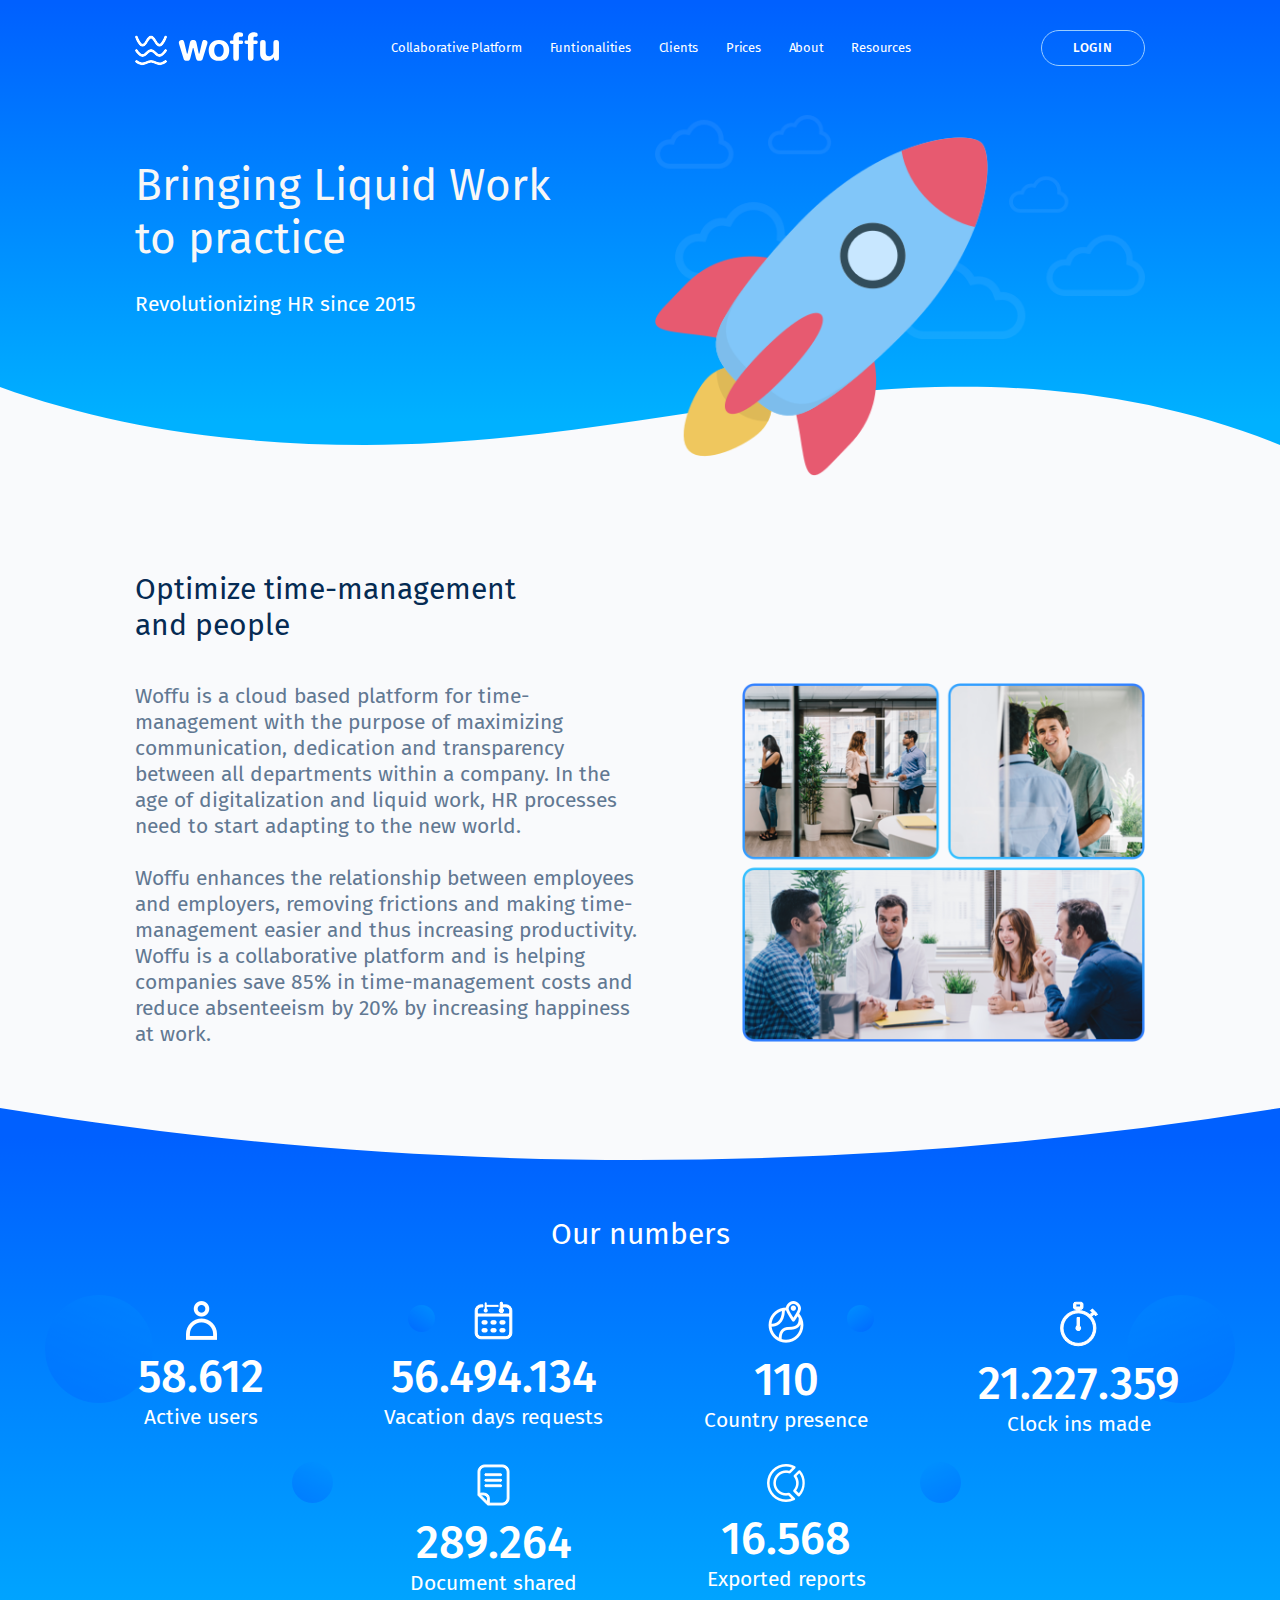
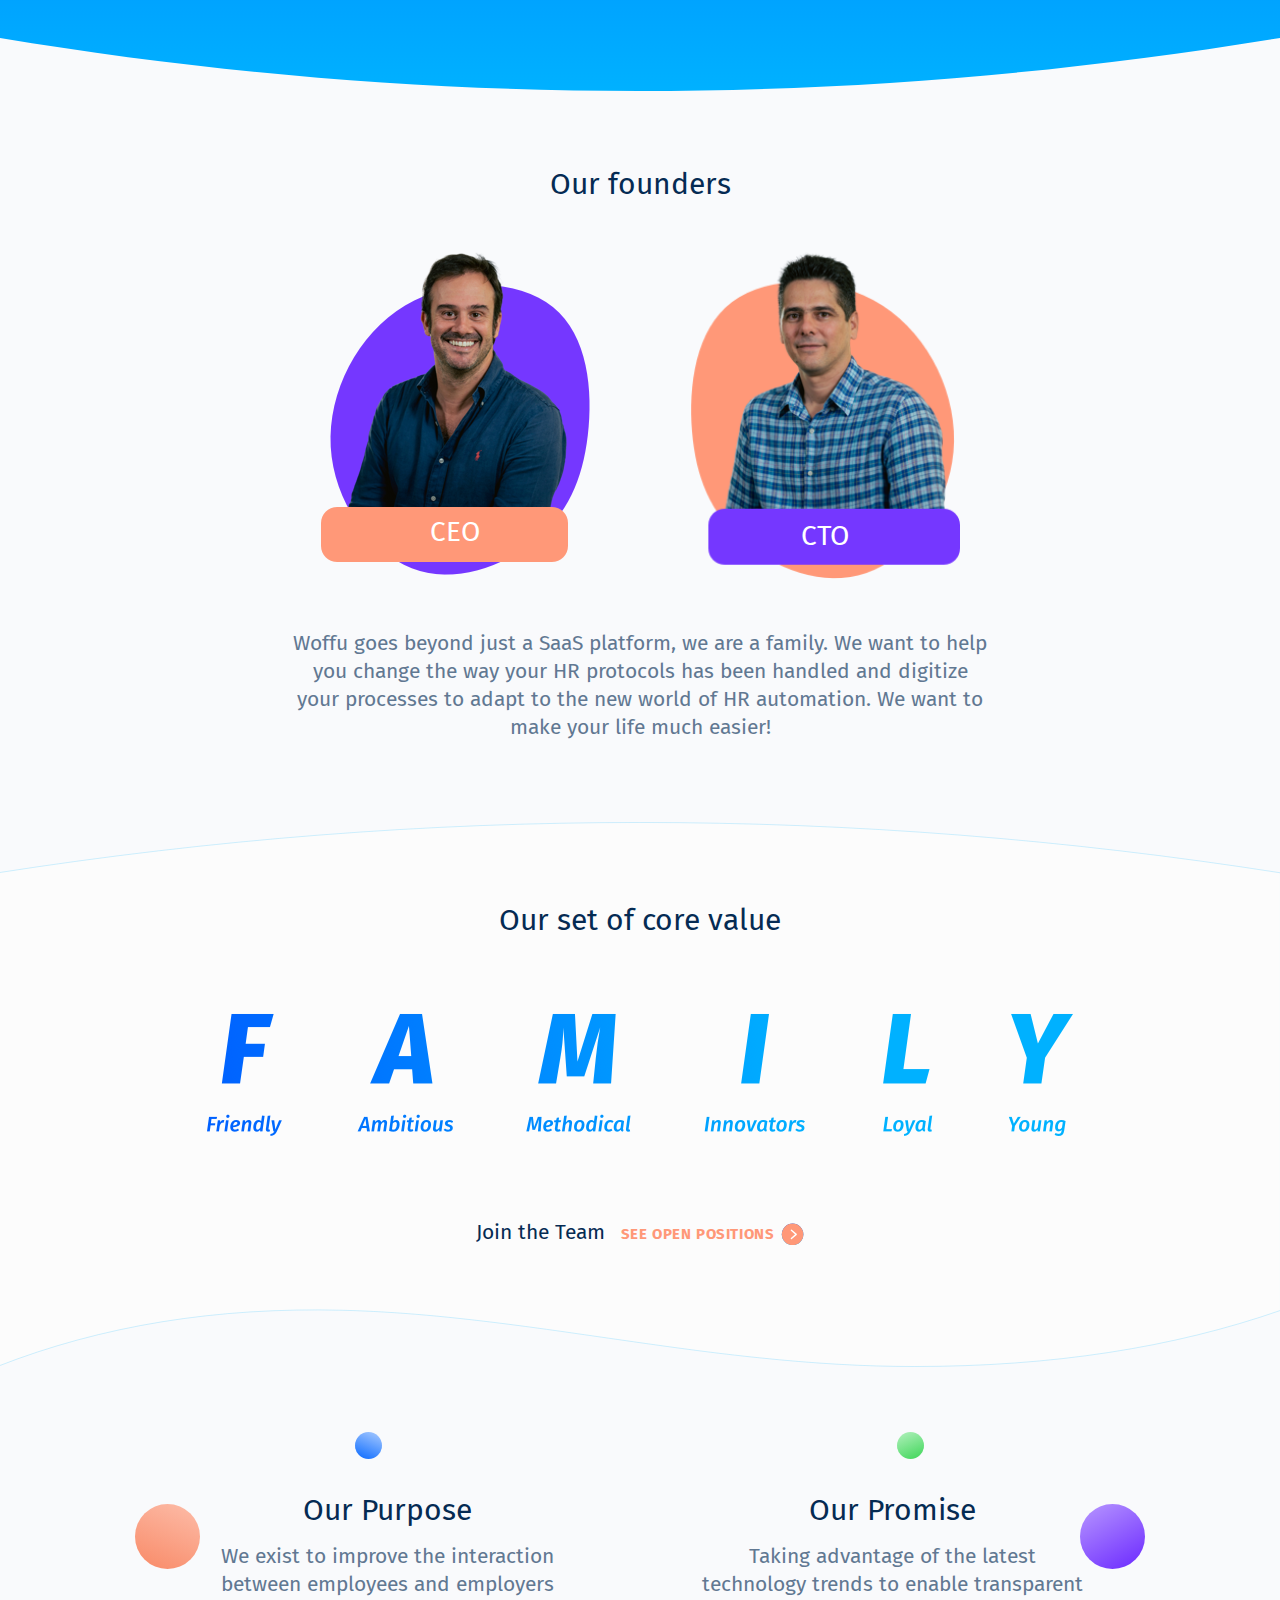
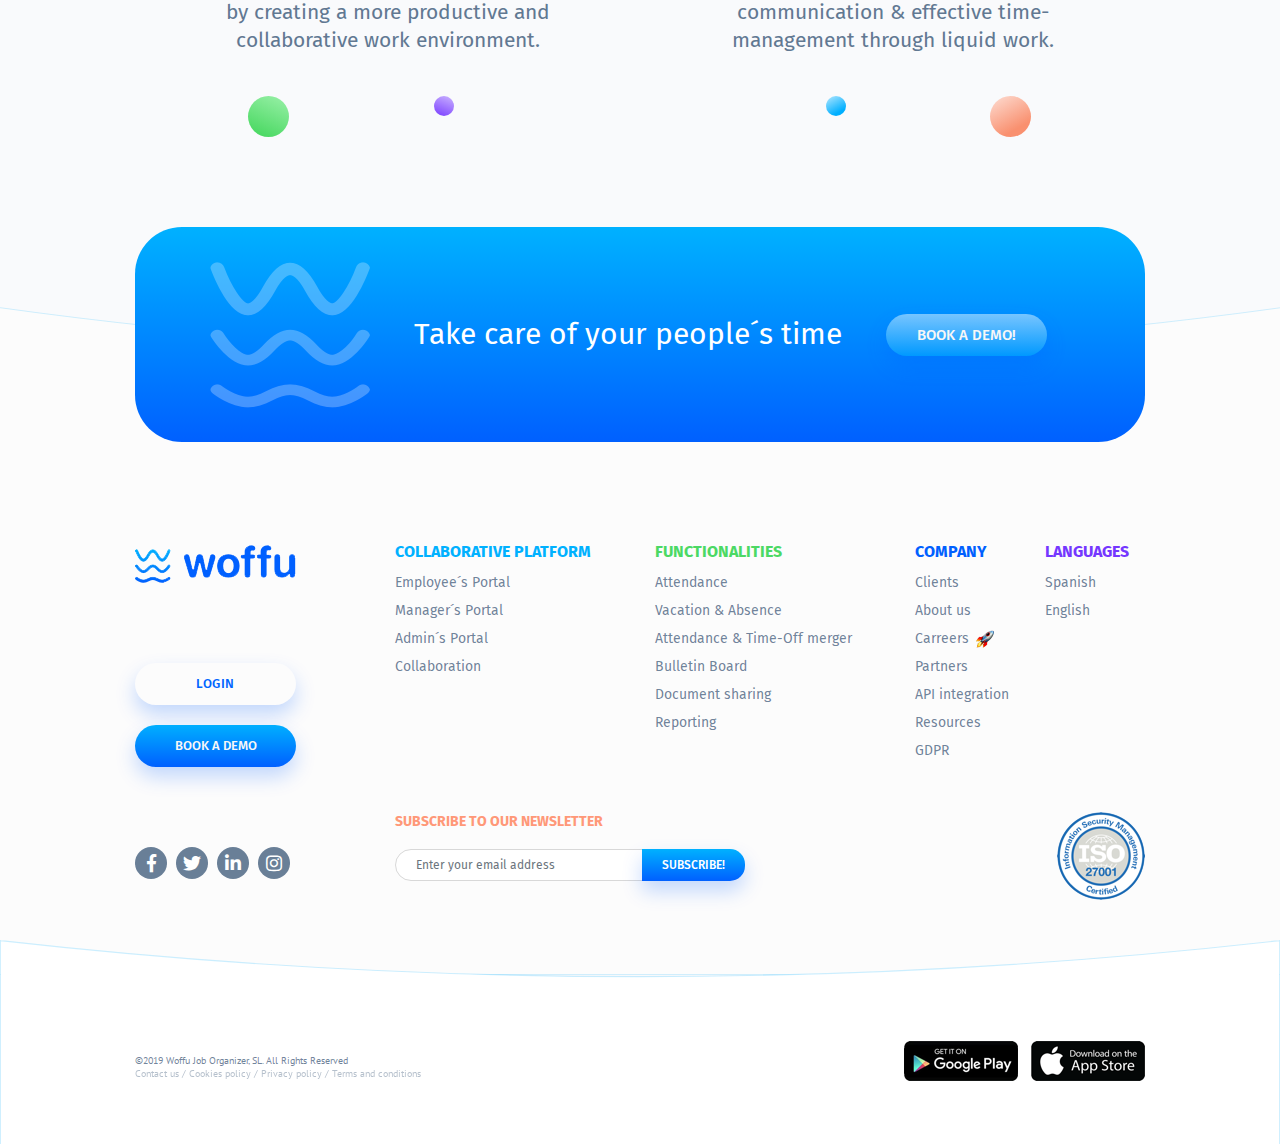
==== about.html @ dfe2d1da "Bordes" ====
<!doctype html>
<html lang="en">
  <head>
    <meta charset="utf-8">
    <meta name="viewport" content="width=device-width, initial-scale=1, shrink-to-fit=no">
    <meta name="description" content="">
    <meta name="author" content="">
    <title>woffu | About</title>
    <!--
    <link rel="icon" href="images/favicon.ico">
    -->

    <link rel="stylesheet" type="text/css" href="assets/bootstrap/4.3.1/css/bootstrap.css">
    <!--
    <link rel="stylesheet" href="https://stackpath.bootstrapcdn.com/bootstrap/4.3.1/css/bootstrap.min.css" integrity="sha384-ggOyR0iXCbMQv3Xipma34MD+dH/1fQ784/j6cY/iJTQUOhcWr7x9JvoRxT2MZw1T" crossorigin="anonymous">
    -->

    <link rel="stylesheet" type="text/css" href="assets/webfonts/fira-sans/fira-sans.css">
    <link rel="stylesheet" type="text/css" href="assets/webfonts/pt-sans/pt-sans.css">
    <link rel="stylesheet" type="text/css" href="css/style.css">
    <link rel="stylesheet" type="text/css" href="css/style-responsive.css">
    <link rel="stylesheet" type="text/css" href="assets/fontawesome/5.8.1/css/all.css">
    <link rel="stylesheet" type="text/css" href="assets/fontawesome/5.8.1/css/brands.css">
  </head>

  <body>

    <header id="header">
      <nav class="navbar navbar-expand-lg">
        <div class="container">
          <a class="navbar-brand" href="index.html">
            <img src="files/header-logo.svg" alt="woffu" width="144" height="34" />
          </a>
          <button class="navbar-toggler" type="button" data-toggle="collapse" data-target="#navbarNav" aria-controls="navbarNav" aria-expanded="false" aria-label="Toggle navigation"></button>
          <div id="navbarNav" class="collapse navbar-collapse justify-content-end">
            <ul>
              <li><a href="#">Collaborative Platform</a></li>
              <li><a href="function.html">Funtionalities</a></li>
              <li><a href="#">Clients</a></li>
              <li><a href="pricing.html">Prices</a></li>
              <li class="active"><a href="about.html">About</a></li>
              <li><a href="#">Resources</a></li>
            </ul>
            <form class="form-inline">
              <button class="btn btn-outline-primary" type="submit">login</button>
            </form>
          </div>
        </div>
      </nav>
    </header><!-- #header -->

    <main id="main">

      <section id="about-hero" class="hero">
        <div class="container">
          <div class="row">
            <div class="col-lg-6">
              <div class="article">
                <h1>Bringing Liquid Work to practice</h1>
                <p>Revolutionizing HR since 2015</p>
              </div>
            </div>
            <div class="col-lg-6">
              <img src="files/about-hero.png" alt="" width="512" height="377" />  
            </div>
          </div>
        </div><!-- /.container -->
      </section><!-- /#about-hero -->

      <section id="about-optimize">
        <div class="container">
          <h2>Optimize time-management and people</h2>
          <div class="row">
            <div class="col-lg-7">
              <p>
                Woffu is a cloud based platform for time-management with the purpose of maximizing communication, dedication and transparency between all departments within a company.
                In the age of digitalization and liquid work, HR processes need to start adapting to the new world.
              </p>
              <p>
                Woffu enhances the relationship between employees and employers, removing frictions and making time-management easier and thus increasing productivity. Woffu is a collaborative platform and is helping companies save 85% in time-management costs and reduce absenteeism by 20% by increasing happiness at work.
              </p>
            </div><!-- /.col-lg-7 -->
            <div class="col-lg-5">
              <img src="files/about-optimize.png" alt="" width="427" height="380" />
            </div><!-- /.col-lg-5 -->
          </div>
          <!-- /.row -->
        </div><!-- .container -->
      </section><!-- #about-optimize -->

      <section id="about-numbers">
        <div>
          <div class="container">
            <h2>Our numbers</h2>
            <ul>
              <li>
                <img src="files/about-numbers-01.png" alt="" width="31" height="39" />
                <h3>58.612</h3>
                <p>Active users</p>
              </li>
              <li>
                <img src="files/about-numbers-02.png" alt="" width="39" height="39" />
                <h3>56.494.134</h3>
                <p>Vacation days requests</p>
              </li>
              <li>
                <img src="files/about-numbers-03.png" alt="" width="36" height="42" />
                <h3>110</h3>
                <p>Country presence</p>
              </li>
              <li>
                <img src="files/about-numbers-04.png" alt="" width="38" height="46" />
                <h3>21.227.359</h3>
                <p>Clock ins made</p>
              </li>
              <li>
                <img src="files/about-numbers-05.png" alt="" width="33" height="42" />
                <h3>289.264</h3>
                <p>Document shared</p>
              </li>
              <li>
                <img src="files/about-numbers-06.png" alt="" width="38" height="38" />
                <h3>16.568</h3>
                <p>Exported reports</p>
              </li>
            </ul>
          </div><!-- /.container -->
        </div>
      </section><!-- /#about-numbers -->

      <section id="about-founders">
        <div class="container">
          <h2>Our founders</h2>
          <ul>
            <li>
              <img src="files/about-founders-01.png" alt="" width="269" height="232" />
              <h3>CEO</h3>
            </li>
            <li>
              <img src="files/about-founders-02.png" alt="" width="269" height="232" />
              <h3>CTO</h3>
            </li>
          </ul>
          <p>
            Woffu goes beyond just a SaaS platform, we are a family. We want to help you change the way your HR protocols has been handled and digitize your processes to adapt to the new world of HR automation. We want to make your life much easier!
          </p>
        </div><!-- /.container --> 
      </section><!-- /#about-founders -->

      <section id="about-family">
        <div class="container">
          <h2>Our set of core value</h2>
          <ul>
            <li><img src="files/about-family-f.png" alt="" width="76" height="123" /></li>
            <li><img src="files/about-family-a.png" alt="" width="100" height="123" /></li>
            <li><img src="files/about-family-m.png" alt="" width="111" height="123" /></li>
            <li><img src="files/about-family-i.png" alt="" width="105" height="123" /></li>
            <li><img src="files/about-family-l.png" alt="" width="56" height="123" /></li>
            <li><img src="files/about-family-y.png" alt="" width="68" height="123" /></li>
          </ul>
          <div class="join">Join the Team <a href="#">SEE OPEN POSITIONS</a></div>
        </div><!-- /.container -->
      </section><!-- /#about-family -->

      <section id="about-ourpp">
        <div class="container">
          <div class="row no-gutters">
            <div class="col-lg-6">
              <article class="purpose">
                <h2>Our Purpose</h2>
                <p>
                  We exist to improve the interaction between employees and employers by creating a more productive and collaborative work environment.
                </p>
              </article>
            </div><!-- /.col-lg-6 -->
            <div class="col-lg-6">
              <article class="promise">
                <h2>Our Promise</h2>
                <p>
                  Taking advantage of the latest technology trends to enable transparent communication & effective time-management through liquid work.
                </p>
              </article>
            </div><!-- /.col-lg-6 -->
          </div><!-- /.row -->
        </div><!-- /.container -->
      </section><!-- /#about-ourpp -->

    </main><!-- #main -->

    <footer id="footer">

      <section class="top">
        
        <section id="demo" class="d-flex align-items-center">
          <table class="table">
            <tr>
              <td><img src="files/footer-demo.png" alt="" width="160" height="146" /></td>
              <td><p>Take care of your people´s time</p></td>
              <td><a class="btn btn-primary" href="#">BOOK A DEMO!</a></td>
            </tr>
          </table>
        </section><!-- /#demo -->

        <div class="container">
          <div class="row">
            <div class="col-lg-3">

              <a class="navbar-brand" href="index.html">
                <img src="files/footer-logo.png" alt="woffu" width="161" height="38" />
              </a>
              <form>
                <button class="btn btn-light" type="submit">login</button>
              </form>
              <a class="btn btn-primary" href="#">BOOK A DEMO</a>
              <div class="social d-lg-none">
                <ul>
                  <li><a href="#" class="fab fa-facebook-f"></a></li>
                  <li><a href="#" class="fab fa-twitter"></a></li>
                  <li><a href="#" class="fab fa-linkedin-in"></a></li>
                  <li><a href="#" class="fab fa-instagram"></a></li>
                </ul>  
              </div><!-- /.social -->

            </div><!-- /.col-lg-3 -->
            <div class="col-lg-9">
              
              <div class="row nav">
                <div class="col-lg-4">
                  <h6>COLLABORATIVE PLATFORM</h6>
                  <ul>
                    <li><a href="#">Employee´s Portal </a></li>
                    <li><a href="#">Manager´s Portal </a></li>
                    <li><a href="#">Admin´s Portal</a></li>
                    <li><a href="#">Collaboration</a></li>
                  </ul>
                </div>
                <div class="col-lg-4">
                  <h6>FUNCTIONALITIES</h6>
                  <ul>
                    <li><a href="#">Attendance</a></li>
                    <li><a href="#">Vacation &amp; Absence</a></li>
                    <li><a href="#">Attendance &amp; Time-Off merger</a></li>
                    <li><a href="#">Bulletin Board</a></li>
                    <li><a href="#">Document sharing</a></li>
                    <li><a href="#">Reporting</a></li>
                  </ul>
                </div>
                <div class="col-lg-2">
                  <h6>COMPANY</h6>
                  <ul>
                    <li><a href="#">Clients</a></li>
                    <li class="active"><a href="about.html">About us</a></li>
                    <li class="carreers"><a href="#">Carreers</a></li>
                    <li><a href="#">Partners</a></li>
                    <li><a href="#">API integration</a></li>
                    <li><a href="#">Resources</a></li>
                    <li><a href="#">GDPR</a></li>
                  </ul>
                </div>
                <div class="col-lg-2">
                  <h6>LANGUAGES</h6>
                  <ul>
                    <li><a href="#">Spanish</a></li>
                    <li><a href="#">English</a></li>
                  </ul>
                </div>
              </div><!-- /.row -->
              
            </div><!-- /.col-lg-9 -->
            <div class="col-lg-3">
              
              <div class="social d-none d-lg-block">
                <ul>
                  <li><a href="#" class="fab fa-facebook-f"></a></li>
                  <li><a href="#" class="fab fa-twitter"></a></li>
                  <li><a href="#" class="fab fa-linkedin-in"></a></li>
                  <li><a href="#" class="fab fa-instagram"></a></li>
                </ul>  
              </div><!-- /.social -->

            </div><!-- /.col-lg-3 -->
            <div class="col-lg-9">
              <div class="row">
                <div class="col-lg-8">
                  
                  <div class="newsletter">
                    <form>
                      <label>SUBSCRIBE TO OUR NEWSLETTER</label>
                      <div class="input-group">
                        <input type="text" class="form-control" placeholder="Enter your email address" aria-label="Enter your email address" aria-describedby="newsletter-submit">
                        <div class="input-group-append">
                          <button id="newsletter-submit" class="btn" type="button">SUBSCRIBE!</button>
                        </div>
                      </div>
                    </form>
                  </div><!-- /.newsletter -->    

                </div><!-- /.col-lg-8 -->
                <div class="col-lg-4">
              
                  <div class="iso">
                    <img src="files/footer-iso.png" alt="" width="88" height="88" />  
                  </div><!-- .iso -->    

                </div><!-- /.col-lg-4 -->
              </div><!-- /.row -->
            </div><!-- /.col-lg-9 -->
          </div><!-- /.row -->
        </div><!-- /.container -->
      </section><!-- /.top -->

      <section class="bottom">
        <div class="container">
          <div class="row">
            <div class="col-lg-6">

              <div class="copyright">
                ©2019 Woffu Job Organizer, SL. All Rights Reserved
                <ul>
                  <li><a href="#">Contact us</a></li>
                  <li><a href="#">Cookies policy</a></li>
                  <li><a href="#">Privacy policy</a></li>
                  <li><a href="#">Terms and conditions</a></li>
                </ul>
              </div><!-- /.copyright -->
              
            </div><!-- /.col-lg-6 -->
            <div class="col-lg-6">

              <div class="apk">
                <ul>
                  <li>
                    <a class="google-play" href="https://play.google.com/store/apps/details?id=com.woffu.app&hl=es_US&pcampaignid=MKT-Other-global-all-co-prtnr-py-PartBadge-Mar2515-1">
                    </a>
                  </li>
                  <li>
                    <a class="app-store" href="https://apps.apple.com/es/app/woffu/id1438117209">
                    </a>
                  </li>
                </ul>
              </div><!-- /.apk -->

            </div><!-- /.col-lg-6 -->
          </div><!-- /.row -->
        </div><!-- /.container -->
      </section><!-- /.bottom -->
    </footer><!-- /#footer -->

    <script src="assets/jquery/3.4.1/jquery.min.js"></script>
    <script src="assets/popper/1.14.7/popper-min.js"></script>
    <script src="assets/bootstrap/4.3.1/js/bootstrap.min.js"></script>

    <!--
    <script src="https://code.jquery.com/jquery-3.3.1.slim.min.js" integrity="sha384-q8i/X+965DzO0rT7abK41JStQIAqVgRVzpbzo5smXKp4YfRvH+8abtTE1Pi6jizo" crossorigin="anonymous"></script>
    <script src="https://cdnjs.cloudflare.com/ajax/libs/popper.js/1.14.7/umd/popper.min.js" integrity="sha384-UO2eT0CpHqdSJQ6hJty5KVphtPhzWj9WO1clHTMGa3JDZwrnQq4sF86dIHNDz0W1" crossorigin="anonymous"></script>
    <script src="https://stackpath.bootstrapcdn.com/bootstrap/4.3.1/js/bootstrap.min.js" integrity="sha384-JjSmVgyd0p3pXB1rRibZUAYoIIy6OrQ6VrjIEaFf/nJGzIxFDsf4x0xIM+B07jRM" crossorigin="anonymous"></script>
    -->

  </body>
</html>
---- assets/webfonts/fira-sans/fira-sans.css ----
/* fira-sans-100 - latin */
@font-face {
  font-family: 'Fira Sans';
  font-style: normal;
  font-weight: 100;
  src: url('files/fira-sans-v9-latin-100.eot'); /* IE9 Compat Modes */
  src: local('Fira Sans Thin'), local('FiraSans-Thin'),
       url('webfonts/fira-sans-v9-latin-100.eot?#iefix') format('embedded-opentype'), /* IE6-IE8 */
       url('files/fira-sans-v9-latin-100.woff2') format('woff2'), /* Super Modern Browsers */
       url('files/fira-sans-v9-latin-100.woff') format('woff'), /* Modern Browsers */
       url('files/fira-sans-v9-latin-100.ttf') format('truetype'), /* Safari, Android, iOS */
       url('webfonts/fira-sans-v9-latin-100.svg#FiraSans') format('svg'); /* Legacy iOS */
}

/* fira-sans-100italic - latin */
@font-face {
  font-family: 'Fira Sans';
  font-style: italic;
  font-weight: 100;
  src: url('files/fira-sans-v9-latin-100italic.eot'); /* IE9 Compat Modes */
  src: local('Fira Sans Thin Italic'), local('FiraSans-ThinItalic'),
       url('webfonts/fira-sans-v9-latin-100italic.eot?#iefix') format('embedded-opentype'), /* IE6-IE8 */
       url('files/fira-sans-v9-latin-100italic.woff2') format('woff2'), /* Super Modern Browsers */
       url('files/fira-sans-v9-latin-100italic.woff') format('woff'), /* Modern Browsers */
       url('files/fira-sans-v9-latin-100italic.ttf') format('truetype'), /* Safari, Android, iOS */
       url('webfonts/fira-sans-v9-latin-100italic.svg#FiraSans') format('svg'); /* Legacy iOS */
}

/* fira-sans-200 - latin */
@font-face {
  font-family: 'Fira Sans';
  font-style: normal;
  font-weight: 200;
  src: url('files/fira-sans-v9-latin-200.eot'); /* IE9 Compat Modes */
  src: local('Fira Sans ExtraLight'), local('FiraSans-ExtraLight'),
       url('webfonts/fira-sans-v9-latin-200.eot?#iefix') format('embedded-opentype'), /* IE6-IE8 */
       url('files/fira-sans-v9-latin-200.woff2') format('woff2'), /* Super Modern Browsers */
       url('files/fira-sans-v9-latin-200.woff') format('woff'), /* Modern Browsers */
       url('files/fira-sans-v9-latin-200.ttf') format('truetype'), /* Safari, Android, iOS */
       url('webfonts/fira-sans-v9-latin-200.svg#FiraSans') format('svg'); /* Legacy iOS */
}

/* fira-sans-200italic - latin */
@font-face {
  font-family: 'Fira Sans';
  font-style: italic;
  font-weight: 200;
  src: url('files/fira-sans-v9-latin-200italic.eot'); /* IE9 Compat Modes */
  src: local('Fira Sans ExtraLight Italic'), local('FiraSans-ExtraLightItalic'),
       url('webfonts/fira-sans-v9-latin-200italic.eot?#iefix') format('embedded-opentype'), /* IE6-IE8 */
       url('files/fira-sans-v9-latin-200italic.woff2') format('woff2'), /* Super Modern Browsers */
       url('files/fira-sans-v9-latin-200italic.woff') format('woff'), /* Modern Browsers */
       url('files/fira-sans-v9-latin-200italic.ttf') format('truetype'), /* Safari, Android, iOS */
       url('webfonts/fira-sans-v9-latin-200italic.svg#FiraSans') format('svg'); /* Legacy iOS */
}

/* fira-sans-300 - latin */
@font-face {
  font-family: 'Fira Sans';
  font-style: normal;
  font-weight: 300;
  src: url('files/fira-sans-v9-latin-300.eot'); /* IE9 Compat Modes */
  src: local('Fira Sans Light'), local('FiraSans-Light'),
       url('webfonts/fira-sans-v9-latin-300.eot?#iefix') format('embedded-opentype'), /* IE6-IE8 */
       url('files/fira-sans-v9-latin-300.woff2') format('woff2'), /* Super Modern Browsers */
       url('files/fira-sans-v9-latin-300.woff') format('woff'), /* Modern Browsers */
       url('files/fira-sans-v9-latin-300.ttf') format('truetype'), /* Safari, Android, iOS */
       url('webfonts/fira-sans-v9-latin-300.svg#FiraSans') format('svg'); /* Legacy iOS */
}

/* fira-sans-300italic - latin */
@font-face {
  font-family: 'Fira Sans';
  font-style: italic;
  font-weight: 300;
  src: url('files/fira-sans-v9-latin-300italic.eot'); /* IE9 Compat Modes */
  src: local('Fira Sans Light Italic'), local('FiraSans-LightItalic'),
       url('webfonts/fira-sans-v9-latin-300italic.eot?#iefix') format('embedded-opentype'), /* IE6-IE8 */
       url('files/fira-sans-v9-latin-300italic.woff2') format('woff2'), /* Super Modern Browsers */
       url('files/fira-sans-v9-latin-300italic.woff') format('woff'), /* Modern Browsers */
       url('files/fira-sans-v9-latin-300italic.ttf') format('truetype'), /* Safari, Android, iOS */
       url('webfonts/fira-sans-v9-latin-300italic.svg#FiraSans') format('svg'); /* Legacy iOS */
}

/* fira-sans-regular - latin */
@font-face {
  font-family: 'Fira Sans';
  font-style: normal;
  font-weight: 400;
  src: url('files/fira-sans-v9-latin-regular.eot'); /* IE9 Compat Modes */
  src: local('Fira Sans Regular'), local('FiraSans-Regular'),
       url('webfonts/fira-sans-v9-latin-regular.eot?#iefix') format('embedded-opentype'), /* IE6-IE8 */
       url('files/fira-sans-v9-latin-regular.woff2') format('woff2'), /* Super Modern Browsers */
       url('files/fira-sans-v9-latin-regular.woff') format('woff'), /* Modern Browsers */
       url('files/fira-sans-v9-latin-regular.ttf') format('truetype'), /* Safari, Android, iOS */
       url('webfonts/fira-sans-v9-latin-regular.svg#FiraSans') format('svg'); /* Legacy iOS */
}

/* fira-sans-italic - latin */
@font-face {
  font-family: 'Fira Sans';
  font-style: italic;
  font-weight: 400;
  src: url('files/fira-sans-v9-latin-italic.eot'); /* IE9 Compat Modes */
  src: local('Fira Sans Italic'), local('FiraSans-Italic'),
       url('webfonts/fira-sans-v9-latin-italic.eot?#iefix') format('embedded-opentype'), /* IE6-IE8 */
       url('files/fira-sans-v9-latin-italic.woff2') format('woff2'), /* Super Modern Browsers */
       url('files/fira-sans-v9-latin-italic.woff') format('woff'), /* Modern Browsers */
       url('files/fira-sans-v9-latin-italic.ttf') format('truetype'), /* Safari, Android, iOS */
       url('webfonts/fira-sans-v9-latin-italic.svg#FiraSans') format('svg'); /* Legacy iOS */
}

/* fira-sans-500 - latin */
@font-face {
  font-family: 'Fira Sans';
  font-style: normal;
  font-weight: 500;
  src: url('files/fira-sans-v9-latin-500.eot'); /* IE9 Compat Modes */
  src: local('Fira Sans Medium'), local('FiraSans-Medium'),
       url('webfonts/fira-sans-v9-latin-500.eot?#iefix') format('embedded-opentype'), /* IE6-IE8 */
       url('files/fira-sans-v9-latin-500.woff2') format('woff2'), /* Super Modern Browsers */
       url('files/fira-sans-v9-latin-500.woff') format('woff'), /* Modern Browsers */
       url('files/fira-sans-v9-latin-500.ttf') format('truetype'), /* Safari, Android, iOS */
       url('webfonts/fira-sans-v9-latin-500.svg#FiraSans') format('svg'); /* Legacy iOS */
}

/* fira-sans-500italic - latin */
@font-face {
  font-family: 'Fira Sans';
  font-style: italic;
  font-weight: 500;
  src: url('files/fira-sans-v9-latin-500italic.eot'); /* IE9 Compat Modes */
  src: local('Fira Sans Medium Italic'), local('FiraSans-MediumItalic'),
       url('webfonts/fira-sans-v9-latin-500italic.eot?#iefix') format('embedded-opentype'), /* IE6-IE8 */
       url('files/fira-sans-v9-latin-500italic.woff2') format('woff2'), /* Super Modern Browsers */
       url('files/fira-sans-v9-latin-500italic.woff') format('woff'), /* Modern Browsers */
       url('files/fira-sans-v9-latin-500italic.ttf') format('truetype'), /* Safari, Android, iOS */
       url('webfonts/fira-sans-v9-latin-500italic.svg#FiraSans') format('svg'); /* Legacy iOS */
}

/* fira-sans-600 - latin */
@font-face {
  font-family: 'Fira Sans';
  font-style: normal;
  font-weight: 600;
  src: url('files/fira-sans-v9-latin-600.eot'); /* IE9 Compat Modes */
  src: local('Fira Sans SemiBold'), local('FiraSans-SemiBold'),
       url('webfonts/fira-sans-v9-latin-600.eot?#iefix') format('embedded-opentype'), /* IE6-IE8 */
       url('files/fira-sans-v9-latin-600.woff2') format('woff2'), /* Super Modern Browsers */
       url('files/fira-sans-v9-latin-600.woff') format('woff'), /* Modern Browsers */
       url('files/fira-sans-v9-latin-600.ttf') format('truetype'), /* Safari, Android, iOS */
       url('webfonts/fira-sans-v9-latin-600.svg#FiraSans') format('svg'); /* Legacy iOS */
}

/* fira-sans-600italic - latin */
@font-face {
  font-family: 'Fira Sans';
  font-style: italic;
  font-weight: 600;
  src: url('files/fira-sans-v9-latin-600italic.eot'); /* IE9 Compat Modes */
  src: local('Fira Sans SemiBold Italic'), local('FiraSans-SemiBoldItalic'),
       url('webfonts/fira-sans-v9-latin-600italic.eot?#iefix') format('embedded-opentype'), /* IE6-IE8 */
       url('files/fira-sans-v9-latin-600italic.woff2') format('woff2'), /* Super Modern Browsers */
       url('files/fira-sans-v9-latin-600italic.woff') format('woff'), /* Modern Browsers */
       url('files/fira-sans-v9-latin-600italic.ttf') format('truetype'), /* Safari, Android, iOS */
       url('webfonts/fira-sans-v9-latin-600italic.svg#FiraSans') format('svg'); /* Legacy iOS */
}

/* fira-sans-700 - latin */
@font-face {
  font-family: 'Fira Sans';
  font-style: normal;
  font-weight: 700;
  src: url('files/fira-sans-v9-latin-700.eot'); /* IE9 Compat Modes */
  src: local('Fira Sans Bold'), local('FiraSans-Bold'),
       url('webfonts/fira-sans-v9-latin-700.eot?#iefix') format('embedded-opentype'), /* IE6-IE8 */
       url('files/fira-sans-v9-latin-700.woff2') format('woff2'), /* Super Modern Browsers */
       url('files/fira-sans-v9-latin-700.woff') format('woff'), /* Modern Browsers */
       url('files/fira-sans-v9-latin-700.ttf') format('truetype'), /* Safari, Android, iOS */
       url('webfonts/fira-sans-v9-latin-700.svg#FiraSans') format('svg'); /* Legacy iOS */
}

/* fira-sans-700italic - latin */
@font-face {
  font-family: 'Fira Sans';
  font-style: italic;
  font-weight: 700;
  src: url('files/fira-sans-v9-latin-700italic.eot'); /* IE9 Compat Modes */
  src: local('Fira Sans Bold Italic'), local('FiraSans-BoldItalic'),
       url('webfonts/fira-sans-v9-latin-700italic.eot?#iefix') format('embedded-opentype'), /* IE6-IE8 */
       url('files/fira-sans-v9-latin-700italic.woff2') format('woff2'), /* Super Modern Browsers */
       url('files/fira-sans-v9-latin-700italic.woff') format('woff'), /* Modern Browsers */
       url('files/fira-sans-v9-latin-700italic.ttf') format('truetype'), /* Safari, Android, iOS */
       url('webfonts/fira-sans-v9-latin-700italic.svg#FiraSans') format('svg'); /* Legacy iOS */
}

/* fira-sans-800 - latin */
@font-face {
  font-family: 'Fira Sans';
  font-style: normal;
  font-weight: 800;
  src: url('files/fira-sans-v9-latin-800.eot'); /* IE9 Compat Modes */
  src: local('Fira Sans ExtraBold'), local('FiraSans-ExtraBold'),
       url('webfonts/fira-sans-v9-latin-800.eot?#iefix') format('embedded-opentype'), /* IE6-IE8 */
       url('files/fira-sans-v9-latin-800.woff2') format('woff2'), /* Super Modern Browsers */
       url('files/fira-sans-v9-latin-800.woff') format('woff'), /* Modern Browsers */
       url('files/fira-sans-v9-latin-800.ttf') format('truetype'), /* Safari, Android, iOS */
       url('webfonts/fira-sans-v9-latin-800.svg#FiraSans') format('svg'); /* Legacy iOS */
}

/* fira-sans-800italic - latin */
@font-face {
  font-family: 'Fira Sans';
  font-style: italic;
  font-weight: 800;
  src: url('files/fira-sans-v9-latin-800italic.eot'); /* IE9 Compat Modes */
  src: local('Fira Sans ExtraBold Italic'), local('FiraSans-ExtraBoldItalic'),
       url('webfonts/fira-sans-v9-latin-800italic.eot?#iefix') format('embedded-opentype'), /* IE6-IE8 */
       url('files/fira-sans-v9-latin-800italic.woff2') format('woff2'), /* Super Modern Browsers */
       url('files/fira-sans-v9-latin-800italic.woff') format('woff'), /* Modern Browsers */
       url('files/fira-sans-v9-latin-800italic.ttf') format('truetype'), /* Safari, Android, iOS */
       url('webfonts/fira-sans-v9-latin-800italic.svg#FiraSans') format('svg'); /* Legacy iOS */
}

/* fira-sans-900 - latin */
@font-face {
  font-family: 'Fira Sans';
  font-style: normal;
  font-weight: 900;
  src: url('files/fira-sans-v9-latin-900.eot'); /* IE9 Compat Modes */
  src: local('Fira Sans Black'), local('FiraSans-Black'),
       url('webfonts/fira-sans-v9-latin-900.eot?#iefix') format('embedded-opentype'), /* IE6-IE8 */
       url('files/fira-sans-v9-latin-900.woff2') format('woff2'), /* Super Modern Browsers */
       url('files/fira-sans-v9-latin-900.woff') format('woff'), /* Modern Browsers */
       url('files/fira-sans-v9-latin-900.ttf') format('truetype'), /* Safari, Android, iOS */
       url('webfonts/fira-sans-v9-latin-900.svg#FiraSans') format('svg'); /* Legacy iOS */
}

/* fira-sans-900italic - latin */
@font-face {
  font-family: 'Fira Sans';
  font-style: italic;
  font-weight: 900;
  src: url('files/fira-sans-v9-latin-900italic.eot'); /* IE9 Compat Modes */
  src: local('Fira Sans Black Italic'), local('FiraSans-BlackItalic'),
       url('webfonts/fira-sans-v9-latin-900italic.eot?#iefix') format('embedded-opentype'), /* IE6-IE8 */
       url('files/fira-sans-v9-latin-900italic.woff2') format('woff2'), /* Super Modern Browsers */
       url('files/fira-sans-v9-latin-900italic.woff') format('woff'), /* Modern Browsers */
       url('files/fira-sans-v9-latin-900italic.ttf') format('truetype'), /* Safari, Android, iOS */
       url('webfonts/fira-sans-v9-latin-900italic.svg#FiraSans') format('svg'); /* Legacy iOS */
}
---- assets/webfonts/pt-sans/pt-sans.css ----
/* pt-sans-regular - latin */
@font-face {
  font-family: 'PT Sans';
  font-style: normal;
  font-weight: 400;
  src: url('files/pt-sans-v10-latin-regular.eot'); /* IE9 Compat Modes */
  src: local('PT Sans'), local('PTSans-Regular'),
       url('webfonts/pt-sans-v10-latin-regular.eot?#iefix') format('embedded-opentype'), /* IE6-IE8 */
       url('files/pt-sans-v10-latin-regular.woff2') format('woff2'), /* Super Modern Browsers */
       url('files/pt-sans-v10-latin-regular.woff') format('woff'), /* Modern Browsers */
       url('files/pt-sans-v10-latin-regular.ttf') format('truetype'), /* Safari, Android, iOS */
       url('webfonts/pt-sans-v10-latin-regular.svg#PTSans') format('svg'); /* Legacy iOS */
}
---- css/style.css ----
body {
  background: #f9fafc;
  color: #617892;
  font-family: 'Fira Sans', helvetica, sans-serif;
  font-size: 93.75%; /* 15px base 16px */
  font-style: normal;
  font-stretch: normal;
  font-weight: 400;
  line-height: 1.33; /* 20px */
  letter-spacing: normal;
}

h1, h2, h3, h4, h5, h6,
.h1, .h2, .h3, .h4, .h5, .h6 {
  color: #052b53;
  font-weight: normal;

}

h1, .h1 {
  font-size: 44px;
}

h2, .h2 {
  font-size: 30px;
  margin: 0 0 40px 0; 
}

h3, .h3 {
  
}

h4, .h4 {
}

a {
}

a.active,
a:active,
a:focus,
a:hover {
  text-decoration: underline;
}

a:hover,
.btn:hover {
  -ms-filter:"progid:DXImageTransform.Microsoft.Alpha(Opacity=75)";
  filter: alpha(opacity=75);
  opacity: 0.75;
}

b, strong {
  font-weight: 700;
}

i {
  font-style: italic;
}

img {
  height: auto !important;
  max-width: 100% !important;
}

.btn {
  border: none;
}

.btn-primary {
  color: #f7f7f7;
  display: inline-block;
  font-weight: 500;
  line-height: 42px;
  padding: 0 30px;
  text-transform: uppercase;
  
  background: #edf9ff;
  background: -moz-linear-gradient(top, rgba(237,249,255,0.5) 0%, rgba(0,177,255,0.5) 100%);
  background: -webkit-linear-gradient(top, rgba(237,249,255,0.5) 0%,rgba(0,177,255,0.5) 100%);
  background: linear-gradient(to bottom, rgba(237,249,255,0.5) 0%,rgba(0,177,255,0.5) 100%);
  filter: progid:DXImageTransform.Microsoft.gradient( startColorstr='#80edf9ff', endColorstr='#8000b1ff',GradientType=0 );
  
  -webkit-border-radius: 21px;
  -moz-border-radius: 21px;
  border-radius: 21px;
  
  -webkit-box-shadow: 0 10px 20px 0 rgba(88,53,167,0.46);
  box-shadow: 0 10px 20px 0 rgba(88,53,167,0.46);
}

.btn-outline-primary {
  background: none;
  border: 1.2px solid #99ccff;
  color: #fff;
  font-weight: 500;
  letter-spacing: 0.6px;
  line-height: 42px;
  padding: 0 30px;
  text-transform: uppercase;

  -webkit-border-radius: 21px;
  -moz-border-radius: 21px;
  border-radius: 21px;
}

.btn-light {
  background: none;
  border: none;
  color: #0065ff;
  font-weight: 500;
  letter-spacing: 0.6px;
  line-height: 42px;
  padding: 0 30px;
  text-transform: uppercase;

  -webkit-border-radius: 21px;
  -moz-border-radius: 21px;
  border-radius: 21px;
  
  -webkit-box-shadow: 0 10px 20px 0 rgba(88,53,167,0.46);
  box-shadow: 0 10px 20px 0 rgba(88,53,167,0.46);
}

.btn-warning {
  background: none;
  border: none;
  color: #f7f7f7;
  font-size: 15px;
  font-weight: 500;
  letter-spacing: 0.6px;
  line-height: 42px;
  padding: 0 30px;
  text-transform: uppercase;

  background-image: -webkit-linear-gradient(#ffb29b, #e78263);
  background-image: -o-linear-gradient(#ffb29b, #e78263);
  background-image: linear-gradient(#ffb29b, #e78263);

  -webkit-border-radius: 21px;
  -moz-border-radius: 21px;
  border-radius: 21px;
  
  -webkit-box-shadow: 0 10px 20px 0 #5835a774;
  box-shadow: 0 10px 20px 0 #5835a774;
}


.container {
  max-width: 1040px;
}

/*
--------------------------------------------------------------------------------
  HEADER
--------------------------------------------------------------------------------
*/

#header {
  position: absolute;
  top: 30px;
  left: 0;
  right: 0;
}

#header nav {
  background: none !important;
  color: #f7f7f7;
  font-size: 13px;
  font-weight: 400;
  line-height: 34.6px;
  letter-spacing: -0.2px;
  margin: 0;
  padding: 0; 
}

#header > nav .container {
  padding: 0 15px;
}

#header > nav .navbar-brand {
  color: #fff;
  font-size: 34px;
  line-height: 1;
  padding: 0;
}

#header > nav ul {
  list-style: none outside none;
  margin: 0;
  padding: 0;
}

#header > nav li {
  display: inline-block;
  margin: 0;
}

#header > nav li + li {
  margin-left: 25px;
}

#header > nav li a {
  color: #fff;
  padding: 0;
}

#header > nav li a:hover {
  text-decoration: none;
}

/* LOGIN */
#header > nav .btn-outline-primary {
  font-size: 13px;
  line-height: 34px;
  margin-left: 130px;
  padding: 0;
  width: 104.4px;
}

#header > nav .navbar-toggler {
  background: url(../images/header-navbar-toggler.png) no-repeat 50% 50%;
  height: 22px;
  margin: 0;
  width: 37px;
  padding: 0;
}

#header > nav .navbar-toggler:hover {
  -ms-filter:"progid:DXImageTransform.Microsoft.Alpha(Opacity=75)";
  filter: alpha(opacity=75);
  opacity: 0.75;
}


/*
--------------------------------------------------------------------------------
  MAIN
--------------------------------------------------------------------------------
*/

#main {
  padding-bottom: 170px
}


/*
--------------------------------------------------------------------------------
  HERO
--------------------------------------------------------------------------------
*/

.hero {
  background: url(../images/hero.svg) no-repeat 50% 0;
  background-size: 100% 445px;
  color: #fff;
  font-size: 21px;
  font-weight: 400;
  line-height: 26px;
  margin-bottom: 50px;
  padding-top: 115px;
  text-align: left;
}

.hero .article {
  margin-top: 45px;
  max-width: 425px;
}

.hero .article h1 {
  color: #f7f7f7;
  font-size: 44px;
  font-weight: 400;
  margin-bottom: 25px;
}

.hero .article p {
  margin: 0;
  max-width: 506px;
}


/*
--------------------------------------------------------------------------------
  PAGE: HOME
--------------------------------------------------------------------------------
*/

/* HERO ----------------------------------------------------------------------*/

#home-hero {
  background-image: url(../images/home-hero.svg);
  background-size: 100% 100%;
  font-weight: 300;
  padding-top: 130px;
  padding-bottom: 25px;
}

#home-hero .container {
  max-width: 1200px;
  padding-left: 100px;
  padding-right: 0px;
}

#home-hero .article {
  margin-top: 55px;
  max-width: 310px;
}

#home-hero h1 {
  font-size: 51px;
  margin-bottom: 20px;
}

#home-hero .article .btn {
  font-size: 15px;
  font-weight: 500px;
  margin-top: 50px;
}

#home-hero img {
  -webkit-border-radius: 20px;
  -moz-border-radius: 20px;
  border-radius: 20px;
}


/* CLIENT --------------------------------------------------------------------*/
#home-client {
  margin: 0 auto 20px auto;
  max-width: 920px;
}
  
#home-client .clients {
  margin-bottom: 85px;
  text-align: center;
}

/* CLIENT LIST */
#home-client .clients a.more {
  background: url(../images/more.png) no-repeat 100% 50%;
  color: #00b1ff;
  display: inline-block;
  font-size: 15px;
  line-height: 18px;
  margin-bottom: 20px;
  padding-right: 25px;
}

#home-client .clients ul {
  list-style: none outside none;
  margin: 0;
  padding: 0;
  text-align: center;
  font-size: 0; 
}

#home-client .clients li {
  display: inline-block;
  margin: 0;
  padding: 0;
}

#home-client .clients li + li {
  margin-left: 35px;
}

/* PROCESS */
#home-client .process {
  max-width: 920px;
}

#home-client .process .col-lg-6 {
  padding-left: 70px;
  padding-right: 70px;
}

#home-client .process .before,
#home-client .process .now {
  max-width: 320px;
  position: relative;
}

#home-client .process .before .inner,
#home-client .process .now .inner {
  background: url(../images/home-client-before.png) no-repeat 0 0;
  background-size: cover;
  height: 500px;
  padding-top: 45px;
  text-align: center;
  
  -webkit-border-radius: 50px;
  -moz-border-radius: 50px;
  border-radius: 50px;
  
  -webkit-box-shadow: -20px 20px 50px -10px rgba(0,0,0,0.35);
  box-shadow: -20px 20px 50px -10px rgba(0,0,0,0.35);
}

#home-client .process .now .inner {
  background: url(../images/home-client-now.png) no-repeat 0 0;
  background-size: cover;
  -webkit-border-radius: 160px;
  -moz-border-radius: 160px;
  border-radius: 160px;
}

#home-client .process h3 {
  color: #f7f7f7;
  font-size: 24px;
  font-weight: 400;
  letter-spacing: 1px;
  line-height: 1;
  margin-bottom: 10px;
  text-transform: uppercase;
}

#home-client .process h4 {
  background: #fff;
  color: #052b53;
  display: inline-block;
  font-style: italic;
  line-height: 28px;
  margin-bottom: 25px;
  padding: 0 12px;
  font-size: 93.75%;
  font-weight: 400;
  
  -webkit-border-radius: 3px;
  -moz-border-radius: 3px;
  border-radius: 3px;
}

#home-client .process ul {
  list-style: none outside none;
  margin: 0 75px 0 80px;
  padding: 0;
  text-align: left;
}

#home-client .process li {
  color: #ffffff;
  font-size: 16px;
  font-style: italic;
  line-height: 18px;
  padding-bottom: 15px;
  padding-left: 30px;
  position: relative;
}

#home-client .process li u {
  border-bottom: 2px solid #FF4F67;
  text-decoration: none;
}

#home-client .process .now li u {
  border-bottom-color: #00DC6E;
}

#home-client .process li img {
  margin-right: 10px;
  position: absolute;
  top: 0;
  left: 0;
  max-width: 25px;
}

#home-client .process ul + p {
  background: url(../images/home-client-before-p.png) no-repeat 50% 50%;
  background-size: 100% 100%;
  color: #ffffff;
  display: inline-block;
  font-weight: 500;
  font-style: italic;
  line-height: 30px;
  margin-top: 25px;
  padding: 0 15px 15px 15px;
  
  -webkit-border-radius: 5px;
  -moz-border-radius: 5px;
  border-radius: 5px;
}

#home-client .process.now ul + p {
  background: url(../images/home-client-now-p.png) no-repeat 50% 50%;
  padding: 0 15px 15px 15px;
}

#home-client .process p + p {
  color: #ffffff;
  font-size: 19px;
  font-weight: 700;
  font-style: italic;
  line-height: 1.11;
  padding: 0 70px;
}

#home-client .process p + img {
  position: absolute;
  bottom: 0;
  margin-bottom: -55px;
  margin-left: -55px;
  -webkit-border-radius: 50%;
  -moz-border-radius: 50%;
  border-radius: 50%;
}

#home-client .process h2 {
  background: url(../images/home-client-before-face.png) no-repeat 50% 0,
              url(../images/home-client-before-b.png) no-repeat 50% 100%;
  color: #052b53;
  display: block;
  font-size: 27px;
  font-weight: 700;
  line-height: 1;
  margin: -70px auto 0 auto;
  padding: 150px 10px 10px 10px;
  text-align: center;
  width: 130px;
}

#home-client .process .now h2 {
  background-image: url(../images/home-client-now-face.png),
                    url(../images/home-client-now-b.png);
  color: #0060ff;
}


/* HR ------------------------------------------------------------------------*/
#home-hr {
  background: url(../images/home-hr.png) no-repeat 50% 0;
  background-size: 100% 100%;
  padding-top: 120px;
  padding-bottom: 160px;
}

#home-hr .container {
  max-width: 1470px;
}

#home-hr .saving {
  color: #f7f7f7;
  font-size: 28px;
  line-height: 36px;
  text-align: center;
}

#home-hr .saving img {
  margin-top: -60px;
}

#home-hr .saving .col-lg-5 {
  margin-left: -100px;
}

#home-hr .saving h2 {
  background: url(../images/hr.png) no-repeat 50% 100%;
  color: #f7f7f7;
  font-size: 28px;
  font-weight: 400;
  line-height: 1.29;
  margin: 75px auto 45px auto;
  max-width: 485px;
  padding-bottom: 25px;
}

#home-hr .saving ul {
  list-style: none outside none;
  margin: 0;
  padding: 0;
  text-align: center;

  align-items: start;
  display: grid;
  grid-template-columns: repeat(4, 1fr);
  grid-row-gap: 0;
  grid-column-gap: 20%;
}

#home-hr .saving li {
  background: url(../images/home-hr-saving.png) no-repeat 50% 50%;
  color: #f7f7f7;
  font-size: 16px;
  line-height: 18px;
  margin: 0;
  height: 180px;
  padding: 40px;
  text-align: center;
  width: 180px;
  
  -webkit-border-radius: 50%;
  -moz-border-radius: 50%;
  border-radius: 50%;
}

#home-hr .saving li:nth-of-type(1) {
  grid-column: 2 / span 2;
  margin-bottom: -15px;
}

#home-hr .saving li:nth-of-type(2) {
  grid-column: 1 / span 2;
}

#home-hr .saving li:nth-of-type(3) {
  grid-column: 3 / span 2;
  padding-top: 60px;
}

#home-hr .saving li b {
  display: block;
  font-size: 34px;
  font-weight: 700;
  line-height: 40px;
}

/* ITEMS */
#home-hr .items {
  color: #ffffff;
  font-size: 18px;
  font-style: italic;
  line-height: 1.22;
  margin: 30px auto 0 auto;
  max-width: 1100px;
  text-align: center;
}

#home-hr .items img {
  display: block;
  margin: 0 auto 20px auto;
}


/* COMMENTS ------------------------------------------------------------------*/
#home-comments {
  color: #052b53;
  font-size: 30px;
  line-height: 42px;
  padding: 55px 0 85px 0;
}

#home-comments .container {
  max-width: 1170px;
}

#home-comments .blockquote {
  font-size: 30px;
  line-height: 42px;
}

#home-comments p {
  background: url(../images/home-comments-bq.png) no-repeat 0 0;
  margin-top: 45px;
  padding: 25px 10px 0 115px;
}

#home-comments h3,
#home-comments h4 {
  color: #0060ff;
  font-size: 24px;
  font-weight: 500;
  line-height: 1;
  margin-top: 25px;
  padding-left: 115px;
}

#home-comments h4 {
  color: #00b1ff;
  margin-top: 10px;
}

#home-comments .img {
  background: url(../images/home-comments-img-01.png) no-repeat 100% 0,
              url(../images/home-comments-img-02.png) no-repeat 80px 100%;
  padding: 45px 35px 60px 0;
}

#home-comments .img img {
  -webkit-border-radius: 45px;
  -moz-border-radius: 45px;
  border-radius: 45px;
}


/* START ---------------------------------------------------------------------*/
#home-start {
  background: url(../images/home-start.png) no-repeat 50% 0;
  background-size: 100% 100%;
  font-size: 30px;
  text-align: center;
  color: #f7f7f7;
  min-height: 484px;
  padding: 80px 0 240px 0;
}

#home-start p {
  max-width: 480px;
  margin: 0 auto;
}

#home-start p + p {
  color: #ffffff;
  font-size: 21px;
  font-weight: 300;
  margin-top: 17px;
}

#home-start .btn-primary {
  margin-top: 30px;
}


/* PLATFORM ------------------------------------------------------------------*/
#home-platform {
  padding-top: 15px;
  padding-top: 0;
  text-align: center;
}

#home-platform .container {
  max-width: 1160px;
}

#home-platform h2 {
  background: url(../images/hr.png) no-repeat 50% 100%;
  color: #052b53;
  font-size: 30px;
  font-weight: 400;
  text-align: center;
  margin: 0 auto;
  max-width: 590px;
  padding-bottom: 25px
}

#home-platform img {
  margin-top: 80px;
}

#home-platform h3 {
  color: #052b53;
  font-size: 18px;
  font-weight: 400;
  line-height: 1.33;
  margin-top: 10px;
  text-align: center;
}

#home-platform p {
  font-size: 15px;
  color: #617892;
  line-height: 1.33;
  margin: 0 auto;
  max-width: 265px;
}

#home-platform .more {
  background: url(../images/more.png) no-repeat 100% 50%;
  color: #00b1ff;
  display: inline-block;
  font-size: 12px;
  font-weight: 700;
  letter-spacing: 0.5px;
  line-height: 20px;
  margin-top: 20px;
  padding-right: 25px;
  text-transform: uppercase;
}


/*
--------------------------------------------------------------------------------
  PAGE: ABOUT
--------------------------------------------------------------------------------
*/

/* HERO ---------------------------------------------------------------------*/



/* OPTIMIZE ------------------------------------------------------------------*/
#about-optimize {
  color: #617892;
  font-size: 21px;
  line-height: 26px;
  padding: 45px 0 35px 0;
}

#about-optimize h2 {
  max-width: 420px;
}

#about-optimize p {
  margin-bottom: 26px;
  max-width: 506px;
}


/* NUMBERS -------------------------------------------------------------------*/
#about-numbers {
  background: url(../images/about-numbers.svg) no-repeat 50% 0;
  background-size: 100% 100%;
  color: #fff;
  font-size: 21px;
  line-height: 26px;
  text-align: center;
}

#about-numbers > div {
  background: url(../images/about-numbers-01.png) no-repeat 5% 50%,
              url(../images/about-numbers-02.png) no-repeat 95% 50%;
  padding-top: 105px; 
  padding-bottom: 80px; 
  max-width: 1440px;
  margin: 0 auto;
}

#about-numbers .container {
  max-width: 1200px;
}

#about-numbers h2 {
  color: #fff;
  margin: 3px 0 37px;
}

#about-numbers ul {
  display: flex;
  justify-content: center;
  flex-wrap: wrap;
  list-style: none outside none; 
  margin: 0;
  padding: 0;
  text-align: center;
}

#about-numbers ul li {
  display: inline-block;
  margin: 12px 0 15px 0;
  padding: 0;
  width: 25%;
}

#about-numbers h3 {
  color: #fff;
  font-size: 45px;
  font-weight: 500;
  margin: 10px 0 0 0;
}

#about-numbers p {
  margin: 0;
}


/* FOUNDERS ------------------------------------------------------------------*/
#about-founders {
  color: #617892;
  font-size: 21px;
  margin: 0 auto;
  max-width: 770px;
  padding: 75px 0 80px 0;
  text-align: center;
}

#about-founders h2 {
  margin-bottom: 50px;
}

#about-founders ul {
  display: flex;
  justify-content: center;
  flex-wrap: wrap;
  list-style: none outside none; 
  margin: 0;
  padding: 0;
  text-align: center;
}

#about-founders ul li {
  display: inline-block;
  margin: 0;
  padding: 0 15px;
  width: 50%;
}

#about-founders li h3 {
  color: #fff;
  margin-top: -60px;
  text-align: center;
}

#about-founders p {
  margin: 70px auto 0 auto;
  max-width: 695px;
}


/* FAMILY --------------------------------------------------------------------*/
#about-family {
  background: url(../images/about-family.svg) no-repeat 50% 0;
  background-size: 100% 100%;
  color: #617892;
  font-size: 21px;
  padding: 80px 0 120px 0;
  text-align: center;
}

#about-family h2 {
  margin-bottom: 75px;
}

#about-family ul {
  display: flex;
  justify-content: center;
  flex-wrap: wrap;
  list-style: none outside none; 
  margin: 0 0 83px 0;
  padding: 0;
  text-align: center;
}

#about-family li {
  display: inline-block;
  margin: 0;
  padding: 0 35px;
}

#about-family li:nth-child(1) {
  padding-left: 0;
}

#about-family li:nth-child(6) {
  padding-right: 0;
}

#about-family .join {
  color: #052b53;
}

#about-family .join a {
  background: url(../images/more-orange.svg) no-repeat 100% 50%;
  color: #ff9878;  
  display: inline-block;
  font-size: 15px;
  font-weight: 700;
  letter-spacing: 0.6px;
  line-height: 26px;
  margin-left: 10px; 
  padding-right: 30px;
}


/* OURPP ---------------------------------------------------------------------*/
#about-ourpp {
  color: #617892;
  font-size: 21px;
  padding-top: 65px;
  text-align: center;
}

#about-ourpp h2 {
  color: #052b53;
  font-size: 30px;
  margin-bottom: 15px;
}

#about-ourpp .purpose,
#about-ourpp .promise {
  min-height: 305px;
  padding: 60px 0;
}

#about-ourpp .purpose {
  background: url(../images/about-ourpp-purpose.svg) no-repeat 0 0;
}

#about-ourpp .promise {
  background: url(../images/about-ourpp-promise.svg) no-repeat 100% 0;
}

#about-ourpp .purpose p {
  margin: 0 auto;
  max-width: 357px;
}

#about-ourpp .promise p {
  margin: 0 auto;
  max-width: 390px;
}


/*
--------------------------------------------------------------------------------
  PAGE: FUNCTIONALTIES
--------------------------------------------------------------------------------
*/

/* HERO ---------------------------------------------------------------------*/
#function-hero {
  background: url(../images/hero.svg) no-repeat 50% 0;
  background-size: 100% 440px;
  color: #fff;
  font-size: 19px;
  font-weight: 300;
  line-height: 26px;
  margin-bottom: 50px;
  max-height: none;
  padding-top: 115px;
  text-align: center;
}

#function-hero .container {
  max-width: 100%;
  padding: 0 150px 0 100px;
}

#function-hero .article {
  margin-top: 0;
  max-width: none;
}

#function-hero .article h1 {
  font-size: 38px;
  margin-bottom: 0;
}

#function-hero .article p {
  margin: 0;
  max-width: none;
}

#function-hero .img {
  margin-top: 40px;
}

#function-hero .btn {
  font-size: 15px;
  margin-top: -30px;
  background-image: -webkit-linear-gradient(#00afff, #0060ff);
  background-image: -o-linear-gradient(#00afff, #0060ff);
  background-image: linear-gradient(#00afff, #0060ff);
}


/* TIME-OFF -------------------------------------------------------------------*/
.function-timeoff {
  padding: 100px 0; 
}

#function-timeoff {
  background: url(../images/function-timeoff-01.svg) no-repeat 50% 100%;
  background-size: 100% auto;
  padding-top: 70px;
}

#function-timeoff h2 {
  background: url(../images/hr.svg) no-repeat 50% 100%;
  color: #052b53;
  font-size: 40px;
  margin-bottom: 100px;
  padding-bottom: 23px;
  text-align: center;
}

#function-timeoff-2 {
}

#function-timeoff-3 {
  background: url(../images/function-timeoff-03.svg) no-repeat 50% 0;
  background-size: 100% 100%;
}

#function-timeoff-4 {
}

.function-timeoff .content {
  color: #617892;
  font-size: 21px;
  line-height: 29px;
  padding-top: 80px;
}

.function-timeoff .content h3 {
  color: #052b53;
  font-size: 30px;
  margin-bottom: 30px;
}

.function-timeoff .content ul {
  list-style: none outside none;
  margin: 0;
  padding: 0;
}

.function-timeoff .content ul li {
  margin: 0;
  padding: 0;
  padding-left: 30px;
}

.function-timeoff .content ul li + li {
  margin-top: 20px;
}

.function-timeoff .content ul li {
  background: url(../images/function-timeoff-green.svg) no-repeat 0 6px;
}

#function-timeoff .content ul li:nth-child(2),
#function-timeoff-2 .content ul li:nth-child(4),
#function-timeoff-3 .content ul li:nth-child(1) {
  background-image: url(../images/function-timeoff-purple.svg);
}

#function-timeoff .content ul li:nth-child(3),
#function-timeoff-2 .content ul li:nth-child(1),
#function-timeoff-4 .content ul li:nth-child(3) {
  background-image: url(../images/function-timeoff-orange.svg);
}

#function-timeoff-2 .content ul li:nth-child(2),
#function-timeoff-4 .content ul li:nth-child(2) {
  background-image: url(../images/function-timeoff-blue.svg);
}


/* SUCCESS ---------------------------------------------------------------------*/
#function-success {
  background: url(../images/function-success.svg) no-repeat 50% 0;
  background-size: 100% 100%;
  color: #fff;
  font-size: 28px;
  padding: 110px 0 70px 0;
  text-align: center;
}

#function-success .container {
  max-width: 1120px;
}

#function-success h2 {
  color: #fff;
  font-size: 30px;
  margin-bottom: 0;
}

#function-success .success {
  max-width: 544px;
}

#function-success .success-l {
  background: url(../images/function-success-l.svg) no-repeat 0 0;
  background-size: auto 100%; 
  margin-right: auto;
  padding: 83px 64px 107px 124px;
}

#function-success .success-r {
  background: url(../images/function-success-r.svg) no-repeat 100% 0;
  background-size: auto 100%; 
  margin-left: auto;
  padding: 83px 124px 107px 64px;
}

#function-success .success p {
  margin-bottom: 0;
}

#function-success .success p b {
  font-size: 40px;
  font-weight: 500;
}

#function-success .footer {
  font-size: 21px;
  margin-top: -21px;
}

#function-success .footer p {
  line-height: 1;
  margin-bottom: 25px;
  -ms-filter:"progid:DXImageTransform.Microsoft.Alpha(Opacity=58)";
  filter: alpha(opacity=58);
  opacity: 0.58;
}

#function-success .footer .btn {
}


/* OTHERS ---------------------------------------------------------------------*/
#function-others {
  padding-top: 92px;
}

#function-others .row {
  margin-left: -23px;
  margin-right: -23px;
}

#function-others .row .col-lg-6 {
  padding-left: 23px;
  padding-right: 23px;
}

#function-others h2 {
  background: url(../images/hr.svg) no-repeat 50% 100%;
  color: #052b53;
  font-size: 40PX;
  line-height: 1.33;
  margin-bottom: 90px;
  padding-bottom: 25px;
  text-align: center;
}

#function-others .content {
  background: url(../images/function-others.svg) no-repeat 0 0;
  background-size: 100% 100%;
  color: #617892;
  font-size: 14px;
  line-height: 1.43;
  margin-top: 46px;
  padding: 40px;

  -webkit-border-radius: 11px;
  -moz-border-radius: 11px;
  border-radius: 11px;
}

#function-others .content:hover {
  -webkit-box-shadow: 0 4px 38px 0 #00b1ff42; 
  box-shadow: 0 4px 38px 0 #00b1ff42; 
}

#function-others .row .col-lg-6:nth-child(1) .content, 
#function-others .row .col-lg-6:nth-child(2) .content {
  margin-top: 0;
}

#function-others .content .img {
  float: left;
}

#function-others .content .text {
  margin-left: 100px; 
}

#function-others .content h3 {
  color: #052b53;
  font-size: 18px;
  line-height: 24px;
}

#function-others .content .more {
  background: url(../images/more.svg) no-repeat 100% 50%;
  color: #00b1ff;
  display: inline-block;
  font-size: 12px;
  font-weight: 500;
  letter-spacing: 0.5px;
  line-height: 20px;
  padding-right: 30px;
  text-transform: uppercase;
}


/*
--------------------------------------------------------------------------------
  PAGE: PRICING
--------------------------------------------------------------------------------
*/

/* HERO ---------------------------------------------------------------------*/
#pricing-hero {
  background-size: 100% 100%;
  color: #fff;
  font-size: 19px;
  font-weight: 300;
  line-height: 26px;
  margin-bottom: 50px;
  height: 490px;
  padding-top: 115px;
  text-align: center;
}

#pricing-hero .container {
  padding: 0 15px;
}

#pricing-hero .article {
  margin: 0 auto;
  padding: 0;
  max-width: 290px;
}


/* PRICING ---------------------------------------------------------------------*/

#pricing {
  background: url(../images/pricing.svg) no-repeat 50% 100%;
  background-size: 100% 250px;
  /*background: url(../images/pricing-l.svg) no-repeat 10% 350px,
              url(../images/pricing-r.svg) no-repeat 90% 350px;
  border-bottom: 1px solid #d6f0fc;*/
  margin-top: -220px;
  /*padding-bottom: 110px;*/
  text-align: center;
}

#pricing > .footer {
  background: url(../images/pricing.svg) no-repeat 50% 100%;
  background-size: 100% auto;
  height: 110px;
}

#pricing .container {
  max-width: 910px;
}

#pricing.collapse:not(.show),
#pricing.collapse.show {
  display: block !important;
}

#pricing.collapsing {
  height: auto !important;
}

#pricing .more-panel {
  display: none;
}

#pricing.show .more-panel {
  display: block;
}

#pricing.collapsing .more,
#pricing.show .more {
  display: none;
}

#pricing.show .more-panel .more {
  display: inline-block;
}

#pricing .panel {
  background: #fff;
  color: color: #617892;
  padding: 25px 40px;
  margin-left: auto;
  margin-right: auto;
  max-width: 392px;
  border-radius: 25px;
  box-shadow: 0 3px 6px 0 #00000019, 0 3px 6px 0 #00000019;
}

#pricing .panel h2 {
  color: #052b53;
  font-size: 35px;
  font-weight: 500;
  line-height: 1.51;
  margin-bottom: 15px;
}

#pricing .panel .price {
  font-size: 16px;
  font-weight: 300;
  line-height: 1.38;
}

#pricing .panel .price b {
  display: block;
  font-size: 67px;
  font-weight: 300;
  line-height: 0.79;
  margin-bottom: 10px;
}

#pricing .panel .btn-outline-primary {
  background: #fff;
  border: 2px solid #00b1ff;  
  color: #00b1ff;
  line-height: 36px;
  margin-top: 15px;
  margin-bottom: 30px;
  padding: 0 48px;
}

#pricing .panel .btn-primary {
  margin-top: 15px;
  margin-bottom: 30px;
  padding: 0 50px;
  background-image: -webkit-linear-gradient(#00afff, #0060ff);
  background-image: -o-linear-gradient(#00afff, #0060ff);
  background-image: linear-gradient(#00afff, #0060ff);
}

#pricing .panel h3 {
  color: #00b1ff;
  font-size: 14px;
  font-weight: 600;
  padding-right: 20px;
}

#pricing .panel li {
  text-align: left;
}

#pricing .features {
  background: url(../images/pricing-features.svg) no-repeat 0 0;
  background-size: 100% 100%;
  margin: 0 -40px;
  margin-bottom: 25px;
  padding: 40px 20px 40px 40px; 
}

#pricing .features ul {
  list-style: none outside none; 
  margin: 0;
  padding: 0;
}

#pricing .features ul li {
  font-size: 18px;
  line-height: 40px;
  padding: 0;
}

#pricing .features ul li + li {
  margin-top: 5px; 
}

#pricing .features ul li:before {
    display: block;
    background: url("../images/pricing-features-li.svg") no-repeat 50% 50%;
    content: "";
    float: left;
    height: 40px;
    margin-right: 10px;
    width: 40px;
}

#pricing .more {
  background: url(../images/more.svg) no-repeat 100% 50%; 
  color: #00b1ff;
  display: inline-block;
  font-size: 12px;
  font-weight: 500;
  letter-spacing: 0.5px;
  line-height: 20px;
  padding-right: 25px;
}

#pricing .more:hover {
  text-decoration: none;
}

#pricing .more-panel {
  margin: 0 auto;
  max-width: 260px;
  padding-bottom: 30px;
}

#pricing .more-panel ul {
  list-style: none outside none; 
  margin: 0;
  padding: 0;
}

#pricing .more-panel li {
  font-size: 12px;
  font-weight: 300;
  line-height: 1.5;
  letter-spacing: -0.2px;
  padding-left: 10px
}

#pricing .more-panel li li {
  padding-left: 0;
}

#pricing .more-panel li h4 {
  border-top: 2px solid #f2f1f1;
  color: #617892;
  font-size: 12px;
  font-weight: 500;
  letter-spacing: -0.2px;
  margin-left: -10px;
  margin-top: 25px;
  margin-bottom: 10px;
  padding-top: 25px;
  padding-left: 10px;
}

#pricing .more-panel li:first-child h4 {
  border: none;
  margin-top: 0;
}

#pricing .more-panel li li:before {
  content: "· ";
}

#pricing .more-panel li.disable,
#pricing .more-panel li.disable h4 {
  color: #61789240;
}


/* NUMBERS -------------------------------------------------------------------*/
#about-numbers.pricing {
  /*background: #fefefe;*/
  background: none;
  color: #0060ff;
}

#about-numbers.pricing > div {
  background: url(../images/pricing-numbers-l.svg) no-repeat 5% 80%, 
              url(../images/pricing-numbers-r.svg) no-repeat 95% 80%;
}

#about-numbers.pricing h2 {
  color: #000;
}

#about-numbers.pricing h3 {
  color: #0060ff;
}


/*
--------------------------------------------------------------------------------
  FOOTER
--------------------------------------------------------------------------------
*/

/* DEMO ----------------------------------------------------------------------*/
#demo {
  color: #f7f7f7;
  font-size: 30px;
  max-width: 1010px;
  margin: -180px auto 100px auto;
  min-height: 215px;
  padding: 30px 70px;
  text-align: center;
  
  background: -moz-linear-gradient(top, #00b1ff 0%, #0060ff 100%);
  background: -webkit-linear-gradient(top, #00b1ff 0%, #0060ff 100%);
  background: linear-gradient(top, #00b1ff 0%, #0060ff 100%);
  filter: progid:DXImageTransform.Microsoft.gradient( startColorstr='#00b1ff', endColorstr='#0060ff',GradientType=0 );
  
  -webkit-border-radius: 47px;
  -moz-border-radius: 47px;
  border-radius: 47px;
}

#demo table,
#demo tbody,
#demo tr {
  display: block;
  margin: 0;
  width: 100%;
}

#demo td {
  border: none;
  padding: 0;
  vertical-align: middle;
}

#demo td:nth-child(1),
#demo td:nth-child(3) {
  width: 20%;
}

#demo td:nth-child(2) {
  width: 60%;
}

#demo i {
  background: url(../images/footer-demo.svg) no-repeat 50% 50%;
  background-size: contain;
  display: inline-block;
  width: 160px;
  height: 146px;
}

#demo p {
  color: #fff;
  display: inline-block;
  margin: 0 40px;
}

#footer #demo .btn-primary {
  display: inline-block;
  font-size: 15px;
  background-image: -webkit-linear-gradient(#edf9ff80, #00b1ff80);
  background-image: -o-linear-gradient(#edf9ff80, #00b1ff80);
  background-image: linear-gradient(#edf9ff80, #00b1ff80);

}

/* TOP -----------------------------------------------------------------------*/
#footer .top {
  background: url(../images/footer.svg) no-repeat 50% 0;
  background-size: 100% 100%;
  padding: 100px 0 75px 0;
}

#footer .top .container:first-child {
  padding-bottom: 80px;
}

#footer .top .container .row {
  /*margin-top: 50px;*/
}

#footer .navbar-brand {
  color: #0060ff;
  font-size: 38px;
  line-height: 1;
  margin-bottom: 80px;
  padding: 0;
}

#footer .btn-light {
  font-size: 13px;
  margin-bottom: 20px;
  width: 161px;

  -webkit-box-shadow: 0 10px 20px 0 rgba(0,96,255,0.23);
  box-shadow: 0 10px 20px 0 rgba(0,96,255,0.23);
}

#footer .btn-primary {
  font-size: 13px;
  width: 161px;
  background: #0060ff;
  background: -moz-linear-gradient(top, rgba(0,175,255,1) 0%, rgba(0,96,255,1) 100%);
  background: -webkit-linear-gradient(top, rgba(0,175,255,1) 0%,rgba(0,96,255,1) 100%);
  background: linear-gradient(to bottom, rgba(0,175,255,1) 0%,rgba(0,96,255,1) 100%);
  filter: progid:DXImageTransform.Microsoft.gradient( startColorstr='#8000afff', endColorstr='#800060ff',GradientType=0 );
  
  -webkit-box-shadow: 0 10px 20px 0 rgba(0,96,255,0.23);
  box-shadow: 0 10px 20px 0 rgba(0,96,255,0.23);
}

#footer ul {
  list-style: none outside none;
  margin: 0;
  padding: 0;
}

#footer ul li {
  margin: 0;
  padding: 0;
}


/* SOCIAL --------------------------------------------------------------------*/
#footer .social {
  margin-top: 80px;
}

#footer .social ul {
  list-style: none outside none;
}

#footer .social li {
  display: inline-block;
}

#footer .social li + li {
  margin-left: 12px;
  margin-left: 5px;
}

#footer .social a {
  background: #697f97;
  color: #fff;
  font-size: 18px;
  line-height: 32px;
  text-align: center;
  width: 32px;

  -webkit-border-radius: 50%;
  -moz-border-radius: 50%;
  border-radius: 50%;
}

#footer .social a:hover {
  text-decoration: none;
}


/* NAV ----------------------------------------------------------------------*/
#footer .nav {
  font-size: 14px;
  line-height: 28px;
}

#footer .nav .carreers a {
  background: url(../images/footer-carreers.png) no-repeat 100% 50%;
  display: inline-block;
  padding-right: 25px;
}

#footer .nav a {
  color: rgba(17, 51, 91, 0.62);
}

#footer .nav h6 {
  font-weight: 700;
  text-transform: uppercase;
}

#footer .nav > div:nth-child(1) h6  {
  color: #00b1ff;
}

#footer .nav > div:nth-child(2) h6  {
  color: #4cd964;
}

#footer .nav > div:nth-child(3) h6  {
  color: #0060ff;
}

#footer .nav > div:nth-child(4) h6  {
  color: #7537ff;
}


/* NEWSLETTER ----------------------------------------------------------------*/
#footer .newsletter {
  margin-top: 45px;
  max-width: 350px;
}

#footer .newsletter label {
  color: #ff9878;
  font-size: 14px;
  font-weight: 700;
  line-height: 1;
  margin-bottom: 20px;
  text-transform: uppercase;
}

#footer .newsletter .form-control {
  border-color: #d8d8d8;
  font-size: 12px;
  line-height: 32px;
  padding: 0;
  padding-left: 20px;
  border-radius: 16px 0 0 16px;
}

#footer .newsletter .btn {
  color: #fff;
  font-size: 12px;
  font-weight: 500;
  line-height: 30px;
  padding: 0 20px;
  
  -webkit-border-radius: 0 15px 15px 0;
  -moz-border-radius: 0 15px 15px 0;
  border-radius: 0 15px 15px 0;
  
  box-shadow: 0 10px 20px 0 rgba(0, 96, 255, 0.23);
  background-image: linear-gradient(to bottom, #00b1ff, #0060ff);
}


/* ISO -----------------------------------------------------------------------*/
#footer .iso {
  margin-top: 45px;
  text-align: right;
}


/* BOTTOM --------------------------------------------------------------------*/
#footer .bottom {
  background: url(../images/footer-b.svg) no-repeat 50% 0;
  background-size: 100% 100%;
  color: rgba(17, 51, 91, 0.62);
  font-family: 'PT Sans', sans-serif;
  font-size: 10px;
  font-weight: 400;
  line-height: 12px;
  margin-top: -35px;
  padding: 100px 0 60px 0;
  text-align: left;
}


/* COPYRIGHT -----------------------------------------------------------------*/
#footer .copyright {
  padding-top: 15px;
}

#footer .copyright ul {
  list-style: none outside none;
  margin: 1px 0 0 0;
  padding: 0;
}

#footer .copyright ul li {
  display: inline-block;
  margin: 0;
  padding: 0;
}

#footer .copyright li + li::before {
  content: " / ";
  color: rgba(17, 51, 91, 0.62);
  
  -ms-filter:"progid:DXImageTransform.Microsoft.Alpha(Opacity=50)";
  filter: alpha(opacity=50);
  opacity: 0.50;
}

#footer .copyright a {
  color: rgba(17, 51, 91, 0.62);
  
  -ms-filter:"progid:DXImageTransform.Microsoft.Alpha(Opacity=50)";
  filter: alpha(opacity=50);
  opacity: 0.50;
}

#footer .copyright a:hover {
  -ms-filter:"progid:DXImageTransform.Microsoft.Alpha(Opacity=100)";
  filter: alpha(opacity=100);
  opacity: 1;
}


/* APK -----------------------------------------------------------------------*/
#footer .apk {
  text-align: right;
}

#footer .apk ul {
  list-style: none outside none;
  margin: 1px 0 0 0;
  padding: 0;
}

#footer .apk ul li {
  display: inline-block;
  margin: 0;
  padding: 0;
}

#footer .apk li + li {
  margin-left: 10px;
}

#footer .google-play,
#footer .app-store {
  display: inline-block;
  height: 40px;
  width: 114px;
}

#footer .google-play {
  background: url(../images/footer-google-play.png) no-repeat 50% 50%;
}

#footer .app-store {
  background: url(../images/footer-app-store.png) no-repeat 50% 50%;
}
---- css/style-responsive.css ----
/*Extra small devices (portrait phones, less than 576px)*/
/*No media query for `xs` since this is the default in Bootstrap*/

/*Small devices (landscape phones, 576px and up)*/
@media (min-width: 576px) {
}

/*Medium devices (tablets, 768px and up)*/
@media (min-width: 768px) {
}

/*Large devices (desktops, 992px and up)*/
@media (min-width: 992px) {
}

/*Extra large devices (large desktops, 1200px and up)*/
@media (min-width: 1200px) {
}


/*
********************************************************************************
  DESKTOP MEDIUM
********************************************************************************
*/
@media (min-width: 992px) and (max-width: 1199px) {
  
  #header nav .btn-outline-primary {
    margin-left: 60px;
    margin-right: 0;
  }

  #home-hero .container {
    max-width: 1040px;
    padding-left: 15px;
    padding-right: 15px;
  }
  
}

/*
********************************************************************************
  PHONE AND TABLET
********************************************************************************
*/

@media (max-width: 991px) {
  
.container {
  padding: 0 10px;
}
  
#header {
  top: 15px;
  z-index: 1;
}

#header > nav {
  padding: 0; 
}

#header > nav .container {
  padding: 0 10px;
}

#header .navbar-collapse {
  background: rgba(0, 96, 255, 0.85);
  margin-top: 10px;
  padding: 10px;   
  padding-bottom: 30px;

  -webkit-border-radius: 5px;
  -moz-border-radius: 5px;
  border-radius: 5px;
}

#header > nav ul {
  margin-top: 20px;
}

#header > nav li {
  display: block;
  text-align: center;
}

#header > nav li + li {
  margin-left: 0;
}

#header > nav li a {
  display: block;
  padding: 10px 0;
}

#header > nav form {
  display: block;
  text-align: center;
}

#header > nav .btn-outline-primary {
  margin: 20px 0 0 0;
}
  

/*
--------------------------------------------------------------------------------
  HERO
--------------------------------------------------------------------------------
*/
.hero {
  background-size: auto 100%;
  margin-top: 0;
  margin-bottom: 40px;
  padding-top: 100px;
}

.hero .article {
  padding-top: 30px;
  text-align: center;
}

.hero .article h1 {
  margin-bottom: 20px;
}

.hero .article p {
  max-width: 265px;
  margin: 0 auto;
}

.hero .article .btn {
  margin-top: 25px;
}

.hero img {
  -webkit-border-radius: 15px;
  -moz-border-radius: 15px;
  border-radius: 15px;
  display: block;
  margin-left: auto;
  margin-right: auto;
  margin-top: 30px;
}


/*
--------------------------------------------------------------------------------
  HOME
--------------------------------------------------------------------------------
*/

/* HERO ----------------------------------------------------------------------*/

#home-hero {
  background-position: 50% 0;
  background-size: auto 100%;
  padding-top: 100px;
}

#home-hero .container {
  max-width: none;
  padding-left: 10px;
  padding-right: 10px;
}

#home-hero .article {
  padding-top: 0;
  margin-top: 0;
  max-width: none;
}

#home-hero h1 {
  margin-top: 0;
}


/* CLIENT --------------------------------------------------------------------*/
#home-client .clients {
  margin-bottom: 30px;
}

#home-client .clients > a.more {
  background: url(../images/more.png) no-repeat 50% 100%;
  display: block;
  margin: 0 auto 15px auto;
  padding: 0 0 25px 0;
  max-width: 245px;
}

#home-client .clients li + li {
  margin-left: 20px;
  margin-bottom: 15px;
}

/* PROCESS */
#home-client .process {
  max-width: 920px;
}

#home-client .process .col-lg-6 {
  padding-left: 10px;
  padding-right: 10px;
}

#home-client .process .before,
#home-client .process .now {
  margin-left: auto;
  margin-right: auto;
}

#home-client .process .now {
  margin-top: 80px;
}


/* HHRR ----------------------------------------------------------------------*/
#home-hr {
  background: url(../images/home-hr-sm.png) no-repeat 50% 0;
  background-size: 100% 100%;
  padding-top: 120px;
  padding-top: 0;
  padding-bottom: 85px;
}

#home-hr .container-fluid {
  max-width: 1140px;
}

#home-hr .saving {
  text-align: center;
}

#home-hr .saving img {
  margin-top: 0;
}

#home-hr .saving .col-lg-5 {
  margin-left: 0;
}

#home-hr .saving h2 {
  margin: 25px auto;
  max-width: 375px;
}

#home-hr .saving ul {
  display: block;
}

#home-hr .saving li:nth-of-type(1) {
  margin-bottom: 0;
}

#home-hr .saving li:nth-of-type(2),
#home-hr .saving li:nth-of-type(3) {
  margin-top: 15px;
}

#home-hr .saving li:nth-of-type(1),
#home-hr .saving li:nth-of-type(2),
#home-hr .saving li:nth-of-type(3) {
  display: block;
  margin-left: auto; 
  margin-right: auto; 
  width: 180px;
}

#home-hr .items {
  margin: 0 auto 0 auto;
  margin-top: 55px;
  max-width: 375px;
}

#home-hr .items > div {
  margin-top: 25px;
}

#home-hr .items > div:nth-child(1),
#home-hr .items > div:nth-child(2) {
  margin-top: 0;
}


/* COMMENTS -------------------------------------------------------------------*/
#home-comments {
  font-size: 27px;
  line-height: 37px;
  padding: 0;
}

#home-comments p {
  background: url(../images/home-comments-bq.png) no-repeat 50% 25px;
  margin: 0;
  padding: 125px 0 0 0;
}

#home-comments h3,
#home-comments h4 {
  padding: 0;
}

#home-comments .img {
  background: url(../images/home-comments-img-01.png) no-repeat 100% 0,
              url(../images/home-comments-img-02.png) no-repeat 80px 100%;
  margin: -10px auto;
  max-width: 365px;
  padding: 40px 10px 50px 0;
  text-align: center;
}

#home-comments .img img {
  -webkit-border-radius: 35px;
  -moz-border-radius: 35px;
  border-radius: 35px;
}


/* START ---------------------------------------------------------------------*/
#home-start {
  background-size: cover;
  font-size: 30px;
  text-align: center;
  color: #f7f7f7;
  margin-top: 60px;
  min-height: 484px;
  padding: 80px 0 160px 0;
}


/* PLATFORM ------------------------------------------------------------------*/
#home-platform {
  margin-bottom: 30px;
  padding-top: 0;
}

#home-platform img {
  margin: 50px auto 0 auto;
  padding-top: 0;
}


/*
--------------------------------------------------------------------------------
  PAGE: ABOUT
--------------------------------------------------------------------------------
*/

/* HERO -------------------------------------------------------------------*/
#about-hero {
  background-size: auto 100%;
  background-position: 84% 0;
}

#about-hero .row {
  background-position: 50% 90%;
}

#about-hero .article {
  padding-top: 0;
  margin-top: 0;
  max-width: none;
}

#about-hero h1 {
  margin-top: 0;
}


/* OPTIMIZE ------------------------------------------------------------------*/
#about-optimize {
  padding-top: 0;
  padding-bottom: 0;
}

#about-optimize h2,
#about-optimize p {
  margin-left: 0;
  margin-right: 0;
}

#about-optimize h2 {
  margin-bottom: 35px;
}

#about-optimize img {
  display: block;
  margin-top: 20px;
}


/* NUMBERS -------------------------------------------------------------------*/
#about-numbers {
  background-image: url(../images/about-numbers-sm.svg);
  margin-top: 60px;
}

#about-numbers > div {
  background: url(../images/about-numbers-01.png) no-repeat 50% 15%, 
              url(../images/about-numbers-02.png) no-repeat 50% 85%;
  padding: 60px 0 10px 0;
}

#about-numbers {
  text-align: center;
}

#about-numbers h2 {
  margin-bottom: 50px; 
}

#about-numbers ul {
  display: block;
}

#about-numbers ul li {
  display: block;
  margin: 45px 0; 
  width: 100%;
}


/* FOUNDERS ------------------------------------------------------------------*/
#about-founders {
  padding: 42px 0;
}

#about-founders ul {
  display: block;
}

#about-founders ul li {
  display: block;
  margin: 0;
  width: 100%;
}

#about-founders ul li:nth-child(2) {
  margin-top: 60px;
}

#about-founders p {
  margin-top: 60px;
}


/* FAMILY --------------------------------------------------------------------*/
#about-family {
  background-size: auto 100%;
  padding: 60px 0 90px 0;
  text-align: center;
}

#about-family h2 {
  margin-bottom: 60px;
}

#about-family ul {
  margin: 0 auto 70px auto;
  max-width: 250px;
  padding: 0;
}

#about-family li {
  display: inline-block;
  margin: 25px 0;
  padding: 0;
  width: 50%;
}

#about-family li:nth-child(1),
#about-family li:nth-child(2) {
  margin-top: 0;
}

#about-family li:nth-child(5),
#about-family li:nth-child(6) {
  margin-bottom: 0;
}

#about-family .join a {
  color: #ff9878;  
  font-size: 15px;
  font-weight: 700;
  letter-spacing: 0.6px;
}


/* OURPP ---------------------------------------------------------------------*/
#about-ourpp {
  padding-top: 0;
}

#about-ourpp h2 {
  margin-bottom: 25px; 
}

#about-ourpp .purpose,
#about-ourpp .promise {
  padding: 60px 0;
}

#about-ourpp .purpose {
  background-size: contain;
}

#about-ourpp .promise {
  background-size: contain;
  margin-top: 30px; 
}

#about-ourpp .purpose p,
#about-ourpp .promise p {
  margin: 0 auto;
  max-width: 360px;
}



/*
--------------------------------------------------------------------------------
  PAGE: FUNCTIONALTIES
--------------------------------------------------------------------------------
*/

/* HERO ---------------------------------------------------------------------*/
#function-hero {
  /*background: url(../images/hero.svg) no-repeat 50% 0;*/
  background-size: auto 380px;
  color: #fff;
  font-size: 19px;
  font-weight: 300;
  line-height: 26px;
  margin-bottom: 50px;
  max-height: none;
  padding-top: 85px;
  text-align: center;
}

#function-hero .container {
  padding: 0 15px;
}

#function-hero .article {
  margin: 0 auto;
  padding: 0;
  max-width: 290px;
}

#function-hero .btn {
  margin-top: 25px;
}


/* TIME-OFF -------------------------------------------------------------------*/
.function-timeoff {
  padding: 60px 0; 
}

#function-timeoff {
  background-size: auto auto;
  padding-top: 0;
}

#function-timeoff-3 {
  background-size: auto 100%;
}

#function-timeoff-4 {
}

#function-timeoff h2 {
  margin-bottom: 60px;
  max-width: 500px;
  margin-left: auto;
  margin-right: auto;
}

.function-timeoff .content {
  padding-top: 0;
}

.function-timeoff .content {
  max-width: 410px;
  margin-left: auto;
  margin-right: auto;
}

.function-timeoff .img {
  padding-top: 50px;
  text-align: center;
}


/* SUCCESS ---------------------------------------------------------------------*/
#function-success {
  background-position: 0 0;
  background-size: auto 100%;
  padding-top: 80px;
  padding-bottom: 120px;
}

#function-success h2 {
  margin-bottom: 0;
}

#function-success .success {
  max-width: 335px;
  margin-left: auto !important;
  margin-right: auto !important;
  text-align: center;
}

#function-success .success-l {
  background: url(../images/function-success-l.svg) no-repeat 50% 0;
  background-size: auto auto;
  margin-right: 0;
  padding: 125px 0 101px 0;
}

#function-success .success-r {
  background: url(../images/function-success-r.svg) no-repeat 50% 0;
  background-size: auto auto;
  margin-left: 0;
  padding: 150px 0 101px 0;
}

#function-success .footer {
  margin-top: 0;
}


/* OTHERS ---------------------------------------------------------------------*/
#function-others {
  padding-top: 0;
  padding-bottom: 30px;
}

#function-others h2 {
  margin-bottom: 50px;
}

#function-others .content {
  max-width: 400px;
  margin-left: auto;  
  margin-right: auto;  
  margin-top: 36px;
  padding: 30px;
}

#function-others .row .col-lg-6:nth-child(2) .content {
  margin-top: 36px;
}

#function-others .content .img {
  float: none;
  margin-bottom: 25px;
}

#function-others .content .text {
  margin-left: 0; 
}







/*
--------------------------------------------------------------------------------
  FOOTER
--------------------------------------------------------------------------------
*/

#footer {
  text-align: center;
}

/* DEMO ----------------------------------------------------------------------*/
#demo {
  margin: 0 10px;
  margin-top: -175px;
  margin-bottom: 40px;
  padding: 35px;
  max-width: 400px;
  margin-left: auto;
  margin-right: auto;
}

#demo td {
  display: block;
}

#demo td:nth-child(1),
#demo td:nth-child(2),
#demo td:nth-child(3) {
  width: 100%;
}

#demo p {
  margin: 30px 0;
}

#footer .top {
  background-size: auto 100%;
  padding: 40px 0;
}

#footer .navbar-brand {
  margin-bottom: 35px;
}

#footer .btn-primary {
  margin-bottom: 20px;
}

#footer .nav > div {
  margin-top: 20px;
}

#footer > .container .row + .row {
  margin-top: 0;
}

#footer .social {
  margin-top: 20px;
}

#footer .newsletter {
  margin: 40px auto 0 auto;
  max-width: 350px;
}

#footer .newsletter form {
  margin-top: 40px;
}

#footer .iso {
  margin-top: 40px;
  text-align: center;
}

#footer > .container:first-child {
  padding-bottom: 0px;
}


/* BOTTOM ----------------------------------------------------------------------*/
#footer .bottom {
  background-size: auto 100%;
  margin-top: -39px;
  padding: 60px 0 40px 0;
  text-align: center;
}

#footer .apk {
  padding-top: 30px;
  text-align: center;
}

}

@media (max-width: 420px) {

/* DEMO ----------------------------------------------------------------------*/
#demo {
  margin-left: 10px;
  margin-right: 10px;
  max-width: auto;
}

}
---- assets/fontawesome/5.8.1/css/brands.css ----
/*!
 * Font Awesome Free 5.8.1 by @fontawesome - https://fontawesome.com
 * License - https://fontawesome.com/license/free (Icons: CC BY 4.0, Fonts: SIL OFL 1.1, Code: MIT License)
 */
@font-face {
  font-family: 'Font Awesome 5 Brands';
  font-style: normal;
  font-weight: normal;
  font-display: auto;
  src: url("../webfonts/fa-brands-400.eot");
  src: url("../webfonts/fa-brands-400.eot?#iefix") format("embedded-opentype"), url("../webfonts/fa-brands-400.woff2") format("woff2"), url("../webfonts/fa-brands-400.woff") format("woff"), url("../webfonts/fa-brands-400.ttf") format("truetype"), url("../webfonts/fa-brands-400.svg#fontawesome") format("svg"); }

.fab {
  font-family: 'Font Awesome 5 Brands'; }
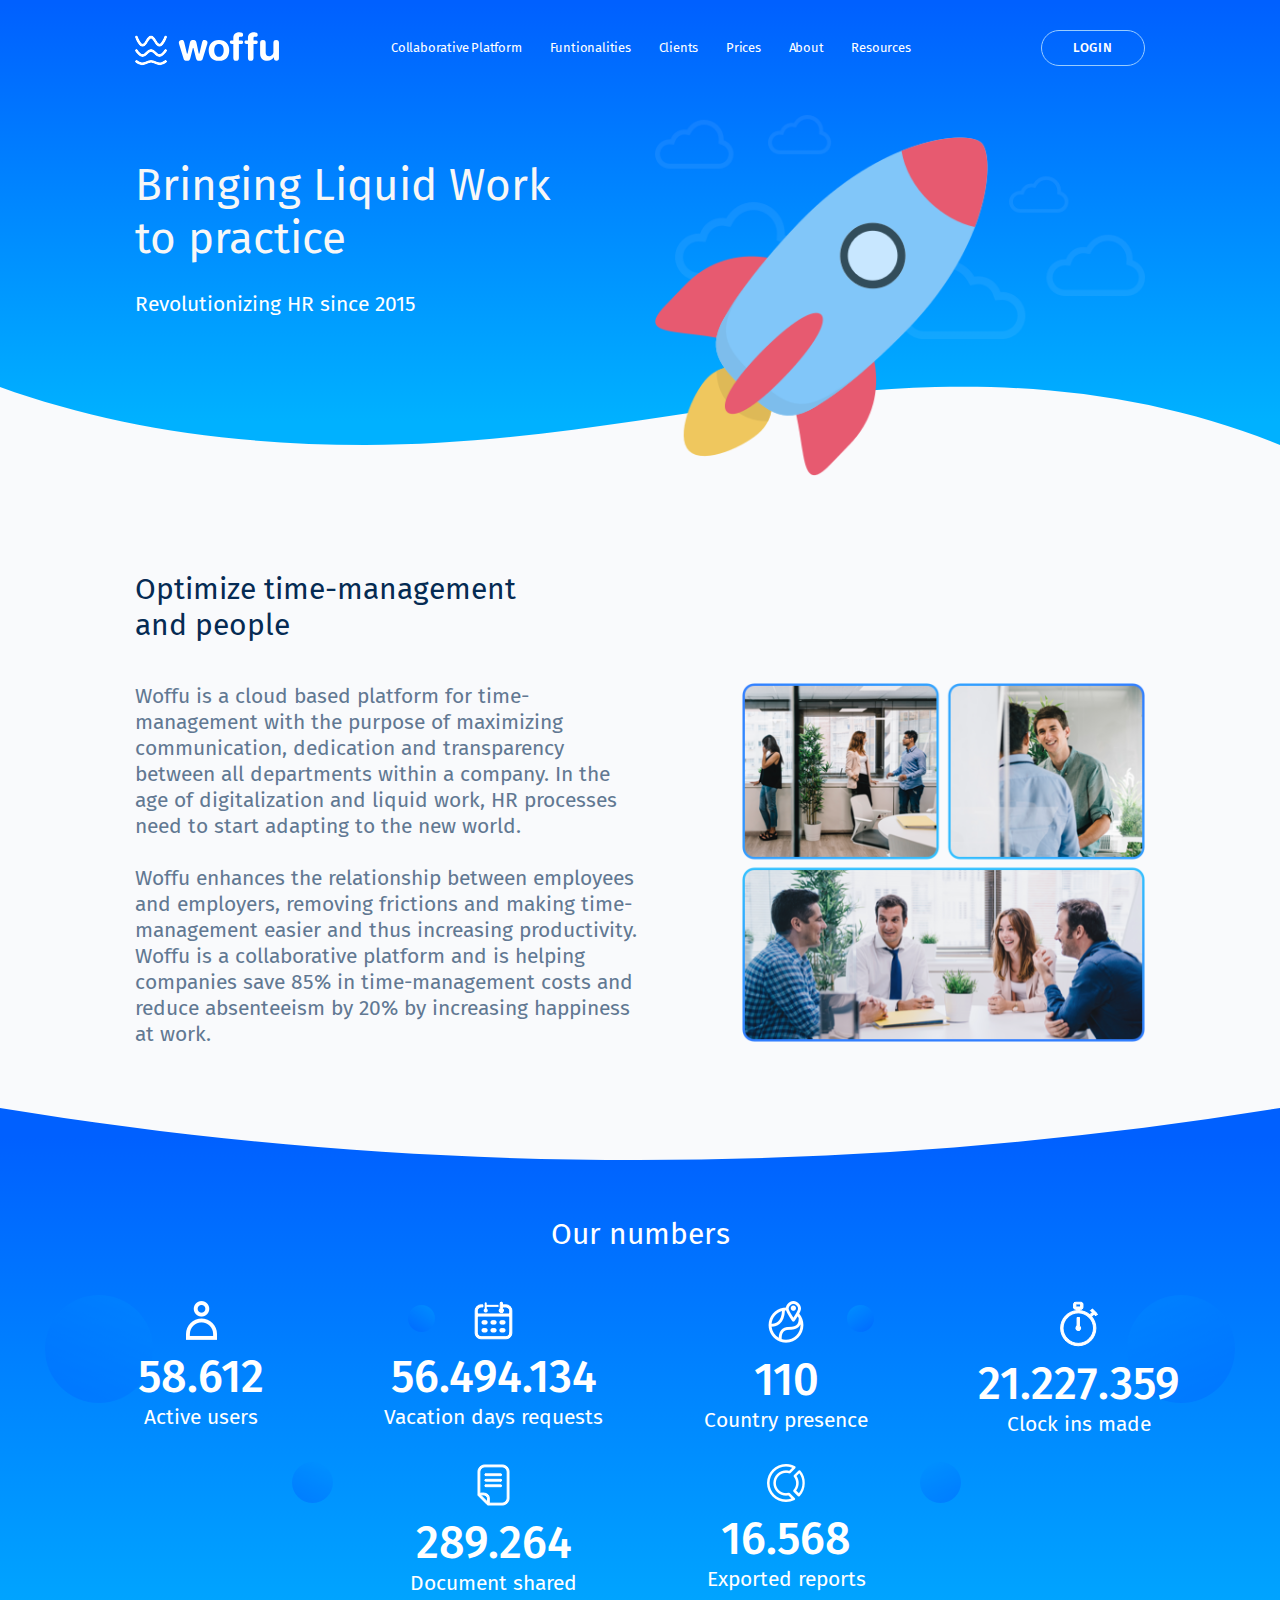
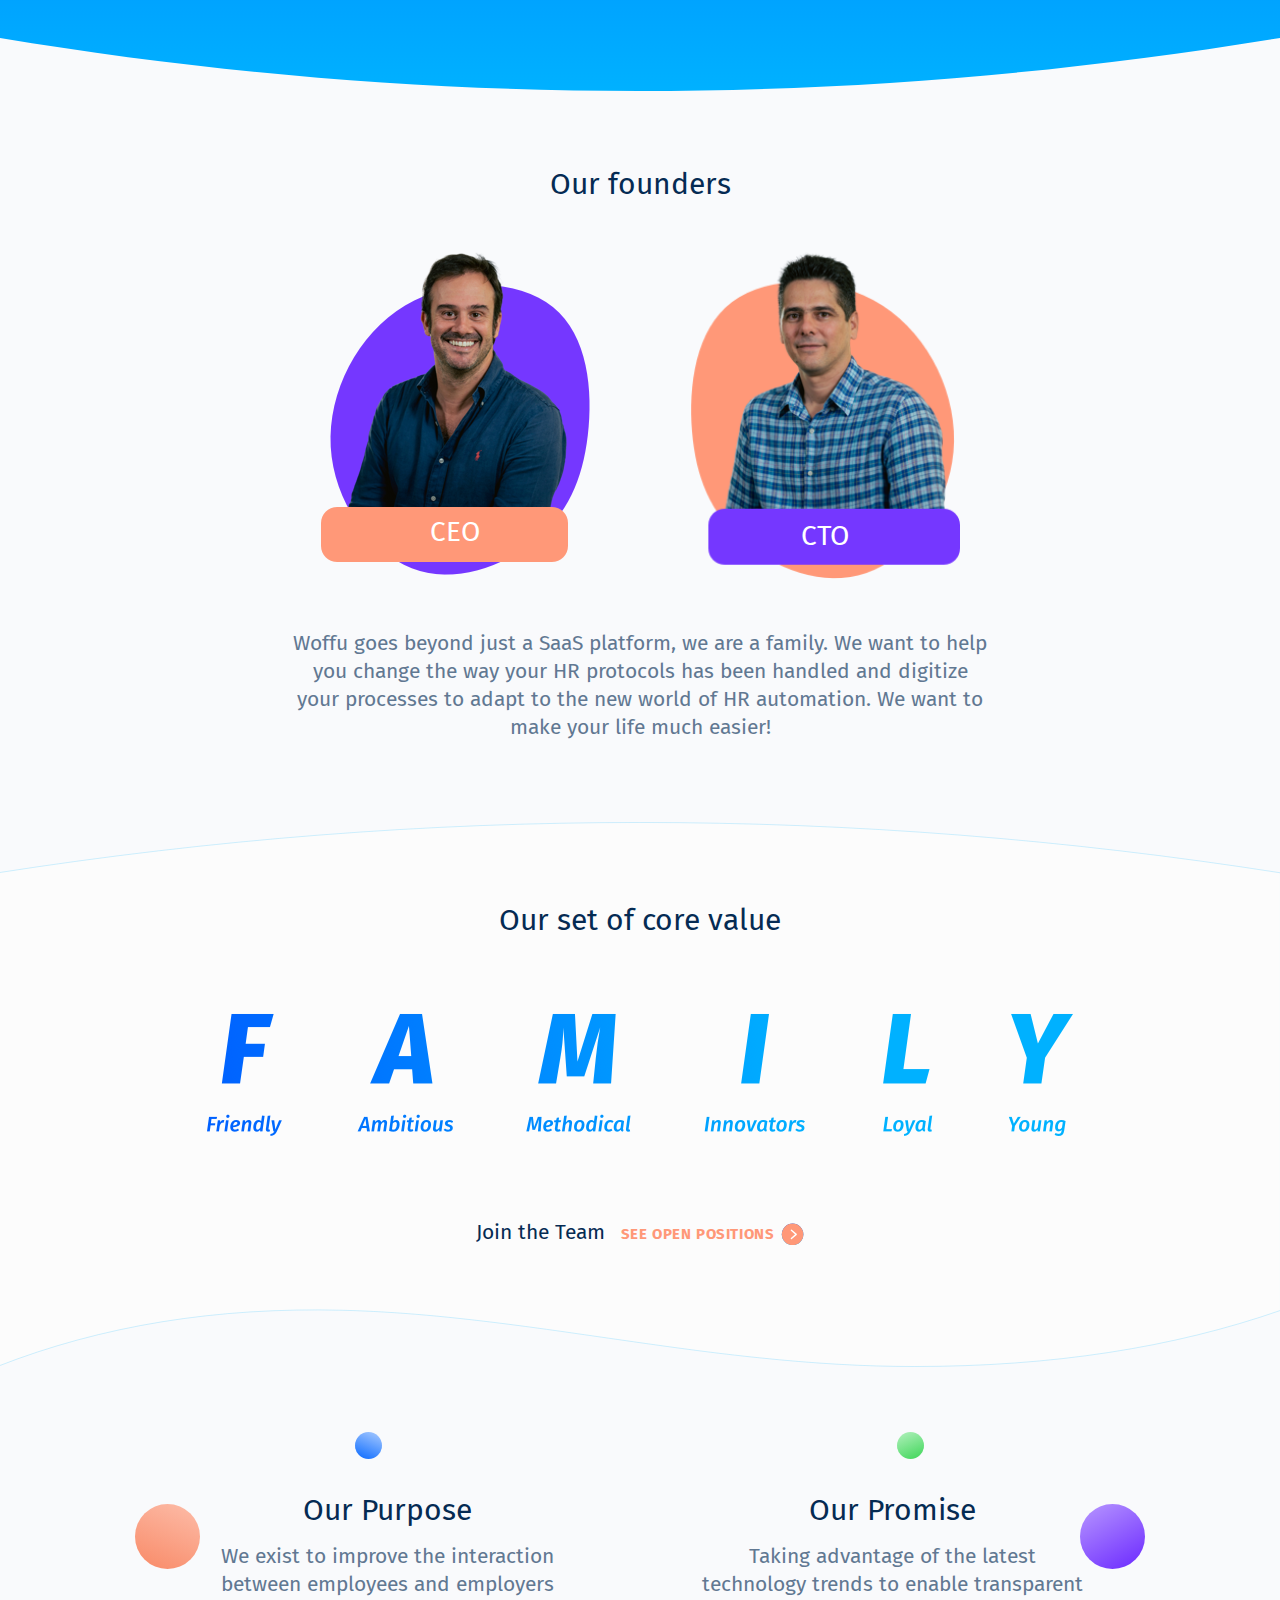
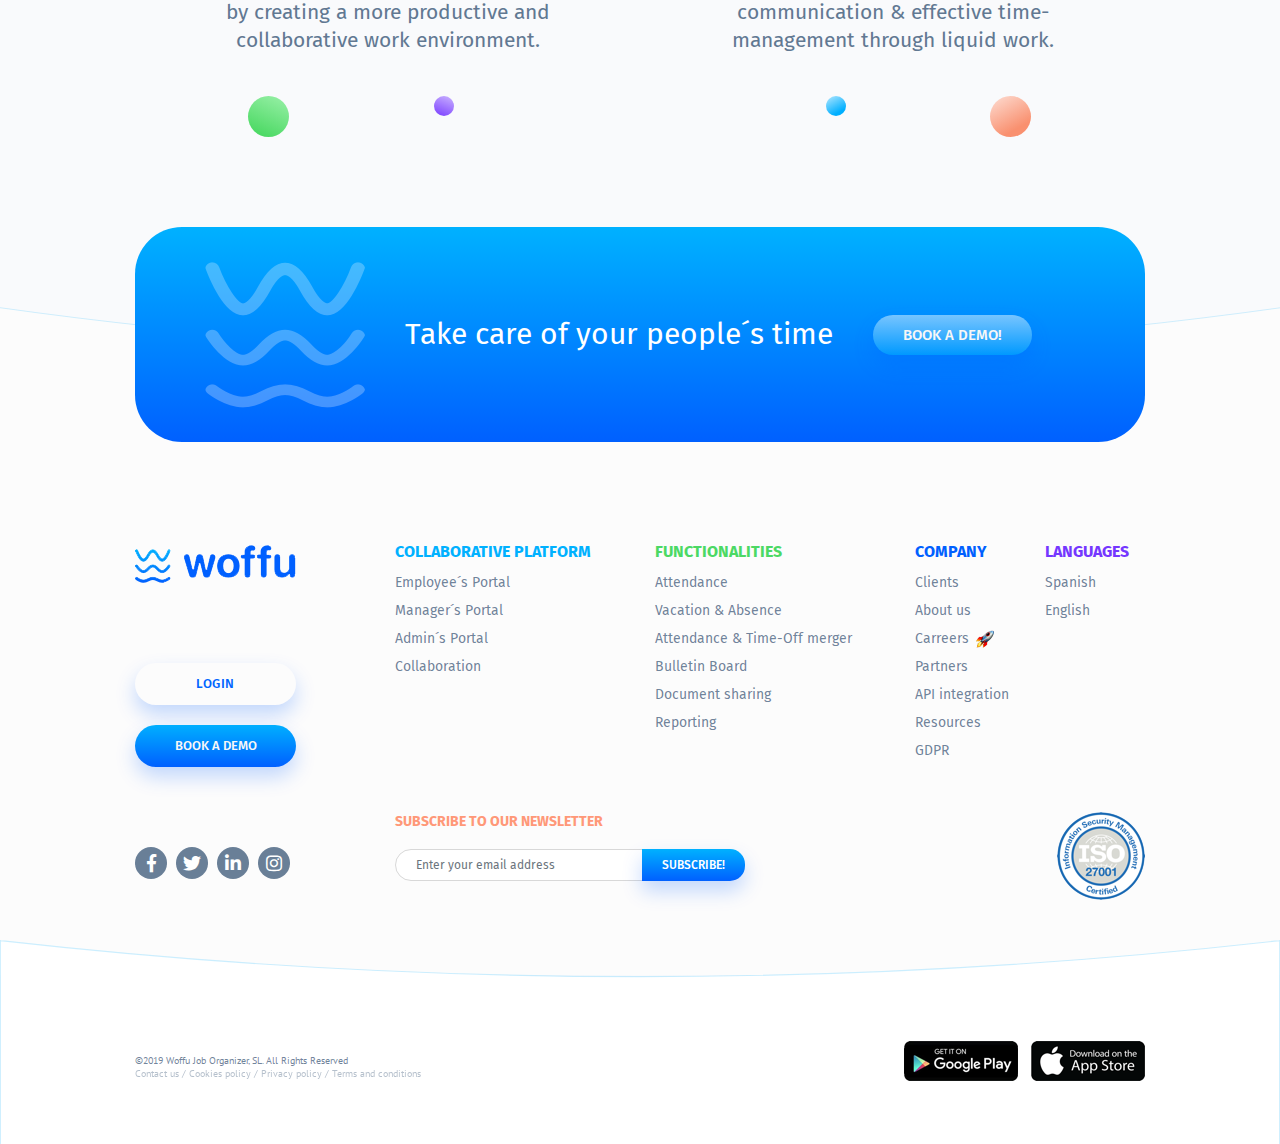
==== commit 093be82b: "dropdown" ====
--- a/about.html
+++ b/about.html
@@ -35,7 +35,19 @@
           <div id="navbarNav" class="collapse navbar-collapse justify-content-end">
             <ul>
               <li><a href="#">Collaborative Platform</a></li>
-              <li><a href="function.html">Funtionalities</a></li>
+              <li class="dropdown">
+                <a href="#" data-toggle="dropdown">Funtionalities</a>
+                <div class="dropdown-menu" aria-labelledby="dropdownMenuButton">
+                  <ul>
+                    <li><a href="function.html">Attendance</a><li>
+                    <li><a href="function.html">Vacation &amp; Absence</a></li>
+                    <li><a href="function.html">Attendance &amp; Time-Off merger</a></li>
+                    <li><a href="function.html">Bulletin Board</a></li>
+                    <li><a href="function.html">Document sharing</a></li>
+                    <li><a href="function.html">Reporting</a></li>
+                  </ul>
+                </div><!-- /.dropdown-menu -->
+              </li><!-- /.dropdown -->
               <li><a href="#">Clients</a></li>
               <li><a href="pricing.html">Prices</a></li>
               <li class="active"><a href="about.html">About</a></li>
--- a/css/style.css
+++ b/css/style.css
@@ -205,9 +205,45 @@
   padding: 0;
 }
 
-#header > nav li a:hover {
+#header > nav li a:hover,
+#header > nav li a:focus {
   text-decoration: none;
 }
+
+#header > nav .dropdown:hover .dropdown-menu {
+  display: block;
+}
+
+#header > nav .dropdown .dropdown-menu {
+  background: #006cff;
+  min-width: 250px;
+  padding: 15px  20px;
+  left: -20px;
+  top: 70%;
+  border-radius: 10px;
+  box-shadow: 0 3px 31px 0 #00000016, 0 3px 31px 0 #00000012;
+}
+
+#header > nav .dropdown .dropdown-menu ul,
+#header > nav .dropdown .dropdown-menu ul li {
+  display: block;
+  list-style: none outside none;
+  margin: 0;
+  padding: 0;
+}
+
+#header > nav .dropdown .dropdown-menu a {
+  color: #f7f7f7;
+  display: block;
+  font-size: 13px;
+  font-weight: 400;
+  line-height: 34.6px;
+  letter-spacing: -0.2px;
+  margin: 0;
+  padding: 0; 
+}
+
+
 
 /* LOGIN */
 #header > nav .btn-outline-primary {
@@ -1274,12 +1310,12 @@
 #pricing-hero {
   background-size: 100% 100%;
   color: #fff;
-  font-size: 19px;
+  font-size: 21px;
   font-weight: 300;
-  line-height: 26px;
+  line-height: 1.21;
   margin-bottom: 50px;
   height: 490px;
-  padding-top: 115px;
+  padding-top: 80px;
   text-align: center;
 }
 
@@ -1288,21 +1324,31 @@
 }
 
 #pricing-hero .article {
-  margin: 0 auto;
-  padding: 0;
-  max-width: 290px;
+  margin: 25px auto 0 auto;
+  padding: 0;
+  max-width: 475px;
+}
+
+#pricing-hero h1 {
+  margin-bottom: 10px;
+}
+
+#pricing-hero p {
+  margin-left: auto;
+  margin-right: auto;
+  max-width: 360px;
 }
 
 
 /* PRICING ---------------------------------------------------------------------*/
 
 #pricing {
-  background: url(../images/pricing.svg) no-repeat 50% 100%;
-  background-size: 100% 250px;
-  /*background: url(../images/pricing-l.svg) no-repeat 10% 350px,
-              url(../images/pricing-r.svg) no-repeat 90% 350px;
-  border-bottom: 1px solid #d6f0fc;*/
-  margin-top: -220px;
+  /*background: url(../images/pricing.svg) no-repeat 50% 100%;
+  background-size: 100% 250px;*/
+  background: url(../images/pricing-l.svg) no-repeat 5% 350px,
+              url(../images/pricing-r.svg) no-repeat 95% 350px;
+  /*border-bottom: 1px solid #d6f0fc;*/
+  margin-top: -245px;
   /*padding-bottom: 110px;*/
   text-align: center;
 }
@@ -1310,7 +1356,7 @@
 #pricing > .footer {
   background: url(../images/pricing.svg) no-repeat 50% 100%;
   background-size: 100% auto;
-  height: 110px;
+  height: 100px;
 }
 
 #pricing .container {
@@ -1326,11 +1372,11 @@
   height: auto !important;
 }
 
-#pricing .more-panel {
+#pricing .panel-more {
   display: none;
 }
 
-#pricing.show .more-panel {
+#pricing.show .panel-more {
   display: block;
 }
 
@@ -1339,13 +1385,13 @@
   display: none;
 }
 
-#pricing.show .more-panel .more {
+#pricing.show .panel-more .more {
   display: inline-block;
 }
 
 #pricing .panel {
   background: #fff;
-  color: color: #617892;
+  color: #617892;
   padding: 25px 40px;
   margin-left: auto;
   margin-right: auto;
@@ -1354,12 +1400,21 @@
   box-shadow: 0 3px 6px 0 #00000019, 0 3px 6px 0 #00000019;
 }
 
+#pricing .panel-enterp {
+  box-shadow: 0 3px 31px 0 #00000016, 0 3px 31px 0 #00000012; 
+}
+
 #pricing .panel h2 {
   color: #052b53;
   font-size: 35px;
   font-weight: 500;
-  line-height: 1.51;
-  margin-bottom: 15px;
+  line-height: 1;
+  margin-top: 5px;
+  margin-bottom: 25px;
+}
+
+#pricing .panel .h2 {
+  display: none;
 }
 
 #pricing .panel .price {
@@ -1376,20 +1431,24 @@
   margin-bottom: 10px;
 }
 
+#pricing .panel .btn {
+  font-size: 15px;
+  letter-spacing: 1px;
+  line-height: 40px;
+  margin-top: 25px;
+  margin-bottom: 30px;
+  padding: 0 50px;
+}
+
 #pricing .panel .btn-outline-primary {
   background: #fff;
   border: 2px solid #00b1ff;  
   color: #00b1ff;
   line-height: 36px;
-  margin-top: 15px;
-  margin-bottom: 30px;
   padding: 0 48px;
 }
 
 #pricing .panel .btn-primary {
-  margin-top: 15px;
-  margin-bottom: 30px;
-  padding: 0 50px;
   background-image: -webkit-linear-gradient(#00afff, #0060ff);
   background-image: -o-linear-gradient(#00afff, #0060ff);
   background-image: linear-gradient(#00afff, #0060ff);
@@ -1400,6 +1459,7 @@
   font-size: 14px;
   font-weight: 600;
   padding-right: 20px;
+  margin-bottom: 20px;
 }
 
 #pricing .panel li {
@@ -1411,7 +1471,7 @@
   background-size: 100% 100%;
   margin: 0 -40px;
   margin-bottom: 25px;
-  padding: 40px 20px 40px 40px; 
+  padding: 50px 20px 40px 40px; 
 }
 
 #pricing .features ul {
@@ -1448,70 +1508,68 @@
   font-weight: 500;
   letter-spacing: 0.5px;
   line-height: 20px;
-  padding-right: 25px;
+  padding-right: 30px;
 }
 
 #pricing .more:hover {
   text-decoration: none;
 }
 
-#pricing .more-panel {
+#pricing .panel-more {
   margin: 0 auto;
   max-width: 260px;
-  padding-bottom: 30px;
-}
-
-#pricing .more-panel ul {
+  padding-bottom: 15px;
+}
+
+#pricing .panel-more ul,
+#pricing .panel-more ul li {
   list-style: none outside none; 
   margin: 0;
   padding: 0;
 }
 
-#pricing .more-panel li {
+#pricing .panel-more .section {
+  border-top: 2px solid #f2f1f1;
   font-size: 12px;
   font-weight: 300;
   line-height: 1.5;
   letter-spacing: -0.2px;
-  padding-left: 10px
-}
-
-#pricing .more-panel li li {
-  padding-left: 0;
-}
-
-#pricing .more-panel li h4 {
-  border-top: 2px solid #f2f1f1;
+  margin-top: 25px;
+  margin-bottom: 10px;
+  padding-top: 25px;
+  padding-left: 10px;
+  text-align: left;
+}
+
+#pricing .panel-more .section:first-of-type {
+  border: none;
+  margin-top: 0;
+}
+
+#pricing .panel-more .section h4 {
   color: #617892;
   font-size: 12px;
   font-weight: 500;
   letter-spacing: -0.2px;
-  margin-left: -10px;
-  margin-top: 25px;
-  margin-bottom: 10px;
-  padding-top: 25px;
-  padding-left: 10px;
-}
-
-#pricing .more-panel li:first-child h4 {
-  border: none;
-  margin-top: 0;
-}
-
-#pricing .more-panel li li:before {
+}
+
+#pricing .panel-more .section li:before {
   content: "· ";
 }
 
-#pricing .more-panel li.disable,
-#pricing .more-panel li.disable h4 {
+#pricing .panel-more .disable,
+#pricing .panel-more .disable h4 {
   color: #61789240;
 }
 
 
 /* NUMBERS -------------------------------------------------------------------*/
 #about-numbers.pricing {
-  /*background: #fefefe;*/
-  background: none;
+  background: url(../images/pricing-numbers.svg) no-repeat 50% 0;
+  background-size: 100% 101%; /*y*/
   color: #0060ff;
+  margin-bottom: -205px;
+  padding-bottom: 175px;
 }
 
 #about-numbers.pricing > div {
@@ -1568,13 +1626,14 @@
   vertical-align: middle;
 }
 
-#demo td:nth-child(1),
+#demo td:nth-child(1) {
+  min-width: 160px;
+}
+
 #demo td:nth-child(3) {
-  width: 20%;
-}
-
-#demo td:nth-child(2) {
-  width: 60%;
+  width: auto;
+  max-width: 100%;
+  white-space: nowrap;
 }
 
 #demo i {
@@ -1594,16 +1653,19 @@
 #footer #demo .btn-primary {
   display: inline-block;
   font-size: 15px;
+  line-height: 20px;
+  padding-top: 10px;
+  padding-bottom: 10px;
+  width: auto;
   background-image: -webkit-linear-gradient(#edf9ff80, #00b1ff80);
   background-image: -o-linear-gradient(#edf9ff80, #00b1ff80);
   background-image: linear-gradient(#edf9ff80, #00b1ff80);
-
 }
 
 /* TOP -----------------------------------------------------------------------*/
 #footer .top {
   background: url(../images/footer.svg) no-repeat 50% 0;
-  background-size: 100% 100%;
+  background-size: 100% 101%; /*y*/
   padding: 100px 0 75px 0;
 }
 
--- a/css/style-responsive.css
+++ b/css/style-responsive.css
@@ -662,8 +662,113 @@
 
 
 
-
-
+/*
+--------------------------------------------------------------------------------
+  PAGE: PRICING
+--------------------------------------------------------------------------------
+*/
+
+/* HERO ----------------------------------------------------------------------*/
+#pricing-hero {
+  background-size: auto 100%;
+}
+
+#pricing-hero .article {
+  margin-top: 0; 
+}
+
+/* PRICING --------------------------------------------------------------------*/
+#pricing {
+  background: none;
+  margin-top: -285px;
+}
+
+#pricing .panel {
+  display: none;
+  padding-left: 10px;
+  padding-right: 10px;
+}
+
+#pricing.pro .panel-pro,
+#pricing.enterp .panel-enterp {
+  display: block;
+}
+
+
+#pricing .panel h2 {
+  display: none;
+}
+
+#pricing .panel .h2 {
+  display: block;
+  height: 50px;
+  margin: -25px -10px 40px -10px;
+}
+
+#pricing .panel .h2 a {
+  color: #052b53;
+  display: block;
+  float: left;
+  font-size: 22px;
+  font-weight: 500;
+  line-height: 2.41;
+  border: 1px solid #fff; 
+  text-align: center;
+  width: 50%;
+  border-radius: 0 25px 0 0;
+}
+
+#pricing .panel .h2 a:first-child {
+  border-radius: 25px 0 0 0;
+}
+
+#pricing.pro .panel .h2 a:nth-child(1),
+#pricing.enterp .panel .h2 a:nth-child(2) {
+  color: #fff;
+  text-decoration: none;
+  background-image: -webkit-linear-gradient(bottom, #00b1ff, #0060ff);
+  background-image: -o-linear-gradient(bottom, #00b1ff, #0060ff);
+  background-image: linear-gradient(to top, #00b1ff, #0060ff);
+}
+
+#pricing .panel .h2 a:hover {
+  text-decoration: none;
+}
+
+#pricing .panel .h2 a:hover {
+  text-decoration: none;
+}
+
+#pricing .features {
+  font-size: 15px;
+  margin-left: -10px;
+  margin-right: -10px;
+  padding-left: 10px;
+  padding-right: 0;
+}
+
+#pricing .features ul li {
+  font-size: 16px;
+}
+
+#pricing .panel-more .disable {
+  display: none;
+}
+
+
+/* NUMBERS -------------------------------------------------------------------*/
+#about-numbers.pricing {
+  background-size: auto 100%;
+  margin-bottom: -200px;
+  padding-bottom: 200px;
+  margin-top: -100px;
+  padding-top: 100px;
+}
+
+#about-numbers.pricing > div {
+  background: url(../images/pricing-numbers-sm.svg) no-repeat 50% 100%;
+  padding-bottom: 80px;
+}
 
 
 /*
@@ -697,6 +802,10 @@
   width: 100%;
 }
 
+#demo td:nth-child(3) {
+  white-space: normal;
+}
+
 #demo p {
   margin: 30px 0;
 }
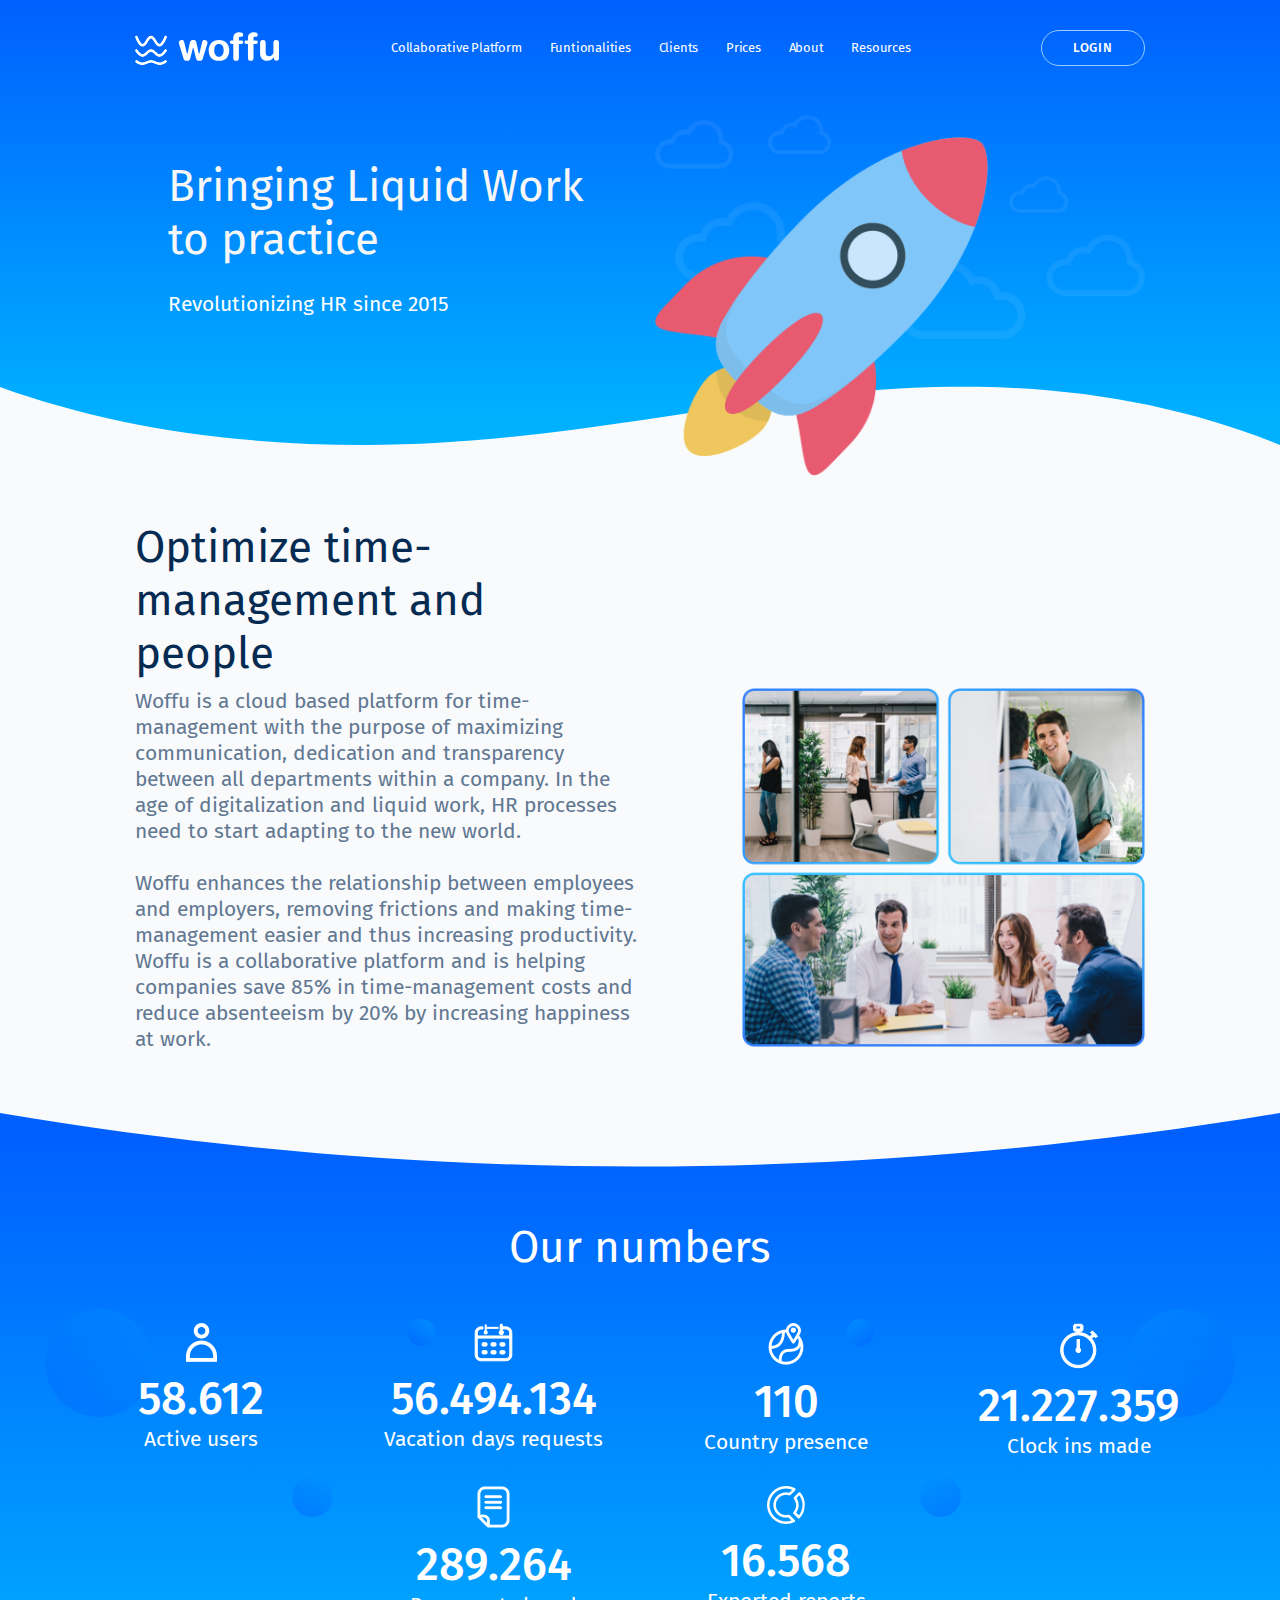
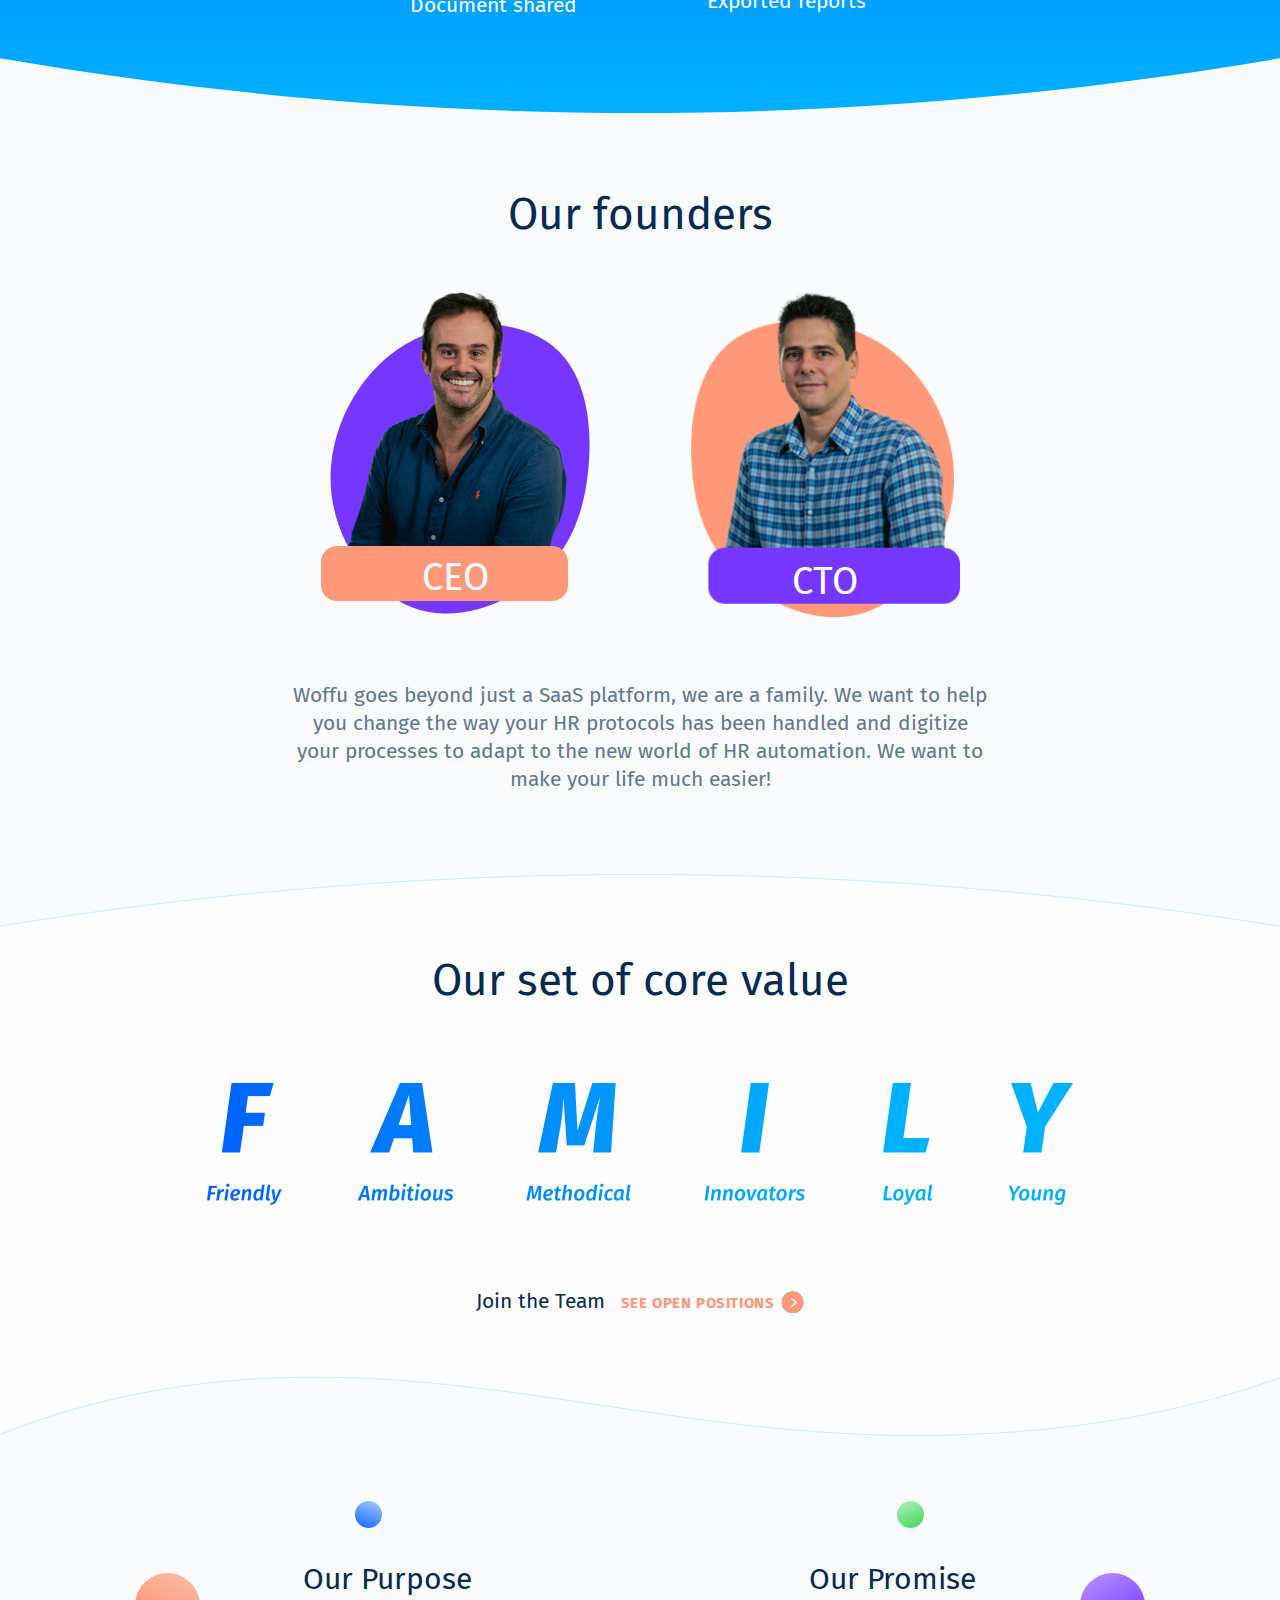
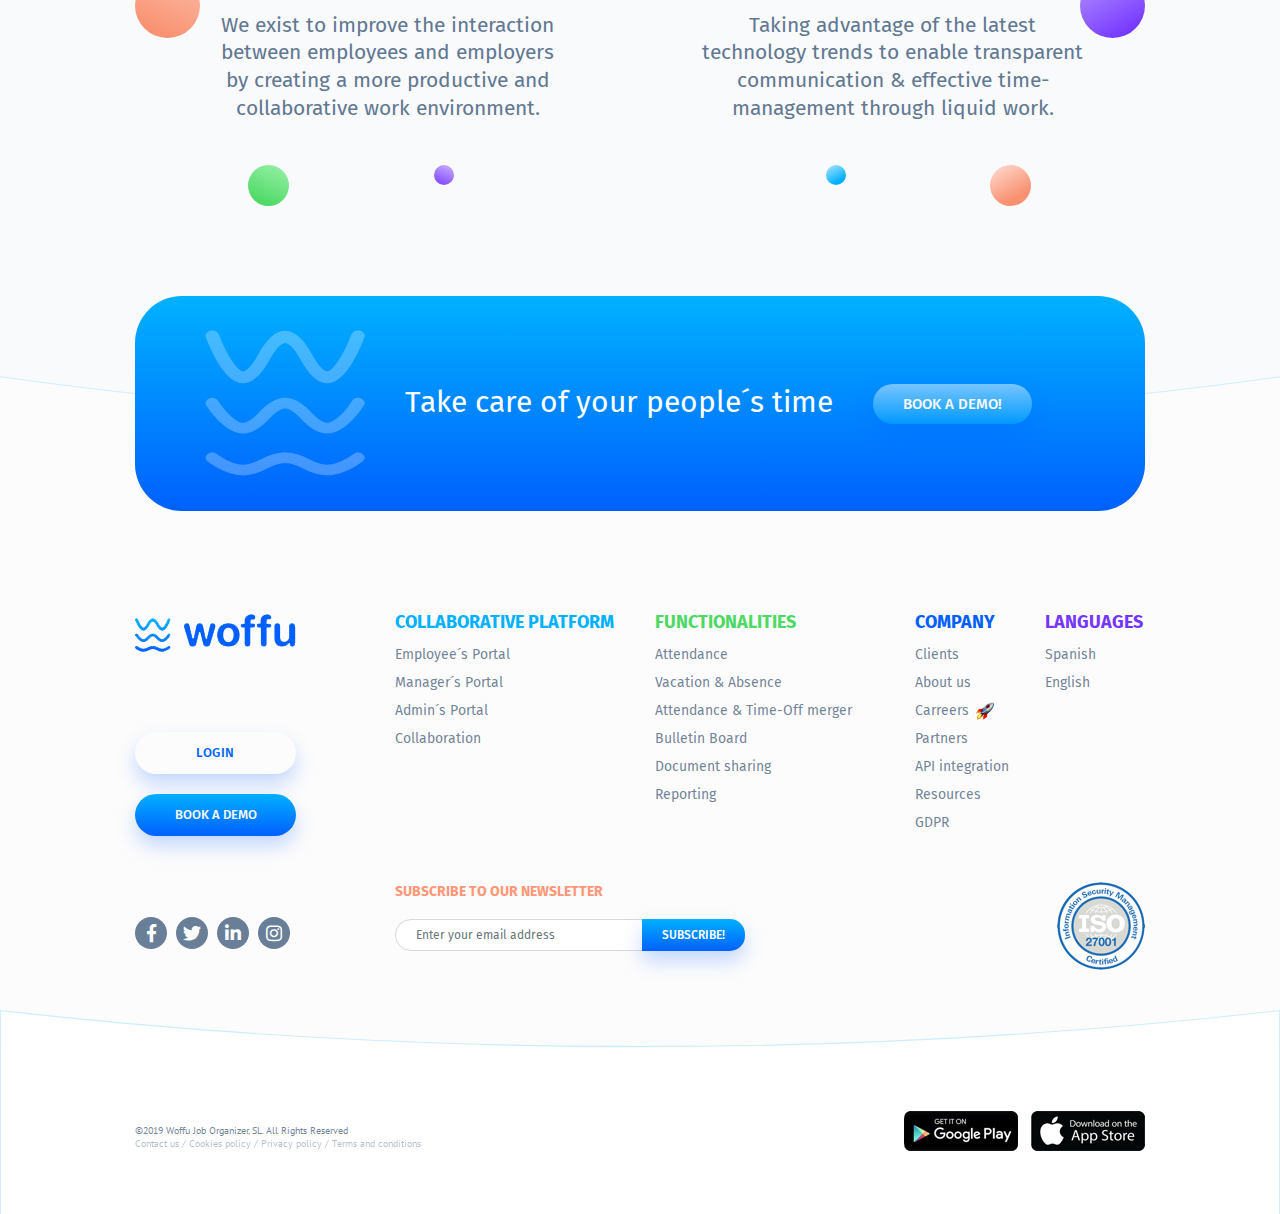
==== commit 1475b6a9: "Pagina Clients" ====
--- a/about.html
+++ b/about.html
@@ -48,7 +48,7 @@
                   </ul>
                 </div><!-- /.dropdown-menu -->
               </li><!-- /.dropdown -->
-              <li><a href="#">Clients</a></li>
+              <li><a href="clients.html">Clients</a></li>
               <li><a href="pricing.html">Prices</a></li>
               <li class="active"><a href="about.html">About</a></li>
               <li><a href="#">Resources</a></li>
--- a/css/style.css
+++ b/css/style.css
@@ -8,30 +8,45 @@
   font-weight: 400;
   line-height: 1.33; /* 20px */
   letter-spacing: normal;
+  color: #617892;
 }
 
 h1, h2, h3, h4, h5, h6,
 .h1, .h2, .h3, .h4, .h5, .h6 {
   color: #052b53;
   font-weight: normal;
-
+  font-style: normal;
+  font-stretch: normal;
+  line-height: normal;
+  letter-spacing: normal;
 }
 
 h1, .h1 {
+  font-size: 51px;
+}
+
+h2, .h2 {
   font-size: 44px;
 }
 
-h2, .h2 {
+h3, .h3 {
+  font-size: 38px;  
+}
+
+h4, .h4 {
   font-size: 30px;
-  margin: 0 0 40px 0; 
-}
-
-h3, .h3 {
-  
-}
-
-h4, .h4 {
-}
+}
+
+h5, .h5 {
+  font-size: 28px;
+  line-height: 1.29;
+}
+
+h6, .h6 {
+  font-size: 18px;
+  line-height: 1.23;
+}
+
 
 a {
 }
@@ -145,6 +160,18 @@
   box-shadow: 0 10px 20px 0 #5835a774;
 }
 
+/* Paragraph */
+.text-l {
+  font-size: 21px;
+  font-weight: 300;
+  color: #617892;
+}
+
+.text-s {
+  font-size: 14px;
+  line-height: 1.43;
+  color: #617892;
+}
 
 .container {
   max-width: 1040px;
@@ -288,13 +315,51 @@
 
 .hero {
   background: url(../images/hero.svg) no-repeat 50% 0;
-  background-size: 100% 445px;
+  background-size: 100% 100%;
+  color: #fff;
+  font-size: 21px;
+  font-weight: 300;
+  line-height: 1.21;
+  margin-bottom: 50px;
+  padding-top: 80px;
+  padding-bottom: 80px;
+  text-align: center;
+}
+
+.hero .container {
+  padding: 0 15px;
+}
+
+.hero .article {
+  margin: 25px auto 0 auto;
+  padding: 0;
+  max-width: 475px;
+}
+
+.hero h1 {
+  color: #f7f7f7;
+  font-size: 44px;
+  margin-bottom: 10px;
+}
+
+.hero p {
+  margin-left: auto;
+  margin-right: auto;
+  margin-bottom: 0;
+  max-width: 360px;
+}
+
+
+/*.hero {
+  background: url(../images/hero.svg) no-repeat 50% 0;
+  background-size: 100% 100%;
   color: #fff;
   font-size: 21px;
   font-weight: 400;
   line-height: 26px;
   margin-bottom: 50px;
   padding-top: 115px;
+  padding-bottom: 275px;
   text-align: left;
 }
 
@@ -313,7 +378,8 @@
 .hero .article p {
   margin: 0;
   max-width: 506px;
-}
+}*/
+
 
 
 /*
@@ -810,7 +876,35 @@
 */
 
 /* HERO ---------------------------------------------------------------------*/
-
+#about-hero {
+  background: url(../images/hero.svg) no-repeat 50% 0;
+  background-size: 100% 445px;
+  color: #fff;
+  font-size: 21px;
+  font-weight: 400;
+  line-height: 26px;
+  margin-bottom: 0;
+  padding-top: 115px;
+  padding-bottom: 0;
+  text-align: left;
+}
+
+#about-hero .article {
+  margin-top: 45px;
+  max-width: 425px;
+}
+
+#about-hero .article h1 {
+  color: #f7f7f7;
+  font-size: 44px;
+  font-weight: 400;
+  margin-bottom: 25px;
+}
+
+#about-hero .article p {
+  margin: 0;
+  max-width: 506px;
+}
 
 
 /* OPTIMIZE ------------------------------------------------------------------*/
@@ -1042,6 +1136,7 @@
   margin-bottom: 50px;
   max-height: none;
   padding-top: 115px;
+  padding-bottom: 0;
   text-align: center;
 }
 
@@ -1316,6 +1411,7 @@
   margin-bottom: 50px;
   height: 490px;
   padding-top: 80px;
+  padding-bottom: 0;
   text-align: center;
 }
 
@@ -1585,6 +1681,294 @@
   color: #0060ff;
 }
 
+
+/*
+--------------------------------------------------------------------------------
+  PAGE: CLIENTS
+--------------------------------------------------------------------------------
+*/
+
+/* HERO ----------------------------------------------------------------------*/
+
+
+
+/* CLIENTS -------------------------------------------------------------------*/
+#clients {
+  margin-bottom: 100px;
+}
+
+#clients h2 {
+  color: #052b53;
+  font-size: 30px;
+  margin-left: auto;
+  margin-right: auto;
+  margin-bottom: 30px;
+  max-width: 425px;
+  text-align: center;
+}
+
+/* NAV -------------------------------*/
+#clients ul.nav {
+  display: block;
+  list-style: none outside none;
+  margin-bottom: 35px;
+  text-align: center;
+}
+
+#clients .nav li {
+  display: inline-block;
+  list-style: none outside none;
+}
+
+#clients .nav .nav-link {
+  background: url(../images/clients-right.svg) no-repeat 100% 50%;
+  color: #d8d8d8;
+  display: inline-block;
+  font-size: 12px;
+  font-weight: 400;
+  letter-spacing: 0.5px;
+  line-height: 20px;
+  margin: 0 30px;
+  padding: 0 30px 0 0;
+}
+
+#clients .nav .nav-link.active {
+  background-image: url(../images/clients-down.svg);
+  color: #00b1ff;
+  text-decoration: none;
+}
+
+/* IMG -------------------------------*/
+#clients .img img {
+  -webkit-border-radius: 25px;
+  -moz-border-radius: 25px;
+  border-radius: 25px;
+}
+
+/* ROWS -------------------------------*/
+#clients .row {
+  margin-top: -60px;
+  margin-left: auto;
+  margin-right: auto;
+  max-width: 730px;
+}
+
+#clients .row .col-lg-6 {
+  padding: 0 20px;
+}
+
+/* PANEL -------------------------------*/
+#clients .panel {
+  background-color: #fff;
+  border: solid 2px #00b1ff;;
+  color: #617892;
+  font-size: 15px;
+  line-height: 1.2;
+  margin-left: auto;
+  margin-right: auto;
+  padding: 30px;
+
+  box-shadow: 0 3px 6px 0 #00000019, 0 3px 6px 0 #00000019; 
+  
+  -webkit-border-radius: 25px;
+  -moz-border-radius: 25px;
+  border-radius: 25px; 
+}
+
+#clients .panel.disable {
+  border-color: #617892;
+}
+
+#clients .panel h3 {
+  color: #052b53;
+  font-size: 21px;
+  font-weight: 500;
+  line-height: 1.14;
+  margin-bottom: 10px;
+}
+
+#clients .panel p {
+  margin: 0;
+}
+
+#clients .panel ul {
+  list-style: none outside none;
+  margin: 40px 0 0 0;
+  padding: 0;
+}
+
+#clients .panel ul li {
+  list-style: none outside none;
+  margin: 0 0 15px 0;
+  padding: 0;
+}
+
+#clients .panel ul li:before {
+  display: block;
+  background: url("../images/clients-check.svg") no-repeat 50% 50%;
+  content: "";
+  float: left;
+  height: 50px;
+  margin-right: 10px;
+  width: 40px;
+}
+
+#clients .panel.disable ul li:before {
+  background-image: url("../images/clients-check-disable.svg");
+}
+
+/* CLIENTS-TEAMS -------------------------------------------------------------*/
+#clients-teams {
+  background: url(../images/clients-teams.svg) no-repeat 50% 0;
+  background-size: 100% 100%;
+  padding: 130px 0 100px 0;
+}
+
+#clients-teams h2 {
+  background: url(../images/hr.svg) no-repeat 50% 100%;
+  color: #ffffff;
+  font-size: 30px;
+  margin-bottom: 60px;
+  padding-bottom: 30px;
+  text-align: center;
+}
+
+#clients-teams table {
+  border-collapse: collapse;
+  border-radius: 1em;
+  overflow: hidden;
+}
+
+#clients-teams td {
+  border: 1px solid white;
+  color: #cecece;
+  font-size: 14px;
+  line-height: 1.36;
+  letter-spacing: -0.5px;
+  padding: 25px 30px;
+}
+
+#clients-teams td .img {
+  height: 40px;
+}
+
+#clients-teams td h5,
+#clients-teams td h6 {
+  color: #617892;
+  font-size: 14px;
+  font-weight: 500;
+  line-height: 1.43;
+  letter-spacing: -0.5px;
+  margin: 0;
+}
+
+#clients-teams td h5 {
+  color: #fff;
+}
+
+#clients-teams .footer {
+  margin-top: 70px;
+  text-align: center;
+}
+
+
+/* CLIENTS-PRESS -------------------------------------------------------------*/
+#clients-press {
+  background: url(../images/clients-press.svg) no-repeat 50% 100%;
+  padding-top: 80px;
+  padding-bottom: 140px;
+}
+
+#clients-press .carousel {
+  
+}
+
+#clients-press .carousel-indicators {
+  display: block;
+  margin-bottom: 50px;
+  position: static;
+  display: block;
+  text-align: center;
+  padding-left: 0;
+  margin-right: 0;
+  margin-left: 0;
+  list-style: none;
+}
+
+#clients-press .carousel-indicators li {
+  display: inline-block;
+  width: auto;
+  height: auto;
+  margin-right: 25px;
+  margin-left: 25px;
+  text-indent: 0;
+  background-color: none;
+  border none;
+  -ms-filter:"progid:DXImageTransform.Microsoft.Alpha(Opacity=50)";
+  filter: alpha(opacity=50);
+  opacity: 0.5;
+  transition: opacity 0.6s ease;
+}
+
+#clients-press .carousel-indicators li.active {
+  opacity: 1;
+}
+
+#clients-press .carousel-item {
+  color: #617892;
+  font-size: 15px;
+  line-height: 1.53;
+  letter-spacing: -0.6px;
+  padding-left: 60px;
+  padding-right: 60px;
+  text-align: center;
+}
+
+#clients-press .carousel-control-prev, 
+#clients-press .carousel-control-next {
+  background: url(../images/clients-press-prev.svg) no-repeat 0 75%;
+  position: absolute;
+  top: 0;
+  bottom: 0;
+  left: 0;
+  right: auto;
+  z-index: 1;
+  display: -ms-flexbox;
+  display: flex;
+  -ms-flex-align: center;
+  align-items: center;
+  -ms-flex-pack: center;
+  justify-content: center;
+  width: 60px;
+  color: #fff;
+  text-align: center;
+  
+  filter: alpha(opacity=100);
+  -ms-filter:"progid:DXImageTransform.Microsoft.Alpha(Opacity=100)";
+  filter: alpha(opacity=100);
+  opacity: 1;
+
+  transition: opacity 0.6s ease;
+  transition: opacity 0.15s ease;
+}
+
+#clients-press .carousel-control-next {
+  background: url(../images/clients-press-next.svg) no-repeat 100% 75%;
+  position: absolute;
+  left: auto;
+  right: 0;
+}
+
+#clients-press .carousel-control-prev:hover, 
+#clients-press .carousel-control-prev:focus, 
+#clients-press .carousel-control-next:hover, 
+#clients-press .carousel-control-next:focus {
+  outline: 0;
+  filter: alpha(opacity=100);
+  -ms-filter:"progid:DXImageTransform.Microsoft.Alpha(Opacity=100)";
+  filter: alpha(opacity=100);
+  opacity: 1;
+}
 
 /*
 --------------------------------------------------------------------------------
--- a/css/style-responsive.css
+++ b/css/style-responsive.css
@@ -115,7 +115,8 @@
 }
 
 .hero .article {
-  padding-top: 30px;
+  margin-top: 0;
+  padding-top: 0;
   text-align: center;
 }
 
@@ -368,6 +369,7 @@
 
 /* OPTIMIZE ------------------------------------------------------------------*/
 #about-optimize {
+  margin-top: 40px;
   padding-top: 0;
   padding-bottom: 0;
 }
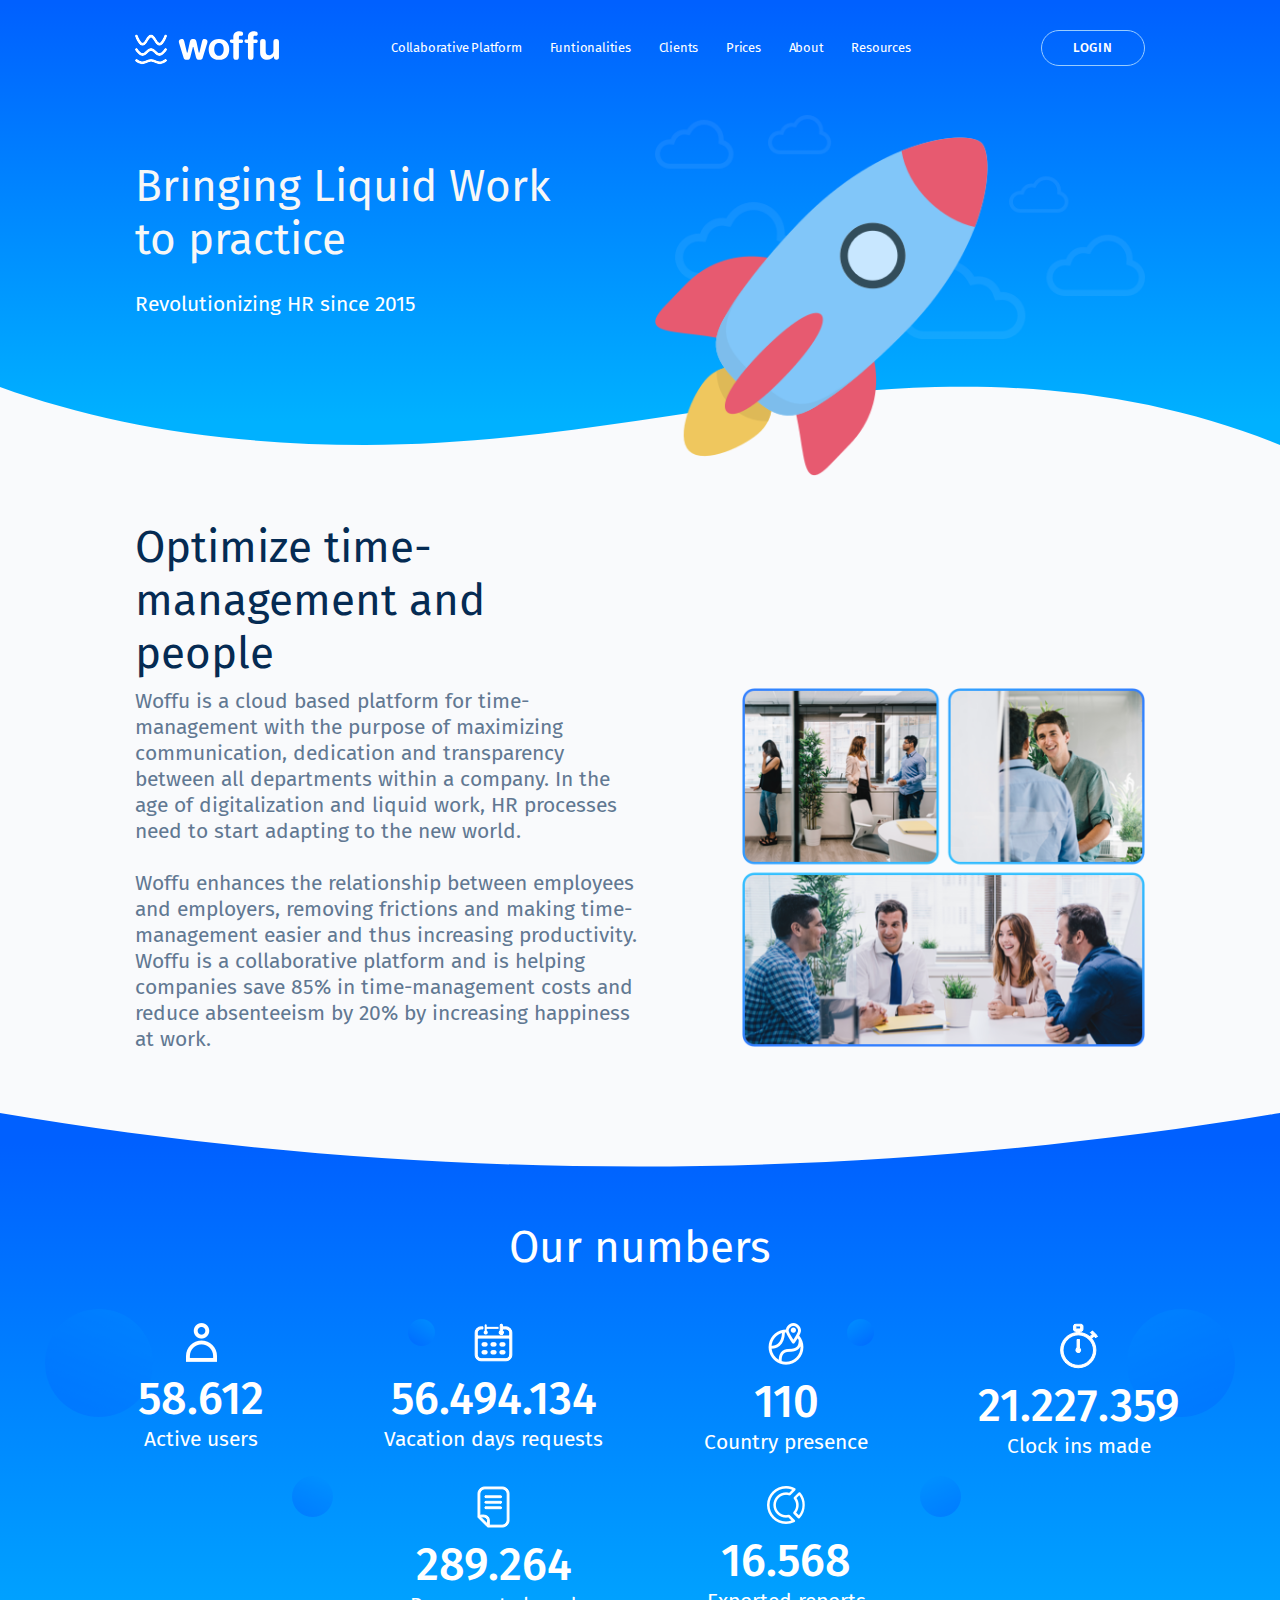
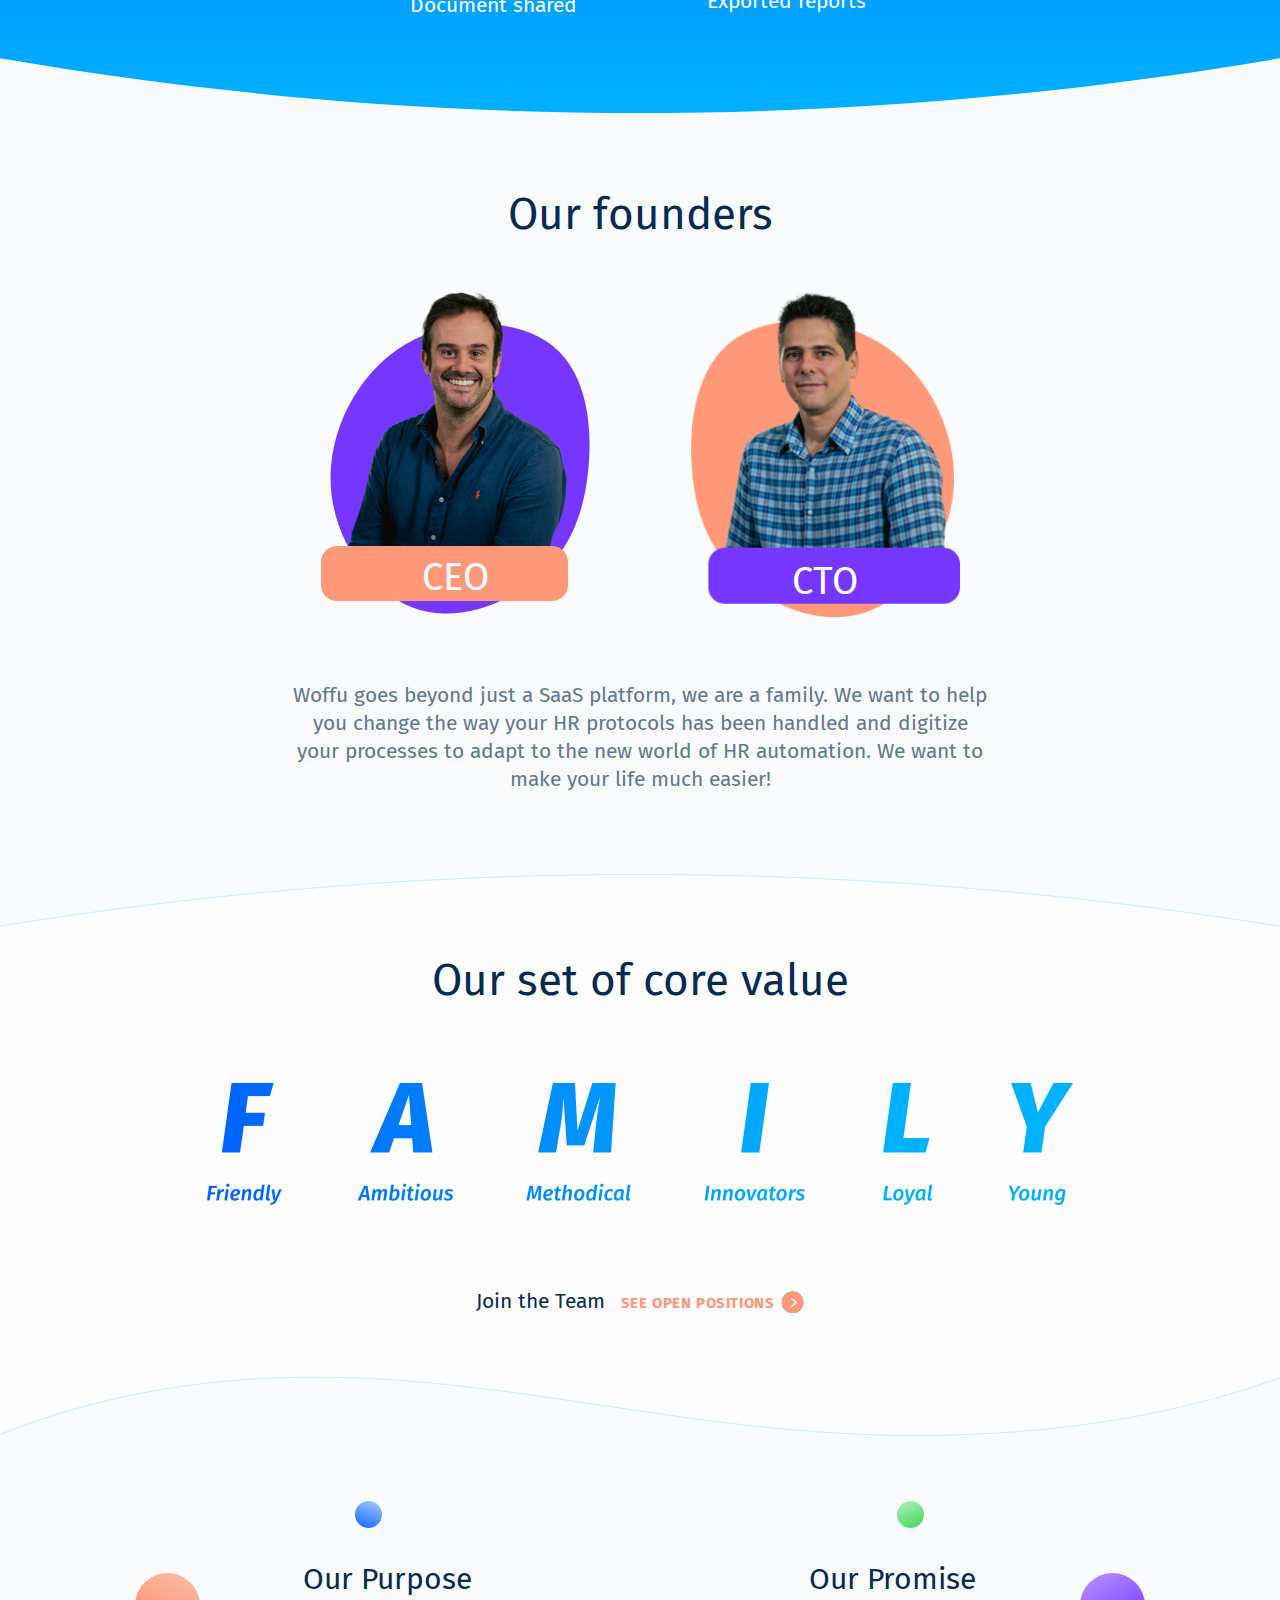
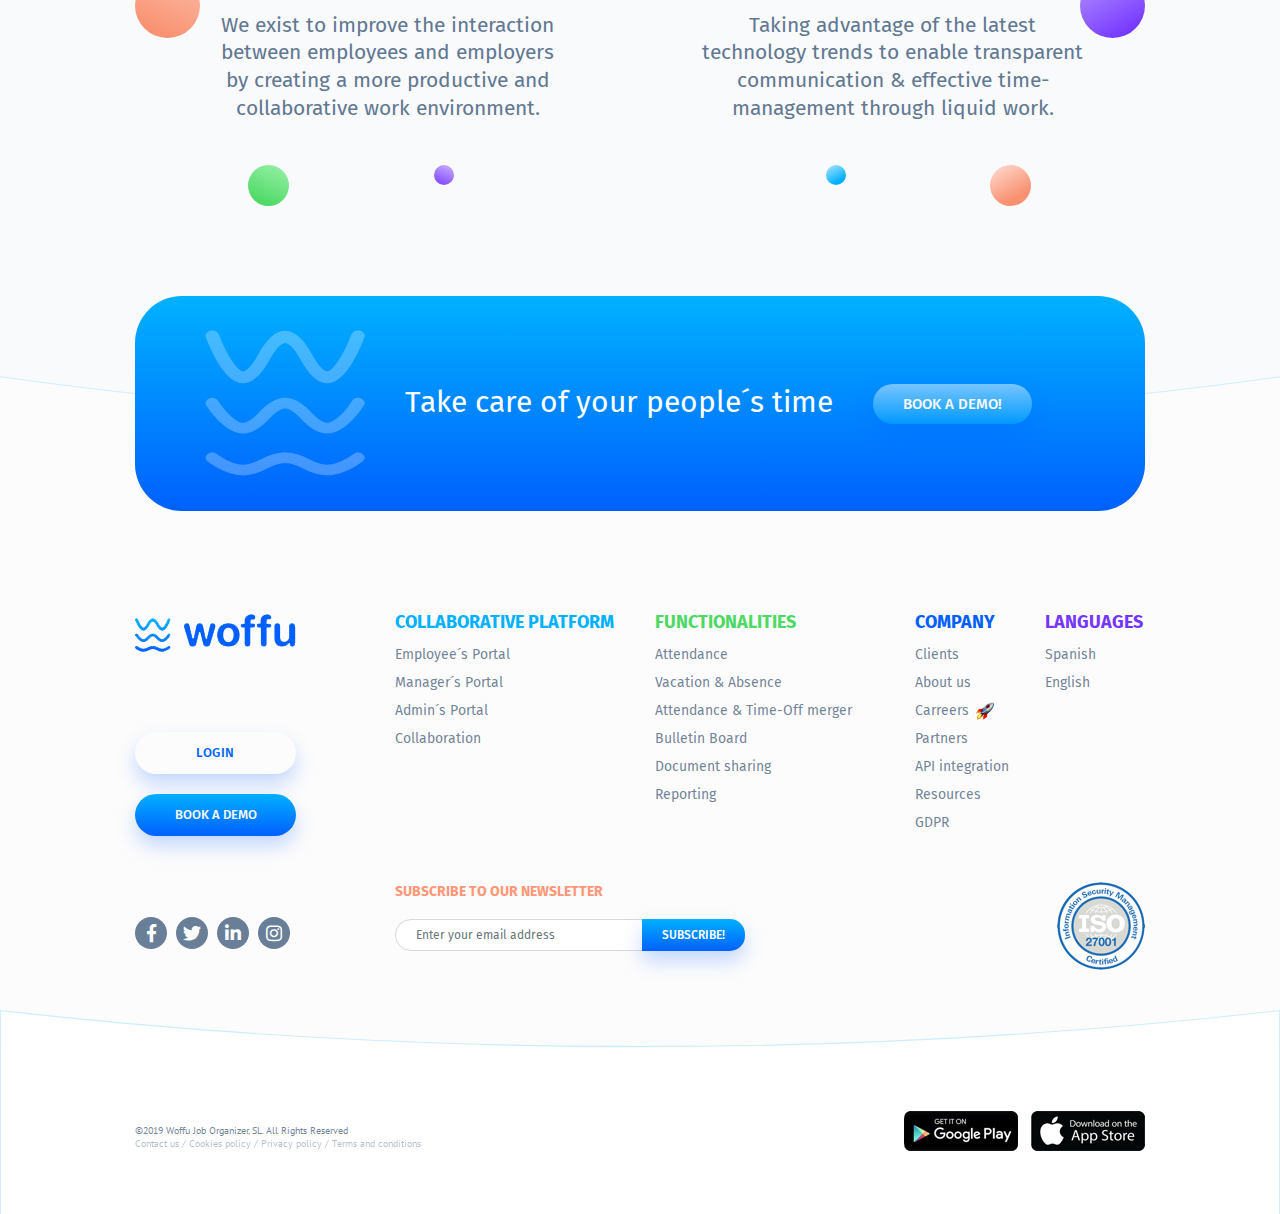
==== commit d8a4a9cd: "Header Sticky Home H1 typing effect" ====
--- a/about.html
+++ b/about.html
@@ -30,6 +30,7 @@
         <div class="container">
           <a class="navbar-brand" href="index.html">
             <img src="files/header-logo.svg" alt="woffu" width="144" height="34" />
+            <img src="files/header-logo-affix.png" alt="woffu" width="144" height="34" />
           </a>
           <button class="navbar-toggler" type="button" data-toggle="collapse" data-target="#navbarNav" aria-controls="navbarNav" aria-expanded="false" aria-label="Toggle navigation"></button>
           <div id="navbarNav" class="collapse navbar-collapse justify-content-end">
@@ -364,6 +365,20 @@
     <script src="assets/popper/1.14.7/popper-min.js"></script>
     <script src="assets/bootstrap/4.3.1/js/bootstrap.min.js"></script>
 
+    <script type="text/javascript">
+      //STICKY HEADER
+      $(window).scroll(function() {
+        if ($(window).width() > 991) {
+          if ($(document).scrollTop() > 450) {
+            $('#header').addClass('affix');
+          } else {
+            $('#header').removeClass('affix');
+          }
+        }
+      });
+    </script>
+
+    
     <!--
     <script src="https://code.jquery.com/jquery-3.3.1.slim.min.js" integrity="sha384-q8i/X+965DzO0rT7abK41JStQIAqVgRVzpbzo5smXKp4YfRvH+8abtTE1Pi6jizo" crossorigin="anonymous"></script>
     <script src="https://cdnjs.cloudflare.com/ajax/libs/popper.js/1.14.7/umd/popper.min.js" integrity="sha384-UO2eT0CpHqdSJQ6hJty5KVphtPhzWj9WO1clHTMGa3JDZwrnQq4sF86dIHNDz0W1" crossorigin="anonymous"></script>
--- a/css/style.css
+++ b/css/style.css
@@ -184,11 +184,26 @@
 */
 
 #header {
+  background: none;
   position: absolute;
   top: 30px;
   left: 0;
   right: 0;
-}
+  -webkit-transition: all .5s ease-out;
+       -moz-transition: all .5s ease-out;
+        -ms-transition: all .5s ease-out;
+         -o-transition: all .5s ease-out;
+            transition: all .5s ease-out;
+}
+
+#header.affix {
+  position: fixed;
+  background: url(../images/header.svg) no-repeat 50% 100%;
+  padding: 30px 0 25px 0;
+  top: 0;
+  z-index: 10;
+}
+
 
 #header nav {
   background: none !important;
@@ -201,6 +216,10 @@
   padding: 0; 
 }
 
+#header.affix nav {
+  color: #617892;
+}
+
 #header > nav .container {
   padding: 0 15px;
 }
@@ -212,6 +231,16 @@
   padding: 0;
 }
 
+#header > nav .navbar-brand img:nth-child(2),
+#header.affix > nav .navbar-brand img:nth-child(1) {
+  display: none;
+}
+
+#header > nav .navbar-brand img:nth-child(1),
+#header.affix > nav .navbar-brand img:nth-child(2) {
+  display: block;
+}
+
 #header > nav ul {
   list-style: none outside none;
   margin: 0;
@@ -230,6 +259,10 @@
 #header > nav li a {
   color: #fff;
   padding: 0;
+}
+
+#header.affix > nav li a {
+   color: #617892;
 }
 
 #header > nav li a:hover,
@@ -271,7 +304,6 @@
 }
 
 
-
 /* LOGIN */
 #header > nav .btn-outline-primary {
   font-size: 13px;
@@ -279,6 +311,14 @@
   margin-left: 130px;
   padding: 0;
   width: 104.4px;
+}
+
+#header.affix > nav .btn-outline-primary {
+  border-color: #00afff;
+  color: #fff;
+  background-image: -webkit-linear-gradient(#00afff, #0060ff);
+  background-image: -o-linear-gradient(#00afff, #0060ff);
+  background-image: linear-gradient(#00afff, #0060ff);
 }
 
 #header > nav .navbar-toggler {
@@ -350,37 +390,6 @@
 }
 
 
-/*.hero {
-  background: url(../images/hero.svg) no-repeat 50% 0;
-  background-size: 100% 100%;
-  color: #fff;
-  font-size: 21px;
-  font-weight: 400;
-  line-height: 26px;
-  margin-bottom: 50px;
-  padding-top: 115px;
-  padding-bottom: 275px;
-  text-align: left;
-}
-
-.hero .article {
-  margin-top: 45px;
-  max-width: 425px;
-}
-
-.hero .article h1 {
-  color: #f7f7f7;
-  font-size: 44px;
-  font-weight: 400;
-  margin-bottom: 25px;
-}
-
-.hero .article p {
-  margin: 0;
-  max-width: 506px;
-}*/
-
-
 
 /*
 --------------------------------------------------------------------------------
@@ -405,13 +414,28 @@
 }
 
 #home-hero .article {
+  margin-left: 0;
   margin-top: 55px;
   max-width: 310px;
+  text-align: left;
 }
 
 #home-hero h1 {
   font-size: 51px;
   margin-bottom: 20px;
+}
+
+#home-hero h1 a {
+  color: #fff;
+  cursor: auto;
+}
+
+#home-hero h1 a:hover,
+#home-hero h1 a:focus {
+  text-decoration: none;
+  -ms-filter:"progid:DXImageTransform.Microsoft.Alpha(Opacity=100)";
+  filter: alpha(opacity=100);
+  opacity: 1;
 }
 
 #home-hero .article .btn {
@@ -891,6 +915,7 @@
 
 #about-hero .article {
   margin-top: 45px;
+  margin-left: 0;
   max-width: 425px;
 }
 
@@ -1179,12 +1204,12 @@
 }
 
 #function-timeoff {
-  background: url(../images/function-timeoff-01.svg) no-repeat 50% 100%;
-  background-size: 100% auto;
+  /*background: url(../images/function-timeoff-01.svg) no-repeat 50% 100%;
+  background-size: 100% auto;*/
   padding-top: 70px;
 }
 
-#function-timeoff h2 {
+.function-timeoff h2 {
   background: url(../images/hr.svg) no-repeat 50% 100%;
   color: #052b53;
   font-size: 40px;
@@ -1193,15 +1218,17 @@
   text-align: center;
 }
 
-#function-timeoff-2 {
-}
-
-#function-timeoff-3 {
-  background: url(../images/function-timeoff-03.svg) no-repeat 50% 0;
+#function-timeoff-2,
+#function-timeoff-4,
+#function-timeoff-6,
+#function-timeoff-8 {
+  background: url(../images/function-timeoff-bg.svg) no-repeat 50% 0;
   background-size: 100% 100%;
 }
 
-#function-timeoff-4 {
+.function-timeoff.last {
+  padding-bottom: 200px !important;
+  margin-bottom: -120px !important;
 }
 
 .function-timeoff .content {
@@ -1237,20 +1264,22 @@
   background: url(../images/function-timeoff-green.svg) no-repeat 0 6px;
 }
 
-#function-timeoff .content ul li:nth-child(2),
-#function-timeoff-2 .content ul li:nth-child(4),
-#function-timeoff-3 .content ul li:nth-child(1) {
+.function-timeoff .content ul li:nth-child(5) {
+  background-image: url(../images/function-timeoff-green.svg);
+}
+
+.function-timeoff .content ul li:nth-child(2),
+.function-timeoff .content ul li:nth-child(6) {
   background-image: url(../images/function-timeoff-purple.svg);
 }
 
-#function-timeoff .content ul li:nth-child(3),
-#function-timeoff-2 .content ul li:nth-child(1),
-#function-timeoff-4 .content ul li:nth-child(3) {
+.function-timeoff .content ul li:nth-child(3),
+.function-timeoff .content ul li:nth-child(7) {
   background-image: url(../images/function-timeoff-orange.svg);
 }
 
-#function-timeoff-2 .content ul li:nth-child(2),
-#function-timeoff-4 .content ul li:nth-child(2) {
+.function-timeoff .content ul li:nth-child(4),
+.function-timeoff .content ul li:nth-child(8) {
   background-image: url(../images/function-timeoff-blue.svg);
 }
 
@@ -1689,6 +1718,21 @@
 */
 
 /* HERO ----------------------------------------------------------------------*/
+#clients-hero {
+  padding-bottom: 140px;
+}
+
+#clients-hero .article {
+  max-width: 630px;
+}
+
+#clients-hero p {
+  max-width: 390px;
+}
+
+#clients-hero .img {
+  margin-top: 70px;
+}
 
 
 
@@ -1720,19 +1764,24 @@
   list-style: none outside none;
 }
 
-#clients .nav .nav-link {
-  background: url(../images/clients-right.svg) no-repeat 100% 50%;
+#clients .nav li + li {
+  margin-left: 30px;
+}
+
+#clients .nav a {
+  background: url(../images/clients-right.svg) no-repeat 98% 50%;
   color: #d8d8d8;
   display: inline-block;
   font-size: 12px;
   font-weight: 400;
   letter-spacing: 0.5px;
   line-height: 20px;
-  margin: 0 30px;
+  margin: 0;
   padding: 0 30px 0 0;
 }
 
-#clients .nav .nav-link.active {
+#clients .nav a:hover,
+#clients .nav a.active {
   background-image: url(../images/clients-down.svg);
   color: #00b1ff;
   text-decoration: none;
@@ -1763,6 +1812,7 @@
   border: solid 2px #00b1ff;;
   color: #617892;
   font-size: 15px;
+  height: 100%;
   line-height: 1.2;
   margin-left: auto;
   margin-right: auto;
@@ -1798,24 +1848,16 @@
 }
 
 #clients .panel ul li {
+  background: url("../images/clients-check.svg") no-repeat -14px -12px;
   list-style: none outside none;
-  margin: 0 0 15px 0;
-  padding: 0;
-}
-
-#clients .panel ul li:before {
-  display: block;
-  background: url("../images/clients-check.svg") no-repeat 50% 50%;
-  content: "";
-  float: left;
-  height: 50px;
-  margin-right: 10px;
-  width: 40px;
-}
-
-#clients .panel.disable ul li:before {
+  margin: 0;
+  padding: 0 0 15px 50px;
+}
+
+#clients .panel.disable ul li {
   background-image: url("../images/clients-check-disable.svg");
 }
+
 
 /* CLIENTS-TEAMS -------------------------------------------------------------*/
 #clients-teams {
@@ -1833,27 +1875,57 @@
   text-align: center;
 }
 
-#clients-teams table {
-  border-collapse: collapse;
-  border-radius: 1em;
-  overflow: hidden;
-}
-
-#clients-teams td {
-  border: 1px solid white;
+#clients-teams .row {
+  border: 1px solid #fff;
+  margin-right: 0;
+  margin-left: 0;
+  -webkit-border-radius: 25px;
+  -moz-border-radius: 25px;
+  border-radius: 25px;
+}
+
+#clients-teams .row .col-lg-4 {
+  padding: 0;
+}
+
+#clients-teams .team {
+  border-top: 1px solid #fff;
   color: #cecece;
   font-size: 14px;
-  line-height: 1.36;
+  height: 100%;
+  line-height: 19px;
   letter-spacing: -0.5px;
-  padding: 25px 30px;
-}
-
-#clients-teams td .img {
+  padding: 25px 30px 80px 30px;
+  position: relative;
+}
+
+#clients-teams .row .col-lg-4:nth-child(1) .team,
+#clients-teams .row .col-lg-4:nth-child(2) .team,
+#clients-teams .row .col-lg-4:nth-child(3) .team {
+  border-top: none;
+}
+
+#clients-teams .row .col-lg-4:nth-child(1) .team,
+#clients-teams .row .col-lg-4:nth-child(2) .team,
+#clients-teams .row .col-lg-4:nth-child(4) .team,
+#clients-teams .row .col-lg-4:nth-child(5) .team {
+  border-right: 1px solid #fff;
+}
+
+#clients-teams .team .img {
   height: 40px;
 }
 
-#clients-teams td h5,
-#clients-teams td h6 {
+#clients-teams .team .b {
+  position: absolute;
+  left: 0;
+  right: 0;
+  bottom: 25px;
+  padding: 0 30px;
+}
+
+#clients-teams .team h5,
+#clients-teams .team h6 {
   color: #617892;
   font-size: 14px;
   font-weight: 500;
@@ -1862,13 +1934,16 @@
   margin: 0;
 }
 
-#clients-teams td h5 {
+#clients-teams .team h5 {
   color: #fff;
 }
 
 #clients-teams .footer {
   margin-top: 70px;
   text-align: center;
+}
+
+#clients-teams .footer .btn-primary {
 }
 
 
@@ -1903,14 +1978,25 @@
   margin-left: 25px;
   text-indent: 0;
   background-color: none;
-  border none;
-  -ms-filter:"progid:DXImageTransform.Microsoft.Alpha(Opacity=50)";
-  filter: alpha(opacity=50);
-  opacity: 0.5;
-  transition: opacity 0.6s ease;
+  border: none;
+  -ms-filter:"progid:DXImageTransform.Microsoft.Alpha(Opacity=100)";
+  filter: alpha(opacity=100);
+  opacity: 1;
+}
+
+#clients-press .carousel-indicators li .img-active,
+#clients-press .carousel-indicators li.active .img {
+  display: none;
+}
+
+#clients-press .carousel-indicators li .img,
+#clients-press .carousel-indicators li.active .img-active {
+  display: block;
 }
 
 #clients-press .carousel-indicators li.active {
+  -ms-filter:"progid:DXImageTransform.Microsoft.Alpha(Opacity=100)";
+  filter: alpha(opacity=100);
   opacity: 1;
 }
 
--- a/css/style-responsive.css
+++ b/css/style-responsive.css
@@ -773,6 +773,139 @@
 }
 
 
+
+/*
+--------------------------------------------------------------------------------
+  PAGE: CLIENTS
+--------------------------------------------------------------------------------
+*/
+
+/* HERO ----------------------------------------------------------------------*/
+#clients-hero {
+  padding-bottom: 90px;
+}
+
+#clients-hero .img {
+  margin-top: 30px;
+}
+
+
+/* CLIENTS -------------------------------------------------------------------*/
+#clients {
+  margin-bottom: 30px;
+}
+
+#clients .nav li + li {
+  margin-left: 15px;
+}
+
+#clients .img {
+  margin-left: -15px;
+  margin-right: -15px;
+}
+
+#clients .img img {
+  -webkit-border-radius: 0;
+  -moz-border-radius: 0;
+  border-radius: 0;
+}
+
+#clients .row {
+  margin-top: -30px;
+}
+
+#clients .row .col-lg-6 {
+  padding: 0;
+}
+
+#clients .panel {
+  height: auto;
+  max-width: 345px;
+  padding: 25px 15px;
+}
+
+#clients .panel.disable {
+  margin-bottom: 15px;
+}
+
+
+/* CLIENTS-TEAMS -------------------------------------------------------------*/
+#clients-teams {
+  background: url(../images/clients-teams.svg) no-repeat 10% 0;
+  background-size: auto 100%;
+  padding: 90px 0 100px 0;
+}
+
+#clients-teams h2 {
+  margin-bottom: 30px;
+  padding-bottom: 30px;
+}
+
+#clients-teams .row {
+  max-width: 310px;
+  margin-left: auto;
+  margin-right: auto;
+}
+
+#clients-teams .row .col-lg-4:first-child .team {
+  border: none;
+}
+
+#clients-teams .team {
+  border-top: 1px solid #fff !important;
+  border-right: none !important;
+  padding-bottom: 30px;
+  position: static;
+}
+
+#clients-teams .row .col-lg-4:nth-child(1) .team {
+  border-top: none !important;
+}
+
+#clients-teams .team .b {
+  margin-top: 25px;
+  padding: 0;
+  position: static;
+}
+
+#clients-teams .footer {
+  margin-top: 40px;
+}
+
+
+/* CLIENTS-PRESS -------------------------------------------------------------*/
+#clients-press {
+  background: url(../images/clients-press.svg) no-repeat 50% 100%;
+  background-size: 90% auto;
+  padding-top: 0;
+  padding-bottom: 80px;
+}
+
+#clients-press .carousel-indicators {
+  margin-bottom: 25px;
+}
+
+#clients-press .carousel-indicators li {
+  display: none;
+}
+
+#clients-press .carousel-indicators li.active {
+  display: block;
+}
+
+#clients-press .carousel-item {
+  padding-left: 25px;
+  padding-right: 25px;
+}
+
+#clients-press .carousel-control-prev, 
+#clients-press .carousel-control-next {
+  background-position: 50% 50%;
+  bottom: auto;
+  height: 40px;
+  width: 40px;
+}
+
 /*
 --------------------------------------------------------------------------------
   FOOTER
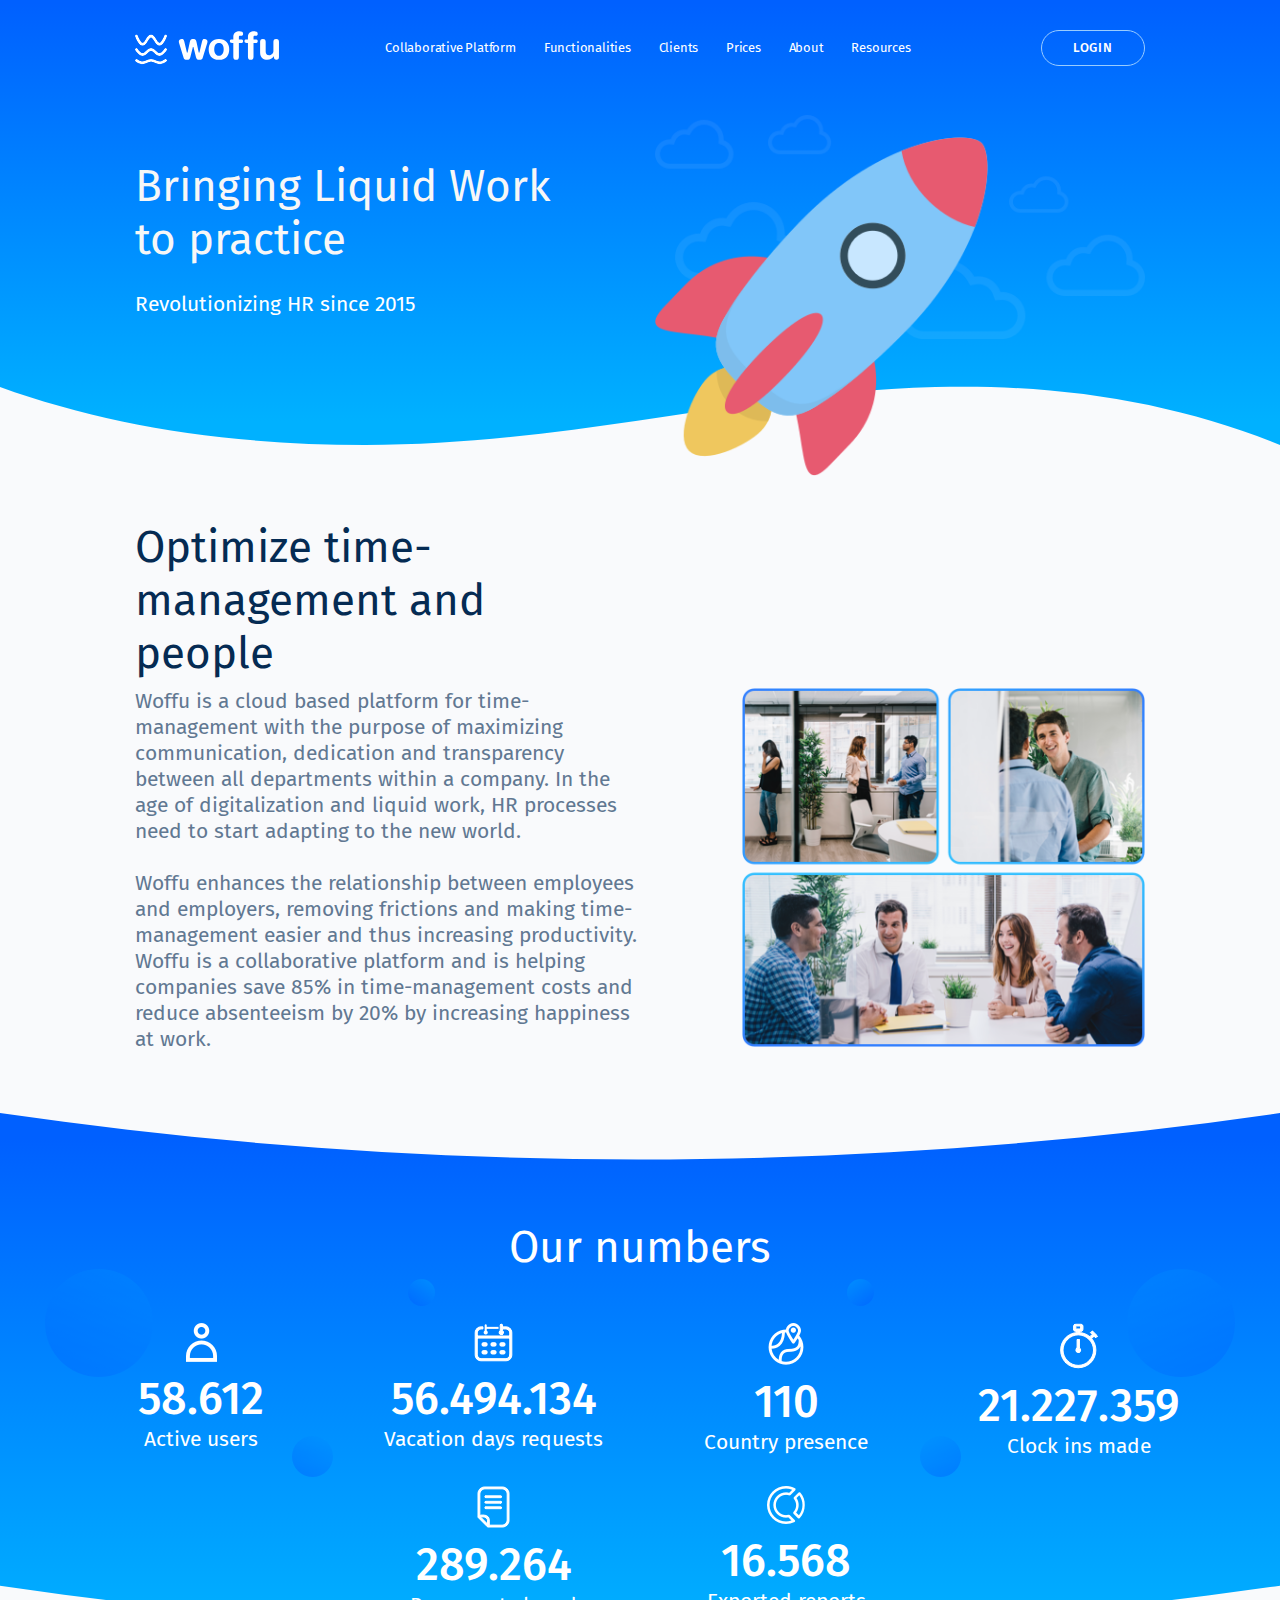
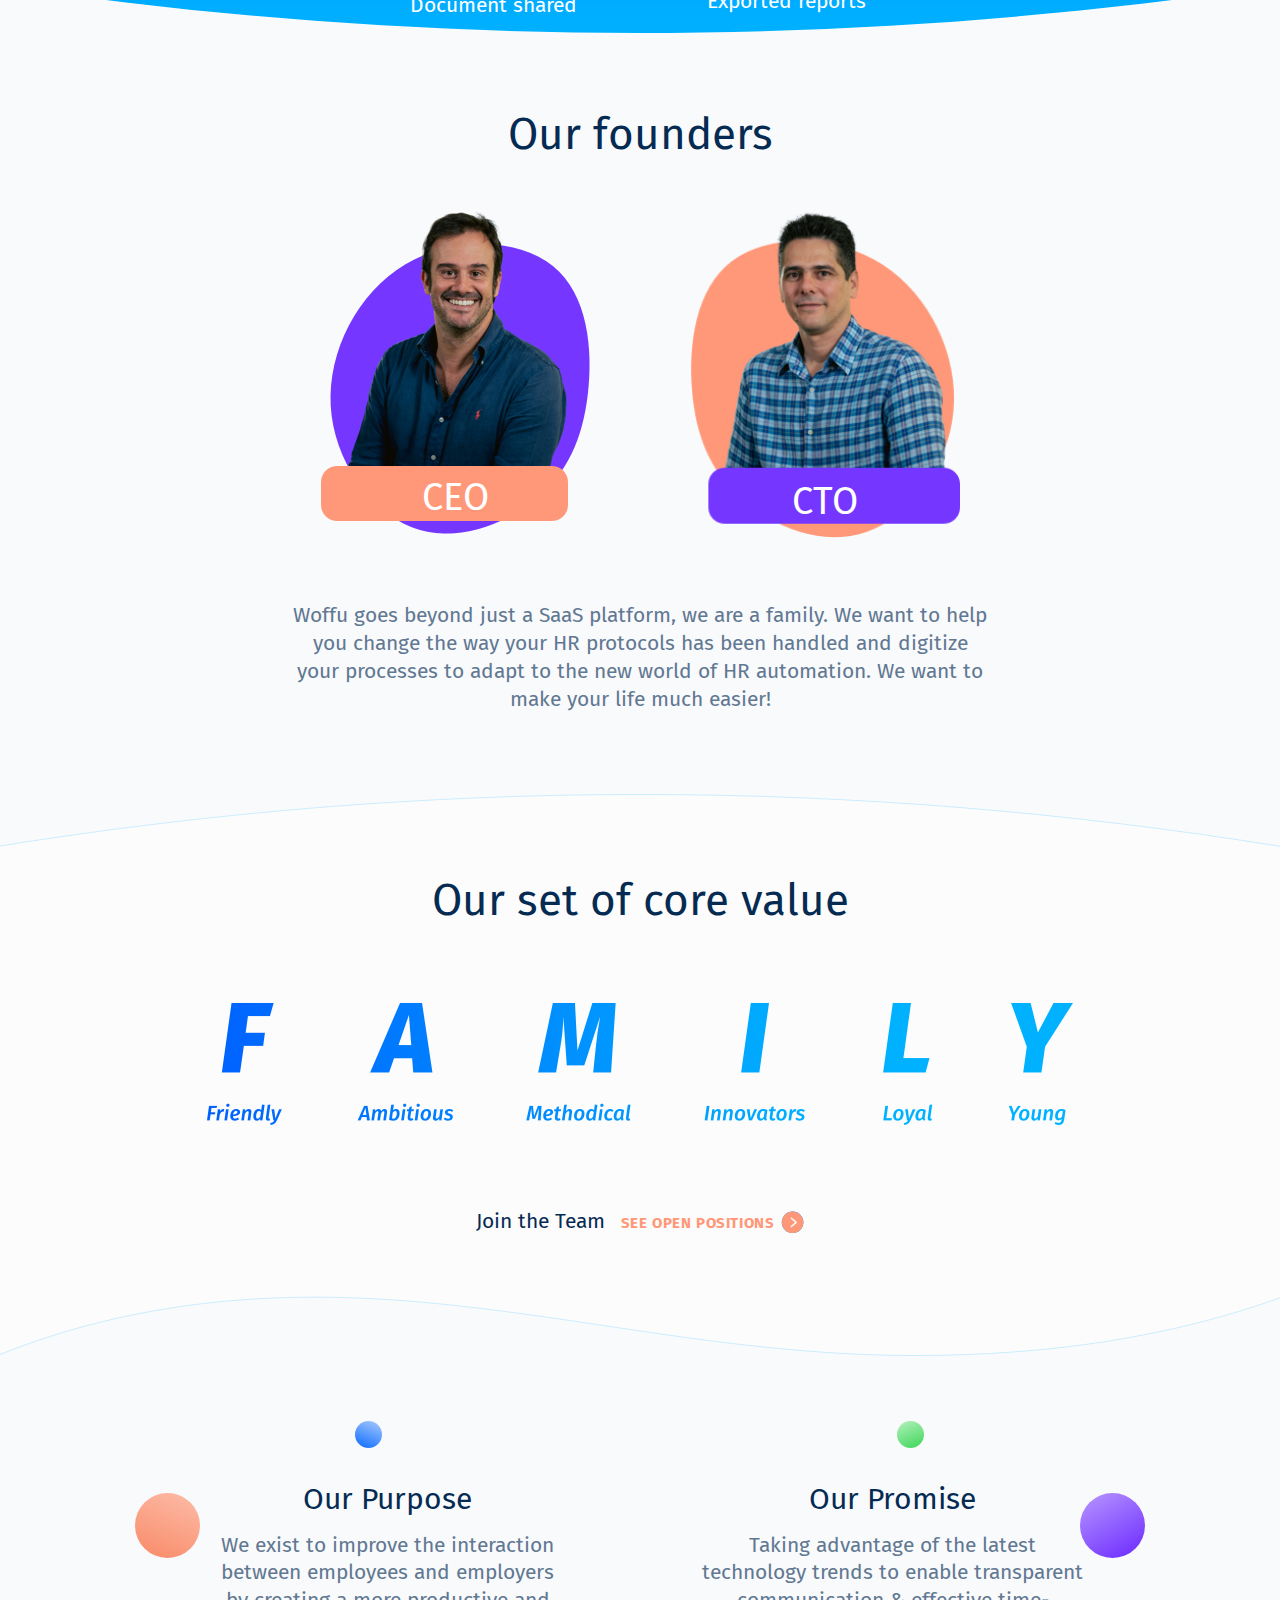
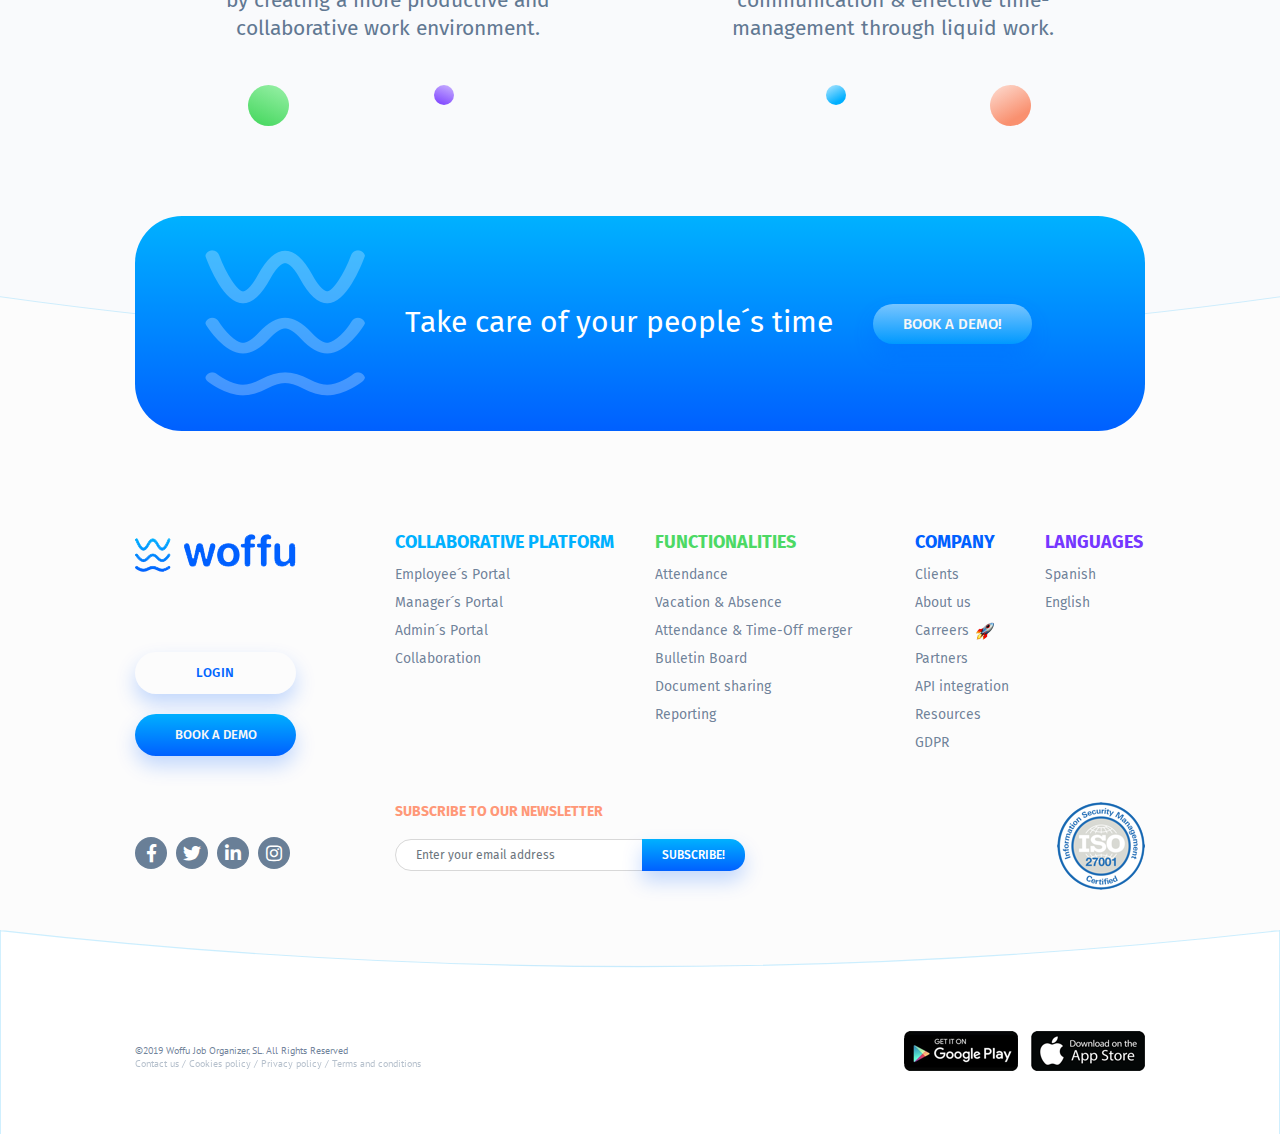
==== commit 2175da2a: "Mas..." ====
--- a/about.html
+++ b/about.html
@@ -37,7 +37,7 @@
             <ul>
               <li><a href="#">Collaborative Platform</a></li>
               <li class="dropdown">
-                <a href="#" data-toggle="dropdown">Funtionalities</a>
+                <a href="#" data-toggle="dropdown">Functionalities</a>
                 <div class="dropdown-menu" aria-labelledby="dropdownMenuButton">
                   <ul>
                     <li><a href="function.html">Attendance</a><li>
@@ -369,7 +369,7 @@
       //STICKY HEADER
       $(window).scroll(function() {
         if ($(window).width() > 991) {
-          if ($(document).scrollTop() > 450) {
+          if ($(document).scrollTop() > 100) {
             $('#header').addClass('affix');
           } else {
             $('#header').removeClass('affix');
@@ -377,7 +377,6 @@
         }
       });
     </script>
-
     
     <!--
     <script src="https://code.jquery.com/jquery-3.3.1.slim.min.js" integrity="sha384-q8i/X+965DzO0rT7abK41JStQIAqVgRVzpbzo5smXKp4YfRvH+8abtTE1Pi6jizo" crossorigin="anonymous"></script>
--- a/css/style.css
+++ b/css/style.css
@@ -185,23 +185,26 @@
 
 #header {
   background: none;
+  background-size: 100% 0;
   position: absolute;
   top: 30px;
   left: 0;
   right: 0;
-  -webkit-transition: all .5s ease-out;
-       -moz-transition: all .5s ease-out;
-        -ms-transition: all .5s ease-out;
-         -o-transition: all .5s ease-out;
-            transition: all .5s ease-out;
+  -webkit-transition: background-size .5sn;
+       -moz-transition: background-size .5s;
+        -ms-transition: background-size .5s;
+         -o-transition: background-size .5s;
+            transition: background-size .5s;
 }
 
 #header.affix {
   position: fixed;
-  background: url(../images/header.svg) no-repeat 50% 100%;
+  background: url(../images/header.svg) no-repeat 50% 0;
+  background-size: 100% 100%;
   padding: 30px 0 25px 0;
   top: 0;
   z-index: 10;
+  /*box-shadow: 0 2px 4px 0 #0000000c;*/
 }
 
 
@@ -284,6 +287,10 @@
   box-shadow: 0 3px 31px 0 #00000016, 0 3px 31px 0 #00000012;
 }
 
+#header.affix  > nav .dropdown .dropdown-menu {
+  background: #fff;
+}
+
 #header > nav .dropdown .dropdown-menu ul,
 #header > nav .dropdown .dropdown-menu ul li {
   display: block;
@@ -303,6 +310,10 @@
   padding: 0; 
 }
 
+#header.affix  > nav .dropdown .dropdown-menu a {
+  color: #617892;
+}
+
 
 /* LOGIN */
 #header > nav .btn-outline-primary {
@@ -319,6 +330,7 @@
   background-image: -webkit-linear-gradient(#00afff, #0060ff);
   background-image: -o-linear-gradient(#00afff, #0060ff);
   background-image: linear-gradient(#00afff, #0060ff);
+  box-shadow: 0 10px 20px 0 #0060ff39;  
 }
 
 #header > nav .navbar-toggler {
@@ -425,17 +437,8 @@
   margin-bottom: 20px;
 }
 
-#home-hero h1 a {
-  color: #fff;
-  cursor: auto;
-}
-
-#home-hero h1 a:hover,
-#home-hero h1 a:focus {
-  text-decoration: none;
-  -ms-filter:"progid:DXImageTransform.Microsoft.Alpha(Opacity=100)";
-  filter: alpha(opacity=100);
-  opacity: 1;
+#home-hero h1 .wrap { 
+  border-right: 0.08em solid #ffcc4d;
 }
 
 #home-hero .article .btn {
@@ -964,7 +967,7 @@
   background: url(../images/about-numbers-01.png) no-repeat 5% 50%,
               url(../images/about-numbers-02.png) no-repeat 95% 50%;
   padding-top: 105px; 
-  padding-bottom: 80px; 
+  padding-bottom: 0; 
   max-width: 1440px;
   margin: 0 auto;
 }
--- a/css/style-responsive.css
+++ b/css/style-responsive.css
@@ -168,6 +168,7 @@
   padding-top: 0;
   margin-top: 0;
   max-width: none;
+  text-align: center;
 }
 
 #home-hero h1 {
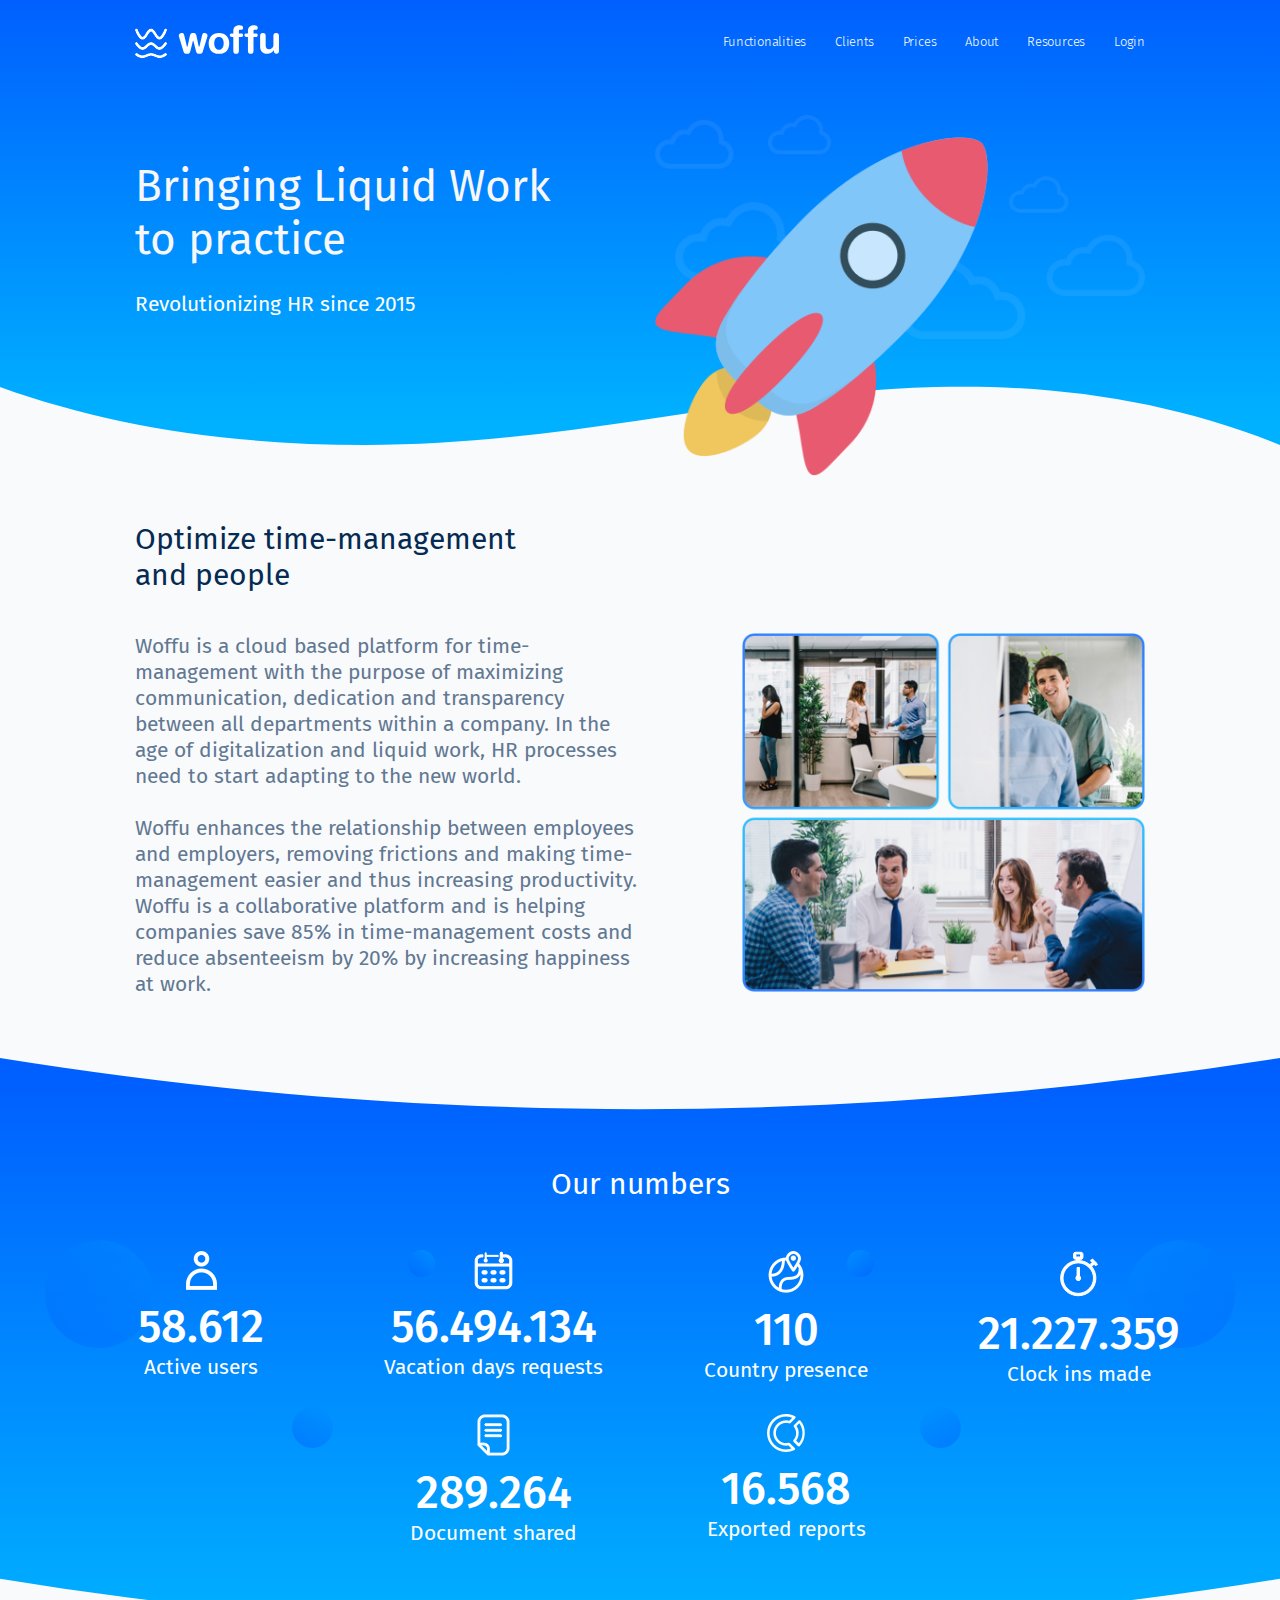
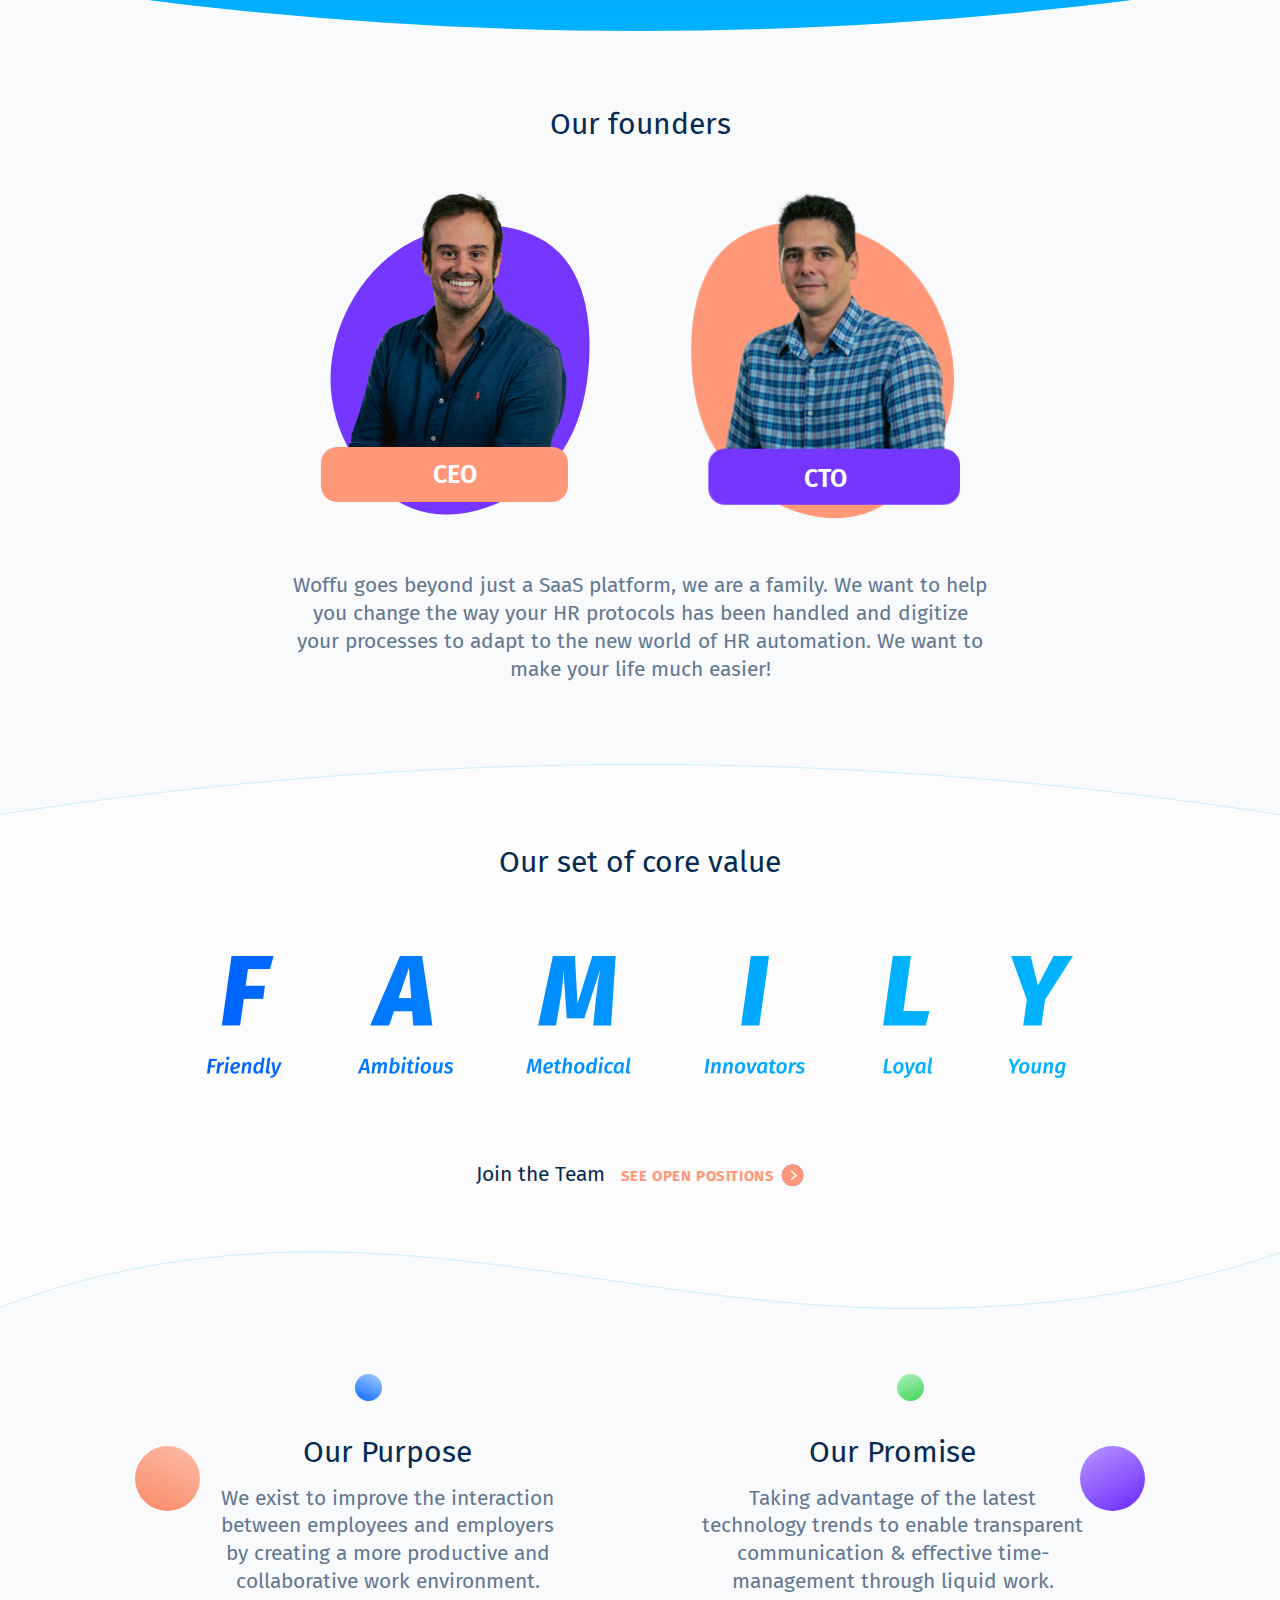
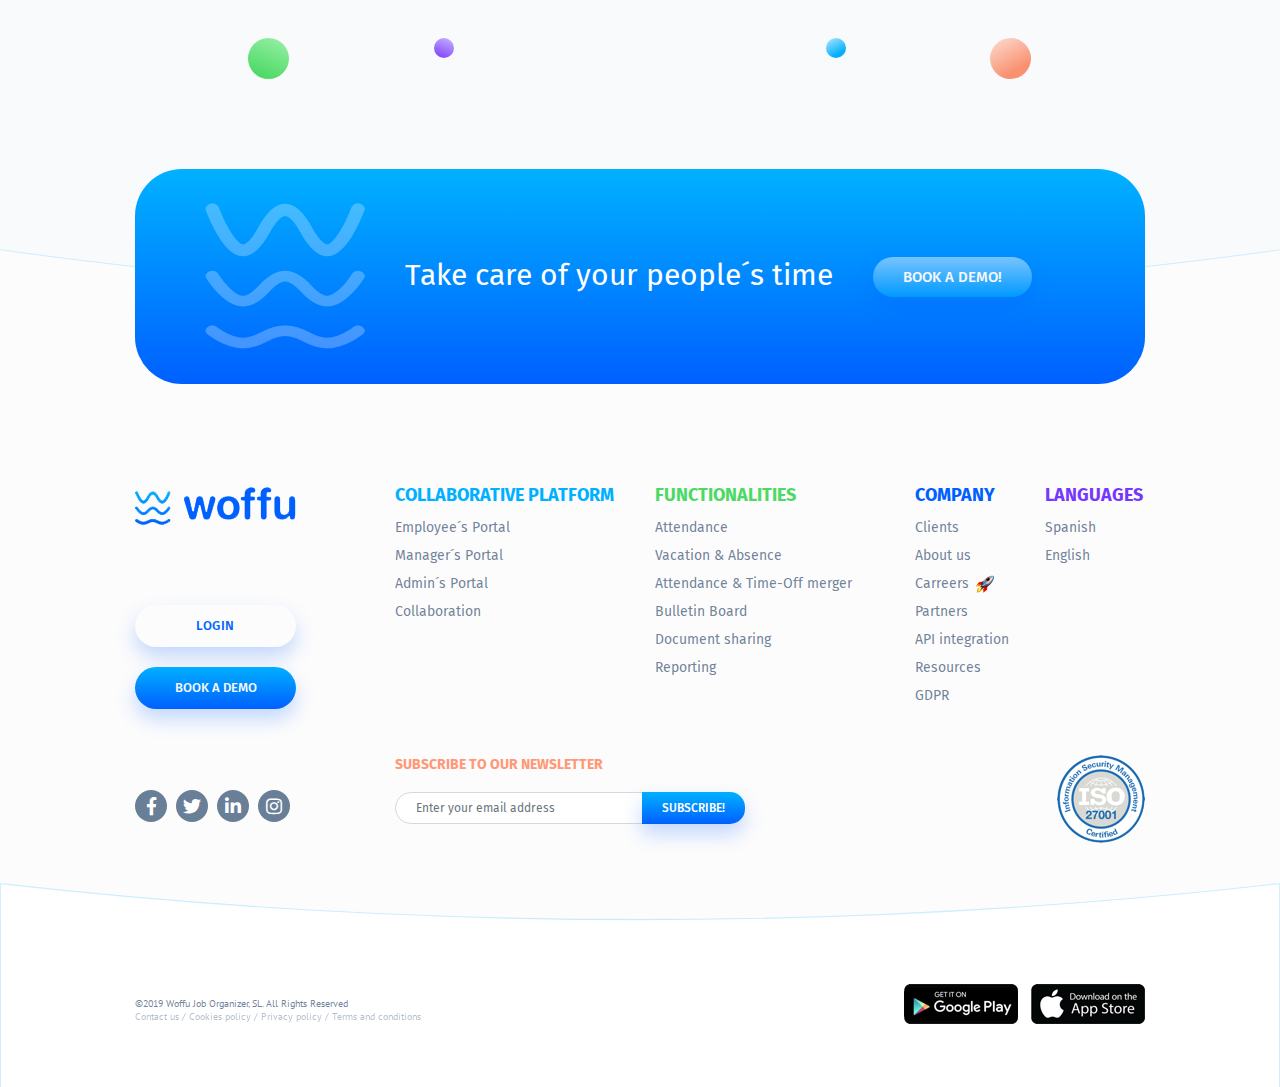
==== commit 1e3e18ef: "Varios" ====
--- a/about.html
+++ b/about.html
@@ -35,12 +35,10 @@
           <button class="navbar-toggler" type="button" data-toggle="collapse" data-target="#navbarNav" aria-controls="navbarNav" aria-expanded="false" aria-label="Toggle navigation"></button>
           <div id="navbarNav" class="collapse navbar-collapse justify-content-end">
             <ul>
-              <li><a href="#">Collaborative Platform</a></li>
               <li class="dropdown">
                 <a href="#" data-toggle="dropdown">Functionalities</a>
                 <div class="dropdown-menu" aria-labelledby="dropdownMenuButton">
                   <ul>
-                    <li><a href="function.html">Attendance</a><li>
                     <li><a href="function.html">Vacation &amp; Absence</a></li>
                     <li><a href="function.html">Attendance &amp; Time-Off merger</a></li>
                     <li><a href="function.html">Bulletin Board</a></li>
@@ -53,9 +51,10 @@
               <li><a href="pricing.html">Prices</a></li>
               <li class="active"><a href="about.html">About</a></li>
               <li><a href="#">Resources</a></li>
+              <li><a href="#">Login</a></li>
             </ul>
             <form class="form-inline">
-              <button class="btn btn-outline-primary" type="submit">login</button>
+              <button class="btn btn-outline-primary" type="submit">SIGN UP!</button>
             </form>
           </div>
         </div>
@@ -171,7 +170,7 @@
             <li><img src="files/about-family-l.png" alt="" width="56" height="123" /></li>
             <li><img src="files/about-family-y.png" alt="" width="68" height="123" /></li>
           </ul>
-          <div class="join">Join the Team <a href="#">SEE OPEN POSITIONS</a></div>
+          <div class="join">Join the Team <a href="carreers.html">SEE OPEN POSITIONS</a></div>
         </div><!-- /.container -->
       </section><!-- /#about-family -->
 
@@ -332,7 +331,7 @@
               <div class="copyright">
                 ©2019 Woffu Job Organizer, SL. All Rights Reserved
                 <ul>
-                  <li><a href="#">Contact us</a></li>
+                  <li><a href="contact.html">Contact us</a></li>
                   <li><a href="#">Cookies policy</a></li>
                   <li><a href="#">Privacy policy</a></li>
                   <li><a href="#">Terms and conditions</a></li>
--- a/css/style.css
+++ b/css/style.css
@@ -186,10 +186,12 @@
 #header {
   background: none;
   background-size: 100% 0;
+  padding: 25px 0 35px 0;
   position: absolute;
-  top: 30px;
+  top: 0;
   left: 0;
   right: 0;
+  z-index: 1;
   -webkit-transition: background-size .5sn;
        -moz-transition: background-size .5s;
         -ms-transition: background-size .5s;
@@ -201,8 +203,7 @@
   position: fixed;
   background: url(../images/header.svg) no-repeat 50% 0;
   background-size: 100% 100%;
-  padding: 30px 0 25px 0;
-  top: 0;
+  padding-bottom: 30px;
   z-index: 10;
   /*box-shadow: 0 2px 4px 0 #0000000c;*/
 }
@@ -212,8 +213,8 @@
   background: none !important;
   color: #f7f7f7;
   font-size: 13px;
-  font-weight: 400;
-  line-height: 34.6px;
+  font-weight: 300;
+  line-height: 26px;
   letter-spacing: -0.2px;
   margin: 0;
   padding: 0; 
@@ -303,8 +304,8 @@
   color: #f7f7f7;
   display: block;
   font-size: 13px;
-  font-weight: 400;
-  line-height: 34.6px;
+  font-weight: 300;
+  line-height: 26px;
   letter-spacing: -0.2px;
   margin: 0;
   padding: 0; 
@@ -317,14 +318,16 @@
 
 /* LOGIN */
 #header > nav .btn-outline-primary {
+  display: none;
   font-size: 13px;
   line-height: 34px;
-  margin-left: 130px;
+  margin-left: 40px;
   padding: 0;
   width: 104.4px;
 }
 
 #header.affix > nav .btn-outline-primary {
+  display: inline-block;
   border-color: #00afff;
   color: #fff;
   background-image: -webkit-linear-gradient(#00afff, #0060ff);
@@ -355,7 +358,8 @@
 */
 
 #main {
-  padding-bottom: 170px
+  padding-bottom: 170px;
+  z-index: 2;
 }
 
 
@@ -944,6 +948,8 @@
 }
 
 #about-optimize h2 {
+  font-size: 30px;
+  margin-bottom: 40px;
   max-width: 420px;
 }
 
@@ -967,7 +973,7 @@
   background: url(../images/about-numbers-01.png) no-repeat 5% 50%,
               url(../images/about-numbers-02.png) no-repeat 95% 50%;
   padding-top: 105px; 
-  padding-bottom: 0; 
+  padding-bottom: 70px; 
   max-width: 1440px;
   margin: 0 auto;
 }
@@ -978,6 +984,7 @@
 
 #about-numbers h2 {
   color: #fff;
+  font-size: 30px;
   margin: 3px 0 37px;
 }
 
@@ -1021,6 +1028,7 @@
 }
 
 #about-founders h2 {
+  font-size: 30px;
   margin-bottom: 50px;
 }
 
@@ -1043,7 +1051,9 @@
 
 #about-founders li h3 {
   color: #fff;
-  margin-top: -60px;
+  font-size: 25px;
+  font-weight: 600;
+  margin-top: -55px;
   text-align: center;
 }
 
@@ -1064,6 +1074,7 @@
 }
 
 #about-family h2 {
+  font-size: 30px;
   margin-bottom: 75px;
 }
 
@@ -1361,7 +1372,7 @@
   margin-right: -23px;
 }
 
-#function-others .row .col-lg-6 {
+#function-others .row > div  {
   padding-left: 23px;
   padding-right: 23px;
 }
@@ -1380,6 +1391,7 @@
   background: url(../images/function-others.svg) no-repeat 0 0;
   background-size: 100% 100%;
   color: #617892;
+  display: block;
   font-size: 14px;
   line-height: 1.43;
   margin-top: 46px;
@@ -1391,8 +1403,12 @@
 }
 
 #function-others .content:hover {
+  text-decoration: none;
   -webkit-box-shadow: 0 4px 38px 0 #00b1ff42; 
   box-shadow: 0 4px 38px 0 #00b1ff42; 
+  -ms-filter:"progid:DXImageTransform.Microsoft.Alpha(Opacity=100)";
+  filter: alpha(opacity=100);
+  opacity: 1;
 }
 
 #function-others .row .col-lg-6:nth-child(1) .content, 
@@ -1402,16 +1418,17 @@
 
 #function-others .content .img {
   float: left;
-}
-
-#function-others .content .text {
-  margin-left: 100px; 
-}
-
-#function-others .content h3 {
+  height: 120px;
+  width: 100px;
+}
+
+#function-others .content b {
   color: #052b53;
+  display: block;
   font-size: 18px;
+  font-weight: 400;
   line-height: 24px;
+  margin-bottom: 7px;
 }
 
 #function-others .content .more {
@@ -1422,6 +1439,7 @@
   font-weight: 500;
   letter-spacing: 0.5px;
   line-height: 20px;
+  margin-top: 28px;
   padding-right: 30px;
   text-transform: uppercase;
 }
@@ -1701,8 +1719,8 @@
 }
 
 #about-numbers.pricing > div {
-  background: url(../images/pricing-numbers-l.svg) no-repeat 5% 80%, 
-              url(../images/pricing-numbers-r.svg) no-repeat 95% 80%;
+  background: url(../images/pricing-numbers-l.svg) no-repeat 10% 100%, 
+              url(../images/pricing-numbers-r.svg) no-repeat 90% 100%;
 }
 
 #about-numbers.pricing h2 {
@@ -1974,6 +1992,7 @@
 }
 
 #clients-press .carousel-indicators li {
+  background: none;
   display: inline-block;
   width: auto;
   height: auto;
@@ -2059,6 +2078,214 @@
   opacity: 1;
 }
 
+
+
+/*
+--------------------------------------------------------------------------------
+  PAGE: CONTACT-US
+--------------------------------------------------------------------------------
+*/
+
+/* HERO ----------------------------------------------------------------------*/
+#contact-us-hero {
+  padding-bottom: 230px;
+}
+
+#contact-us-hero .article {
+  max-width: 630px;
+}
+
+#contact-us-hero p {
+  max-width: 390px;
+}
+
+
+/* CONTACT-US ----------------------------------------------------------------*/
+#contact-us {
+  background: url(../images/contact-us.svg) no-repeat 50% 100%;
+  margin-top: -185px;
+  padding-bottom: 140px;
+}
+
+#contact-us .container {
+  max-width: 950px;
+}
+
+#contact-us .row {
+  margin-left: -20px;
+  margin-right: -20px;
+}
+
+#contact-us .row > div {
+  padding-left: 20px;
+  padding-right: 20px;
+}
+
+#contact-us .panel {
+  background: #fff;
+  color: #617892;
+  font-size: 21px;
+  margin-left: auto;
+  margin-right: auto;
+  max-width: 280px;
+  padding: 10px 10px 50px 10px;
+  text-align: center;
+  border-radius: 25px;
+  box-shadow: 0 3px 6px 0 #00000019, 0 3px 6px 0 #00000019;
+}
+
+#contact-us .panel.email,
+#contact-us .panel.phone {
+  margin-top: 30px;
+}
+
+#contact-us .panel .img {
+  height: 89px;
+  margin: -50px auto 35px auto;
+  padding-top: 22px;
+  text-align: center;
+  width: 89px;
+}
+
+#contact-us .panel.email .img {
+  background: url(../images/contact-us-email.svg) no-repeat 50% 50%;
+  padding-top: 34px;
+}
+#contact-us .panel.address .img {
+  background: url(../images/contact-us-address.svg) no-repeat 50% 50%;
+}
+#contact-us .panel.phone .img {
+  background: url(../images/contact-us-phone.svg) no-repeat 50% 50%;
+  padding-top: 25px;
+}
+
+#contact-us .panel a {
+  color: #617892
+}
+
+
+/*
+--------------------------------------------------------------------------------
+  PAGE: CARREERS
+--------------------------------------------------------------------------------
+*/
+
+/* HERO ----------------------------------------------------------------------*/
+#carreers-hero {
+  background: url(../images/carreers-hero.jpg) no-repeat 50% 100%;
+  padding-top: 0; 
+  padding-bottom: 0; 
+}
+
+#carreers-hero .inner {
+  background: url(../images/carreers-hero.svg) no-repeat 50% 0;
+  background-size: 100% auto;
+  padding-top: 80px;
+  padding-bottom: 320px;
+}
+
+#carreers-hero .article {
+  max-width: none;
+}
+
+
+
+/* CARREERS ----------------------------------------------------------------*/
+#carreers {
+}
+
+#carreers h2 {
+  font-size: 30px;
+  line-height: 1;
+  margin-bottom: 10px;
+  text-align: center;
+}
+
+#carreers .intro {
+  background: url(../images/hr.svg) no-repeat 50% 100%;
+  font-size: 15px;
+  line-height: 1.4;
+  margin: 0 auto 45px auto;
+  max-width: 606px;
+  padding-bottom: 25px;
+  text-align: center;
+}
+
+#carreers .labels, 
+#carreers .positions { 
+  margin-left: 0;
+  margin-right: 0;
+}
+
+#carreers .labels > div , 
+#carreers .positions > div { 
+  padding-left: 0;
+  padding-right: 0;
+}
+
+
+#carreers .labels {
+  color: #052b53;
+  font-size: 15px;
+  font-weight: 500;
+  line-height: 1.6;  
+}
+
+#carreers .position,
+#carreers .location  {
+  padding: 15px 0 15px 45px;
+}
+
+#carreers .positions {
+  border: 2px solid rgba(0, 177, 255, 0.2);
+  -webkit-border-radius: 25px;
+  -moz-border-radius: 25px;
+  border-radius: 25px;
+}
+
+#carreers .positions .location  {
+  background: url(../images/icon-location.svg) no-repeat 35px 50%;
+  border-left: 2px solid rgba(0, 177, 255, 0.2);
+  padding-left: 70px;
+}
+
+#carreers .positions .position,
+#carreers .positions .location,
+#carreers .positions .link {
+  border-top: 2px solid rgba(0, 177, 255, 0.2);
+}
+
+#carreers .positions > div:nth-child(1) .position,
+#carreers .positions > div:nth-child(2) .location,
+#carreers .positions > div:nth-child(3) .link {
+  border-top: none;
+}
+
+#carreers .positions,
+#carreers .positions .link a {
+  color: #052b53;
+  font-weight: 300;
+  font-size: 15px;
+  line-height: 1.6;
+}
+
+#carreers .positions .link {
+  height: 100%;
+}
+
+#carreers .positions .link a {
+  background: url(../images/icon-right.svg) no-repeat 0 50%;
+  display: block;
+  height: 100%;
+  width: 100%;
+  text-indent: -9999px;
+}
+
+
+
+
+
+
 /*
 --------------------------------------------------------------------------------
   FOOTER
--- a/css/style-responsive.css
+++ b/css/style-responsive.css
@@ -50,11 +50,6 @@
   padding: 0 10px;
 }
   
-#header {
-  top: 15px;
-  z-index: 1;
-}
-
 #header > nav {
   padding: 0; 
 }
@@ -90,6 +85,23 @@
 #header > nav li a {
   display: block;
   padding: 10px 0;
+}
+
+#header > nav .dropdown .dropdown-menu {
+  background: none;
+  border-color: #ccc;
+  display: block;
+  float: none;
+  margin: 0;
+  margin-top: -10px;
+  min-width: auto;
+  padding: 10px 0;
+  position: static;
+  box-shadow: 0 0 0 0 #00000016, 0 3px 31px 0 #00000012;
+}
+
+#header > nav .dropdown .dropdown-menu a {
+  line-height: inherit;
 }
 
 #header > nav form {
@@ -656,11 +668,21 @@
 
 #function-others .content .img {
   float: none;
-  margin-bottom: 25px;
-}
-
-#function-others .content .text {
-  margin-left: 0; 
+  display: block;
+  height: auto;
+  width: 100%;
+  margin-bottom: 20px;
+}
+
+#function-others .content .more {
+  display: block;
+  font-size: 12px;
+  font-weight: 500;
+  letter-spacing: 0.5px;
+  line-height: 20px;
+  margin-top: 20px;
+  padding-right: 30px;
+  text-transform: uppercase;
 }
 
 
@@ -906,6 +928,100 @@
   height: 40px;
   width: 40px;
 }
+
+
+/* HERO ----------------------------------------------------------------------*/
+#contact-us-hero {
+  background-image: url(../images/hero-sm.svg);
+  background-size: 100% 100%;
+  padding-bottom: 180px;
+}
+
+#contact-us-hero .article {
+}
+
+#contact-us-hero h1 {
+  font-size: 38px;
+  margin-bottom: 7px; 
+}
+
+#contact-us-hero p {
+  font-size: 15px; 
+  line-height: 20px;
+}
+
+
+/* CONTACT-US ----------------------------------------------------------------*/
+#contact-us {
+  background-size: 90% auto;
+  margin-top: -120px;
+  padding-bottom: 90px;
+}
+
+
+#contact-us .panel {
+  font-size: 19px;
+}
+
+#contact-us .panel.email,
+#contact-us .panel.phone {
+  margin-top: 0;
+}
+
+#contact-us .panel.address {
+  margin-top: 80px;
+  margin-bottom: 80px;
+}
+
+#contact-us .panel .img {
+  height: 89px;
+  margin: -50px auto 35px auto;
+  padding-top: 22px;
+  text-align: center;
+  width: 89px;
+}
+
+#contact-us .panel.email .img {
+  background: url(../images/contact-us-email.svg) no-repeat 50% 50%;
+  padding-top: 34px;
+}
+#contact-us .panel.address .img {
+  background: url(../images/contact-us-address.svg) no-repeat 50% 50%;
+}
+#contact-us .panel.phone .img {
+  background: url(../images/contact-us-phone.svg) no-repeat 50% 50%;
+  padding-top: 25px;
+}
+
+#contact-us .panel a {
+  color: #617892
+}
+
+
+/*
+--------------------------------------------------------------------------------
+  PAGE: CARREERS
+--------------------------------------------------------------------------------
+*/
+
+/* HERO ----------------------------------------------------------------------*/
+#carreers-hero .inner {
+  background-image: url(../images/carreers-hero-sm.svg);
+  background-size: 100% auto;
+  padding-top: 80px;
+  padding-bottom: 320px;
+}
+
+
+
+/* CARREERS ----------------------------------------------------------------*/
+#carreers .labels > .col-lg-6:nth-child(2),
+#carreers .positions > .col-lg-5 {
+  display: none;
+}
+
+
+
 
 /*
 --------------------------------------------------------------------------------
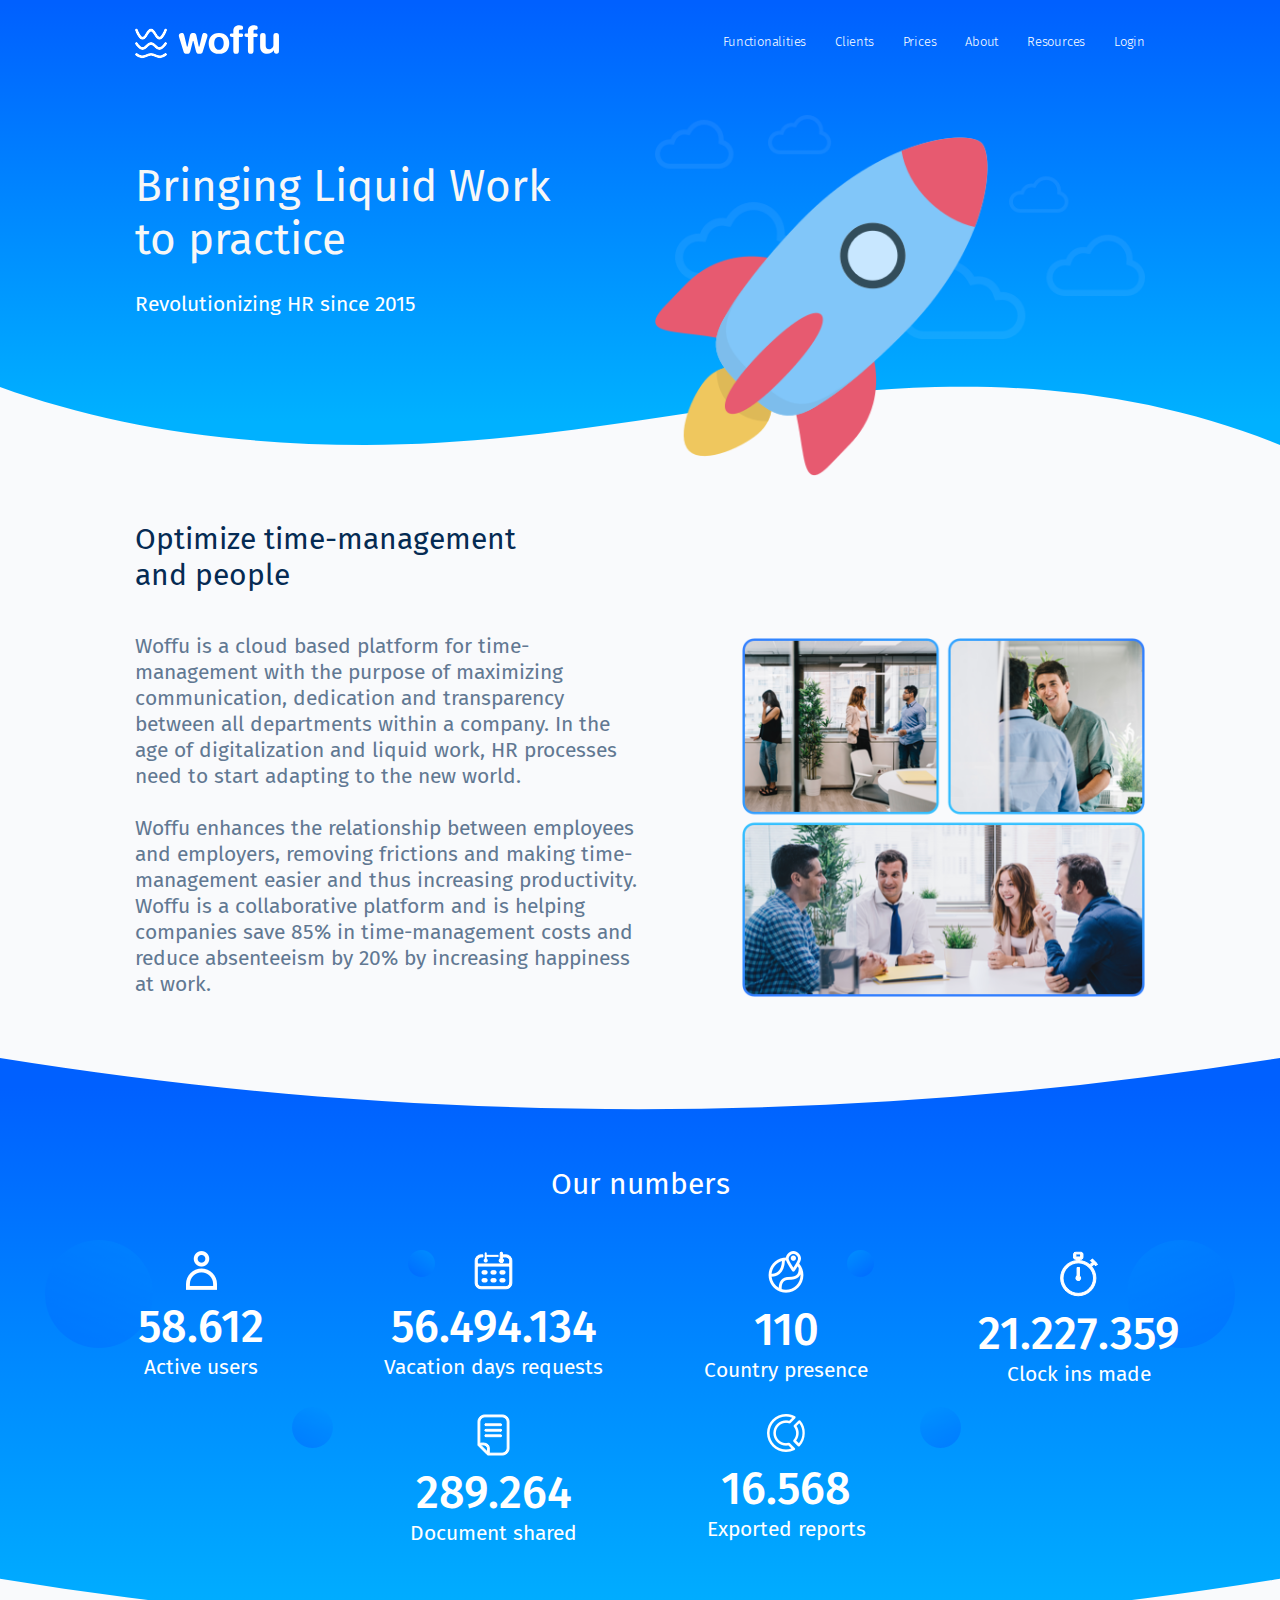
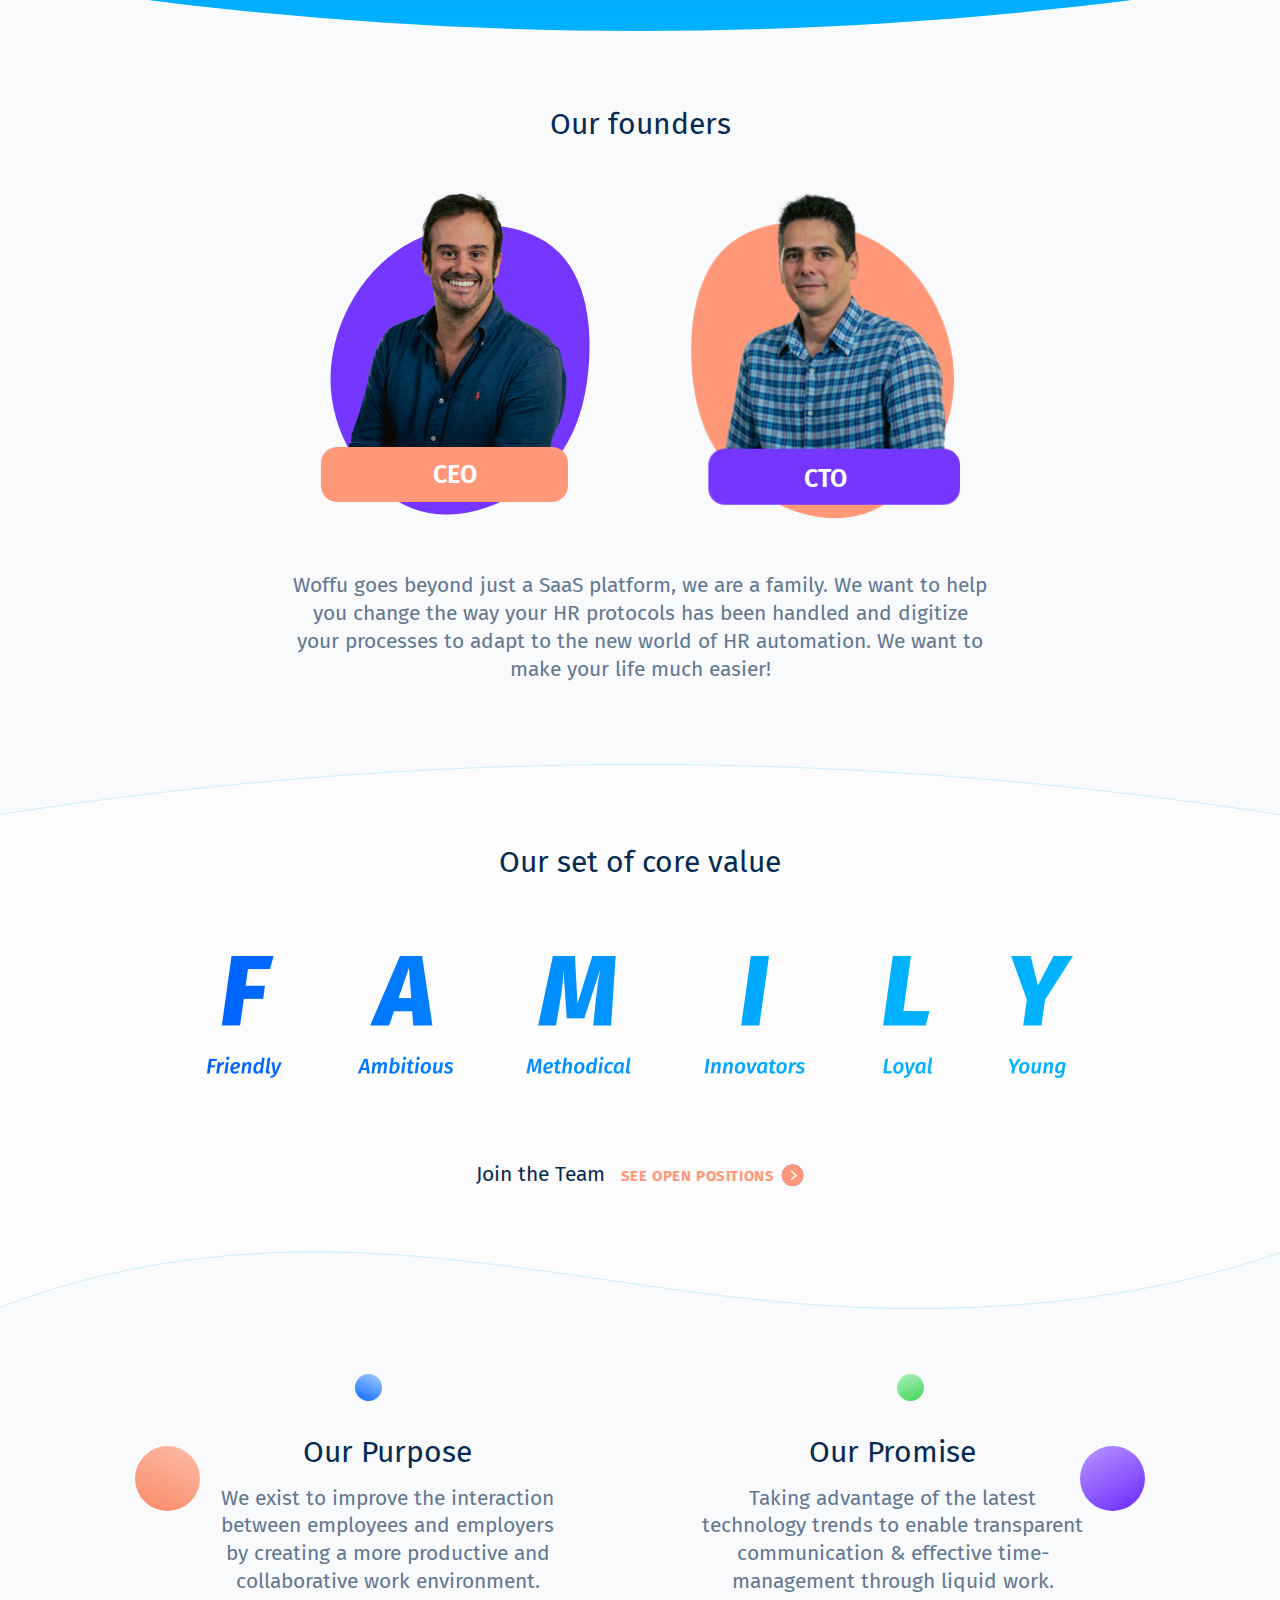
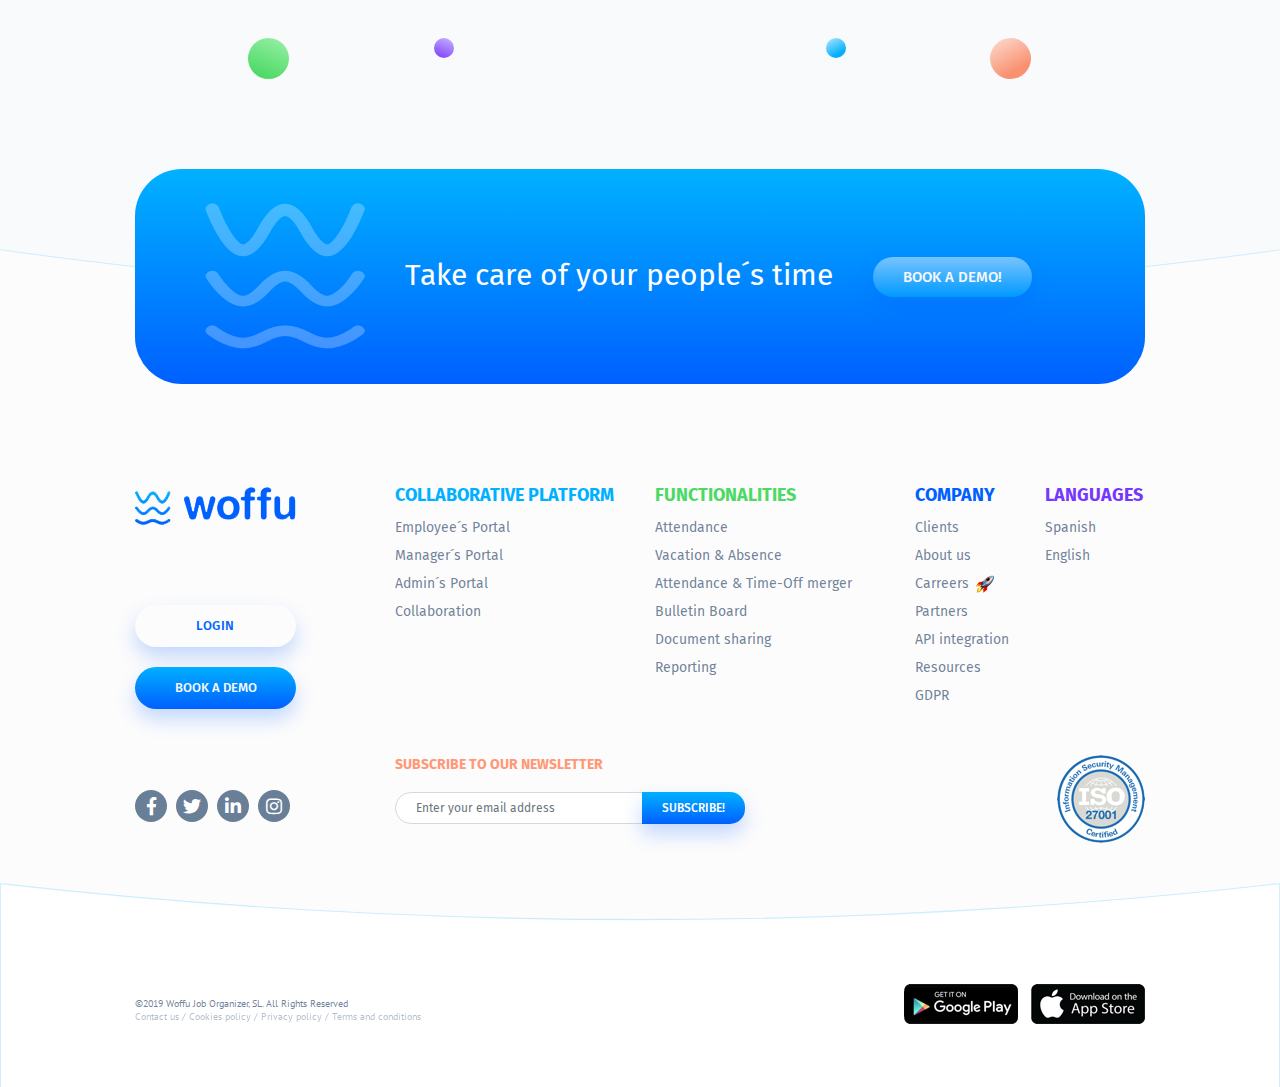
==== commit 74aea0d0: "Pagina Carreers terminada, parece al final logre una combinacion estable de las imagenes en hero." ====
--- a/about.html
+++ b/about.html
@@ -84,6 +84,7 @@
           <h2>Optimize time-management and people</h2>
           <div class="row">
             <div class="col-lg-7">
+
               <p>
                 Woffu is a cloud based platform for time-management with the purpose of maximizing communication, dedication and transparency between all departments within a company.
                 In the age of digitalization and liquid work, HR processes need to start adapting to the new world.
@@ -91,9 +92,14 @@
               <p>
                 Woffu enhances the relationship between employees and employers, removing frictions and making time-management easier and thus increasing productivity. Woffu is a collaborative platform and is helping companies save 85% in time-management costs and reduce absenteeism by 20% by increasing happiness at work.
               </p>
+
             </div><!-- /.col-lg-7 -->
             <div class="col-lg-5">
-              <img src="files/about-optimize.png" alt="" width="427" height="380" />
+
+              <div class="img">
+                <img src="files/about-optimize.png" alt="" width="427" height="380" />  
+              </div><!-- /.img -->
+              
             </div><!-- /.col-lg-5 -->
           </div>
           <!-- /.row -->
@@ -365,16 +371,17 @@
     <script src="assets/bootstrap/4.3.1/js/bootstrap.min.js"></script>
 
     <script type="text/javascript">
+      
       //STICKY HEADER
       $(window).scroll(function() {
-        if ($(window).width() > 991) {
-          if ($(document).scrollTop() > 100) {
+        if ($(window).width() > 991 && $(document).scrollTop() > 100) {
             $('#header').addClass('affix');
-          } else {
-            $('#header').removeClass('affix');
-          }
+        } 
+        else {
+          $('#header').removeClass('affix');
         }
       });
+
     </script>
     
     <!--
--- a/css/style.css
+++ b/css/style.css
@@ -492,10 +492,20 @@
   display: inline-block;
   margin: 0;
   padding: 0;
+  /*wp*/
+  float: none;
+  position: relative !important;
+  left: auto !important;
+  top: auto !important;
 }
 
 #home-client .clients li + li {
   margin-left: 35px;
+}
+
+#home-client .clients a,
+#home-client .clients a img { /*wp*/
+  display: inline;
 }
 
 /* PROCESS */
@@ -503,7 +513,7 @@
   max-width: 920px;
 }
 
-#home-client .process .col-lg-6 {
+#home-client .process > div { 
   padding-left: 70px;
   padding-right: 70px;
 }
@@ -676,13 +686,20 @@
   font-size: 28px;
   line-height: 36px;
   text-align: center;
+  margin-right: 0; 
+  margin-left: 0; 
+}
+
+#home-hr .saving > div { 
+  padding-right: 0;
+  padding-left: 0;
 }
 
 #home-hr .saving img {
   margin-top: -60px;
 }
 
-#home-hr .saving .col-lg-5 {
+#home-hr .saving > div:nth-child(2) { 
   margin-left: -100px;
 }
 
@@ -947,6 +964,13 @@
   padding: 45px 0 35px 0;
 }
 
+#about-optimize .row {
+  -webkit-box-align: end;
+  -webkit-align-items: flex-end;
+  -ms-flex-align: end;
+  align-items: flex-end;
+}
+
 #about-optimize h2 {
   font-size: 30px;
   margin-bottom: 40px;
@@ -958,6 +982,9 @@
   max-width: 506px;
 }
 
+#about-optimize .img {
+  margin-bottom: 26px;
+}
 
 /* NUMBERS -------------------------------------------------------------------*/
 #about-numbers {
@@ -1049,6 +1076,7 @@
   width: 50%;
 }
 
+#about-founders .img + h3, /*wp*/
 #about-founders li h3 {
   color: #fff;
   font-size: 25px;
@@ -1092,6 +1120,7 @@
   display: inline-block;
   margin: 0;
   padding: 0 35px;
+  position: initial !important; /*wp*/
 }
 
 #about-family li:nth-child(1) {
@@ -1116,6 +1145,7 @@
   line-height: 26px;
   margin-left: 10px; 
   padding-right: 30px;
+  text-transform: uppercase; 
 }
 
 
@@ -1712,7 +1742,7 @@
 /* NUMBERS -------------------------------------------------------------------*/
 #about-numbers.pricing {
   background: url(../images/pricing-numbers.svg) no-repeat 50% 0;
-  background-size: 100% 101%; /*y*/
+  background-size: 100% 101%; 
   color: #0060ff;
   margin-bottom: -205px;
   padding-bottom: 175px;
@@ -1744,7 +1774,7 @@
 }
 
 #clients-hero .article {
-  max-width: 630px;
+  max-width: 100%; 
 }
 
 #clients-hero p {
@@ -1773,6 +1803,7 @@
 }
 
 /* NAV -------------------------------*/
+#clients ul.vc_tta-tabs-list,
 #clients ul.nav {
   display: block;
   list-style: none outside none;
@@ -1780,15 +1811,18 @@
   text-align: center;
 }
 
+#clients .vc_tta-tabs-list li,
 #clients .nav li {
   display: inline-block;
   list-style: none outside none;
 }
 
+#clients .vc_tta-tabs-list li + li,
 #clients .nav li + li {
   margin-left: 30px;
 }
 
+#clients .vc_tta-tabs-list a,
 #clients .nav a {
   background: url(../images/clients-right.svg) no-repeat 98% 50%;
   color: #d8d8d8;
@@ -1801,6 +1835,8 @@
   padding: 0 30px 0 0;
 }
 
+#clients .vc_tta-tabs-list a:hover,
+#clients .vc_tta-tabs-list .vc_active a,
 #clients .nav a:hover,
 #clients .nav a.active {
   background-image: url(../images/clients-down.svg);
@@ -1816,14 +1852,14 @@
 }
 
 /* ROWS -------------------------------*/
-#clients .row {
+#clients .client-row {
   margin-top: -60px;
   margin-left: auto;
   margin-right: auto;
   max-width: 730px;
 }
 
-#clients .row .col-lg-6 {
+#clients .client-row > div {
   padding: 0 20px;
 }
 
@@ -1896,7 +1932,7 @@
   text-align: center;
 }
 
-#clients-teams .row {
+#clients-teams .row-team { 
   border: 1px solid #fff;
   margin-right: 0;
   margin-left: 0;
@@ -1905,7 +1941,7 @@
   border-radius: 25px;
 }
 
-#clients-teams .row .col-lg-4 {
+#clients-teams .row-team > div { 
   padding: 0;
 }
 
@@ -1920,16 +1956,16 @@
   position: relative;
 }
 
-#clients-teams .row .col-lg-4:nth-child(1) .team,
-#clients-teams .row .col-lg-4:nth-child(2) .team,
-#clients-teams .row .col-lg-4:nth-child(3) .team {
+#clients-teams .row-team > div:nth-child(1) .team,
+#clients-teams .row-team > div:nth-child(2) .team,
+#clients-teams .row-team > div:nth-child(3) .team { 
   border-top: none;
 }
 
-#clients-teams .row .col-lg-4:nth-child(1) .team,
-#clients-teams .row .col-lg-4:nth-child(2) .team,
-#clients-teams .row .col-lg-4:nth-child(4) .team,
-#clients-teams .row .col-lg-4:nth-child(5) .team {
+#clients-teams .row-team > div:nth-child(1) .team,
+#clients-teams .row-team > div:nth-child(2) .team,
+#clients-teams .row-team > div:nth-child(4) .team,
+#clients-teams .row-team > div:nth-child(5) .team { 
   border-right: 1px solid #fff;
 }
 
@@ -1964,7 +2000,10 @@
   text-align: center;
 }
 
-#clients-teams .footer .btn-primary {
+#clients-teams .footer.btn-primary { /*wp*/
+  margin-left: auto;
+  margin-right: auto;
+  display: inherit;
 }
 
 
@@ -1973,10 +2012,6 @@
   background: url(../images/clients-press.svg) no-repeat 50% 100%;
   padding-top: 80px;
   padding-bottom: 140px;
-}
-
-#clients-press .carousel {
-  
 }
 
 #clients-press .carousel-indicators {
@@ -2179,7 +2214,7 @@
 
 #carreers-hero .inner {
   background: url(../images/carreers-hero.svg) no-repeat 50% 0;
-  background-size: 100% auto;
+  background-size: 100% 272px;
   padding-top: 80px;
   padding-bottom: 320px;
 }
@@ -2192,12 +2227,14 @@
 
 /* CARREERS ----------------------------------------------------------------*/
 #carreers {
+  padding-bottom: 140px;
+  background: url(../images/carreers.svg) no-repeat 50% 100%;
 }
 
 #carreers h2 {
   font-size: 30px;
   line-height: 1;
-  margin-bottom: 10px;
+  margin-bottom: 15px;
   text-align: center;
 }
 
@@ -2241,6 +2278,7 @@
   -webkit-border-radius: 25px;
   -moz-border-radius: 25px;
   border-radius: 25px;
+  box-shadow: 0 4px 17px 0 #00b1ff1e; 
 }
 
 #carreers .positions .location  {
@@ -2282,8 +2320,45 @@
 }
 
 
-
-
+/* CARRIER-PERKS -------------------------------------------------------------*/
+#carreers-perks {
+  background: url(../images/carreers-perks.svg) no-repeat 50% 0;
+  background-size: 100% 100%;
+  margin-bottom: -220px;
+  padding: 110px 0 235px 0;
+}
+
+#carreers-perks .container {
+  max-width: 960px;
+}
+
+#carreers-perks h2 {
+  color: #000;
+  font-size: 28px;
+  text-align: center;
+  margin: 0 auto 80px auto;
+  max-width: 425px;
+}
+
+#carreers-perks .img {
+  text-align: right;
+}
+
+#carreers-perks .perk {
+  color: #617892;
+  font-size: 21px;
+  margin-top: 40px;
+  max-width: 205px;
+}
+
+#carreers-perks .row .row {
+  margin-top: -40px;
+}
+
+#carreers-perks .perk .img {
+  margin-bottom: 10px;
+  text-align: left;
+}
 
 
 /*
@@ -2365,7 +2440,7 @@
 /* TOP -----------------------------------------------------------------------*/
 #footer .top {
   background: url(../images/footer.svg) no-repeat 50% 0;
-  background-size: 100% 101%; /*y*/
+  background-size: 100% 101%; 
   padding: 100px 0 75px 0;
 }
 
--- a/css/style-responsive.css
+++ b/css/style-responsive.css
@@ -248,7 +248,7 @@
   margin-top: 0;
 }
 
-#home-hr .saving .col-lg-5 {
+#home-hr .saving > div:nth-child(2) { /*y*/
   margin-left: 0;
 }
 
@@ -287,6 +287,10 @@
 
 #home-hr .items > div {
   margin-top: 25px;
+  /*wp*/
+  -ms-flex: 0 0 50%;
+  flex: 0 0 50%;
+  max-width: 50%;
 }
 
 #home-hr .items > div:nth-child(1),
@@ -449,6 +453,7 @@
   width: 100%;
 }
 
+#about-founders .row > div:nth-child(2),
 #about-founders ul li:nth-child(2) {
   margin-top: 60px;
 }
@@ -558,7 +563,7 @@
 #function-hero .article {
   margin: 0 auto;
   padding: 0;
-  max-width: 290px;
+  /*max-width: 290px;*/ /*wp*/
 }
 
 #function-hero .btn {
@@ -864,13 +869,13 @@
   padding-bottom: 30px;
 }
 
-#clients-teams .row {
+#clients-teams .row-team {
   max-width: 310px;
   margin-left: auto;
   margin-right: auto;
 }
 
-#clients-teams .row .col-lg-4:first-child .team {
+#clients-teams .row-team > div:first-child .team {
   border: none;
 }
 
@@ -881,7 +886,7 @@
   position: static;
 }
 
-#clients-teams .row .col-lg-4:nth-child(1) .team {
+#clients-teams .row-team > div:nth-child(1) .team {
   border-top: none !important;
 }
 
@@ -1005,23 +1010,83 @@
 */
 
 /* HERO ----------------------------------------------------------------------*/
+#carreers-hero {
+  background: url(../images/carreers-hero.jpg) no-repeat 25% 100%;
+}
+
 #carreers-hero .inner {
   background-image: url(../images/carreers-hero-sm.svg);
-  background-size: 100% auto;
+  background-size: 100% 270px;
   padding-top: 80px;
-  padding-bottom: 320px;
-}
-
-
-
-/* CARREERS ----------------------------------------------------------------*/
+  padding-bottom: 360px;
+}
+
+#carreers-hero h1 {
+  margin-left: auto;
+  margin-right: auto;
+  max-width: 289px;
+  font-size: 38px;
+}
+
+.hero .article .btn {
+  font-size: 13px;
+  line-height: 35px;
+  margin-top: 0;
+}
+
+
+/* CARREERS ------------------------------------------------------------------*/
+#carreers {
+  padding-bottom: 120px;
+  background: url(../images/carreers.svg) no-repeat 50% 95%;
+  background-size: 80% auto;
+}
+
+#carreers .container {
+  max-width: 410px;
+}
+
+
+#carreers .intro {
+  margin: 0 auto 20px auto;
+}
+
 #carreers .labels > .col-lg-6:nth-child(2),
 #carreers .positions > .col-lg-5 {
   display: none;
 }
 
-
-
+#carreers .position, #carreers .location {
+  padding: 15px 0 15px 20px;
+}
+
+#carreers .positions,
+#carreers .positions .link a {
+  font-size: 14px;
+}
+
+
+/* CARREERS-PERKS ------------------------------------------------------------*/
+#carreers-perks {
+  background: url(../images/carreers-perks.svg) no-repeat 50% 0;
+  background-size: auto 100%;
+  margin-top: -60px;
+  margin-bottom: -280px;
+  padding: 110px 0 316px 0;
+}
+
+#carreers-perks .container {
+  max-width: 410px;
+}
+
+#carreers-perks h2 {
+  margin-bottom: 40px;
+}
+
+#carreers-perks .img {
+  margin-top: 40px;
+  text-align: center;
+}
 
 /*
 --------------------------------------------------------------------------------
